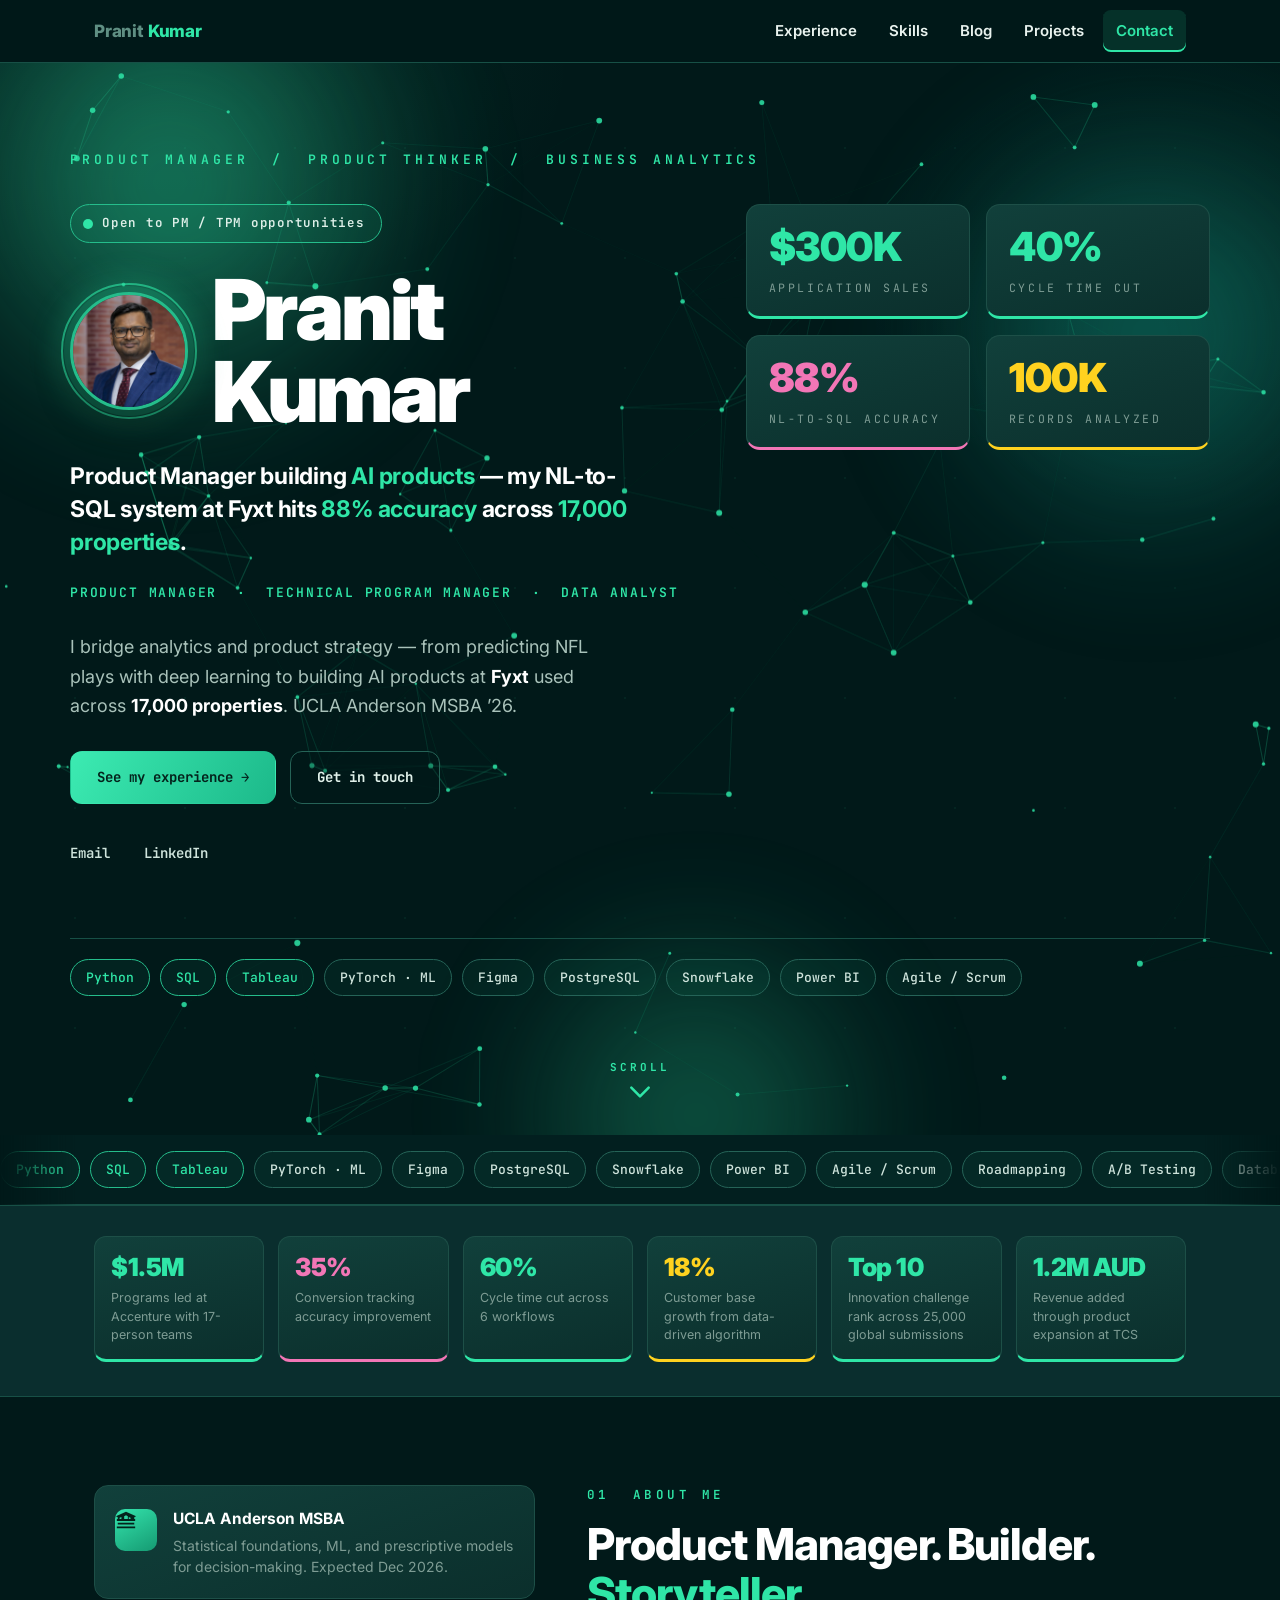
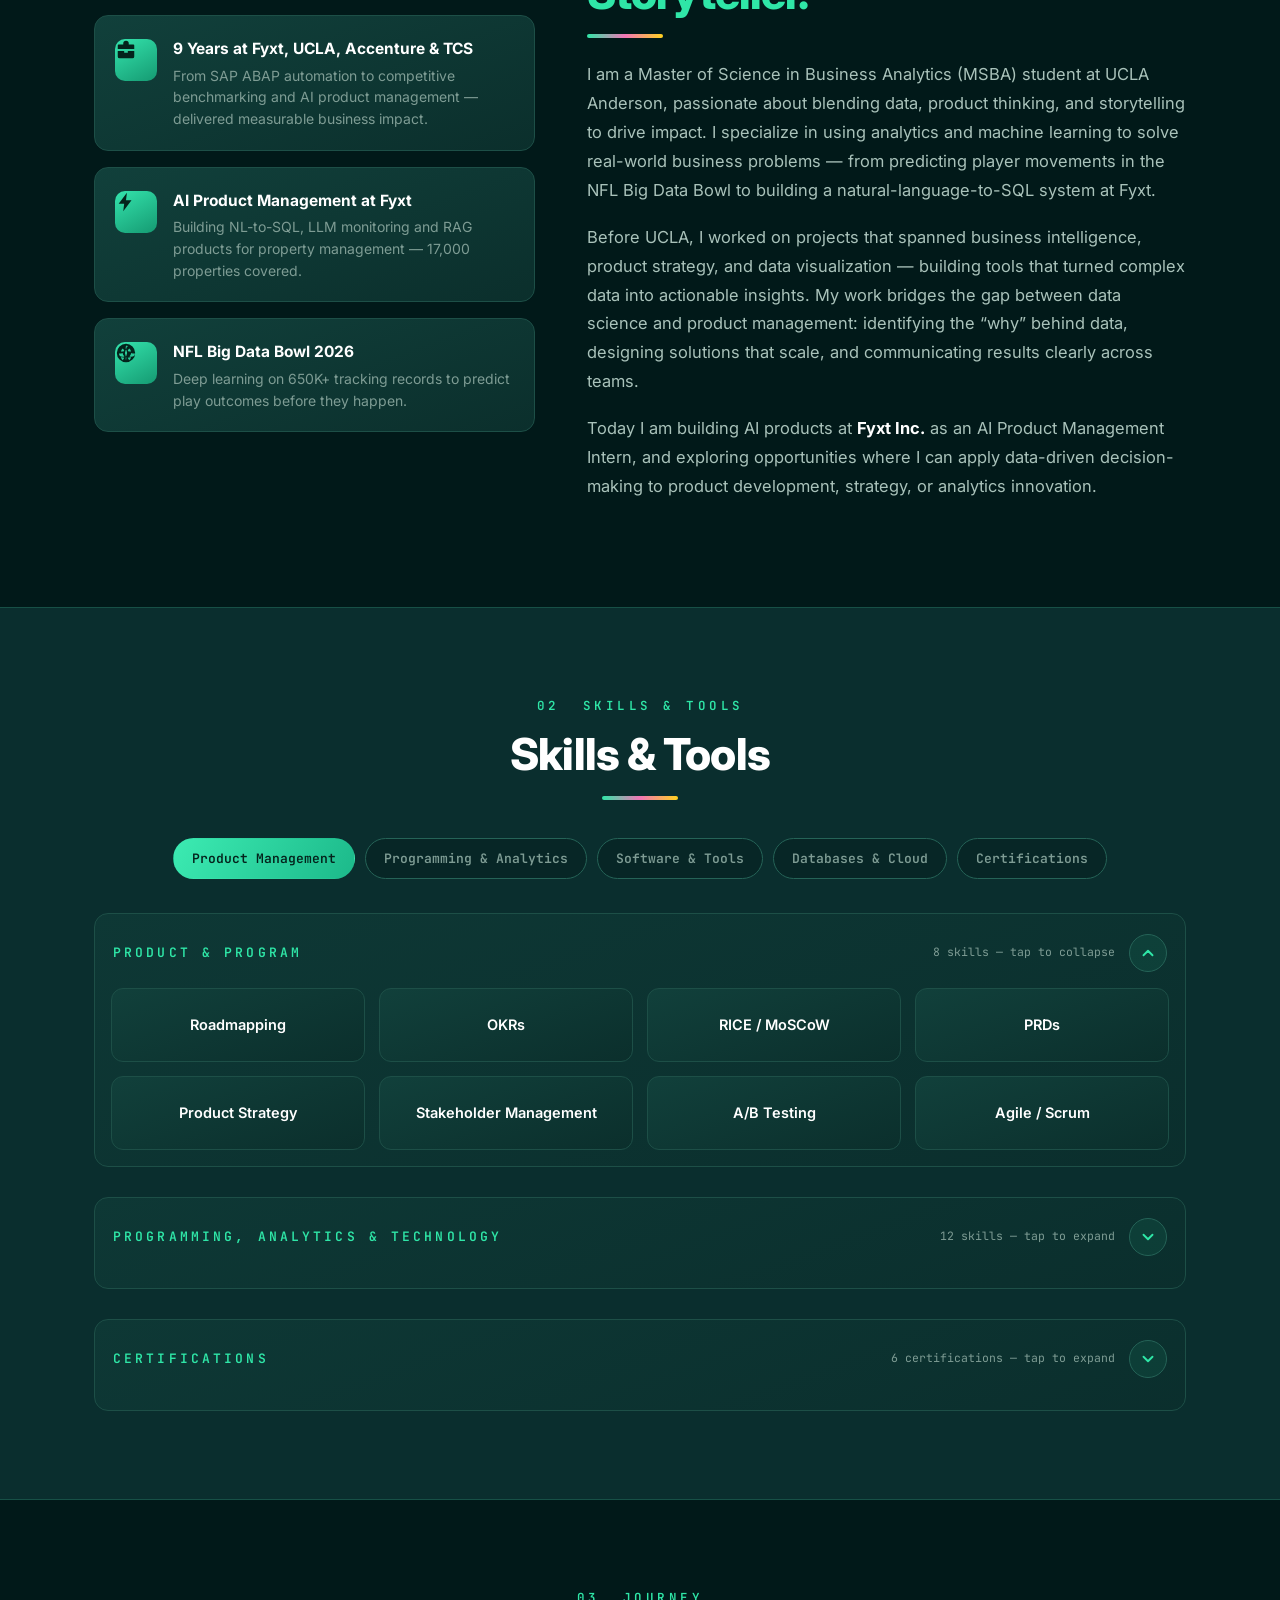
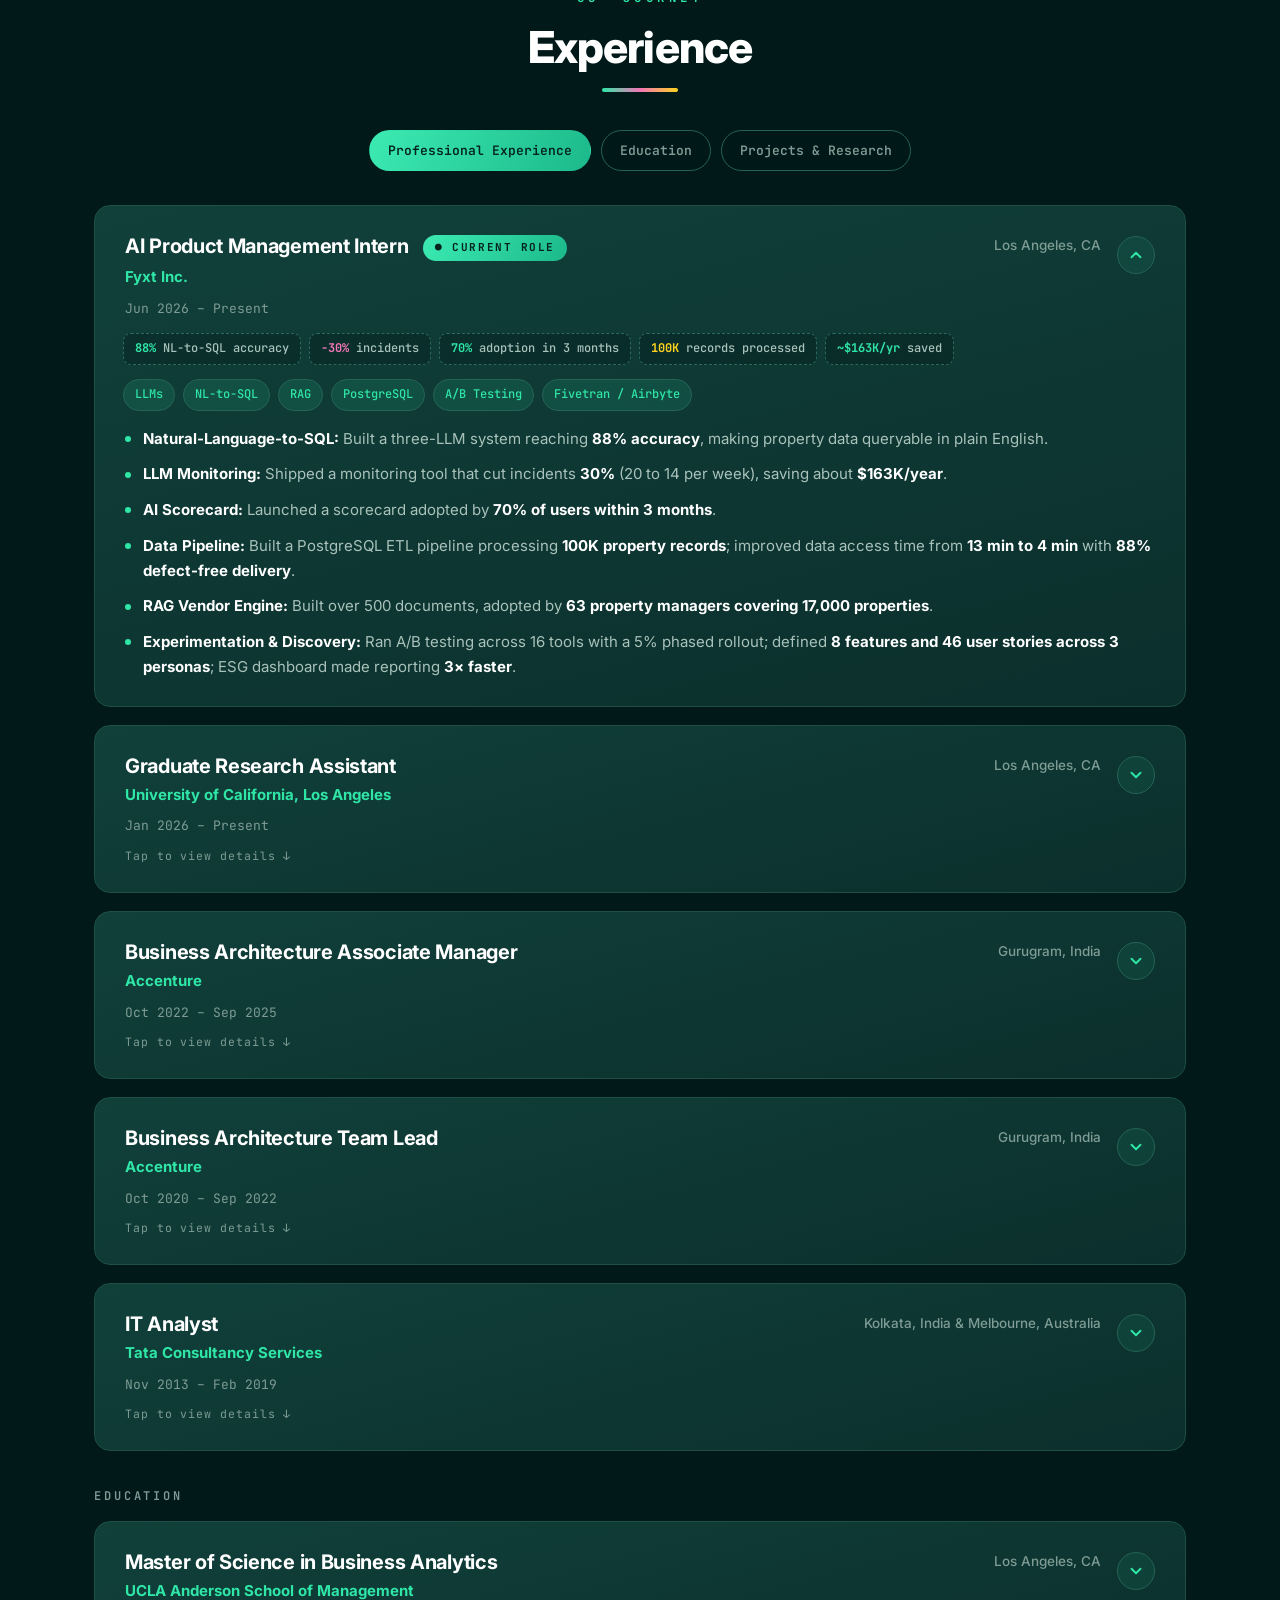
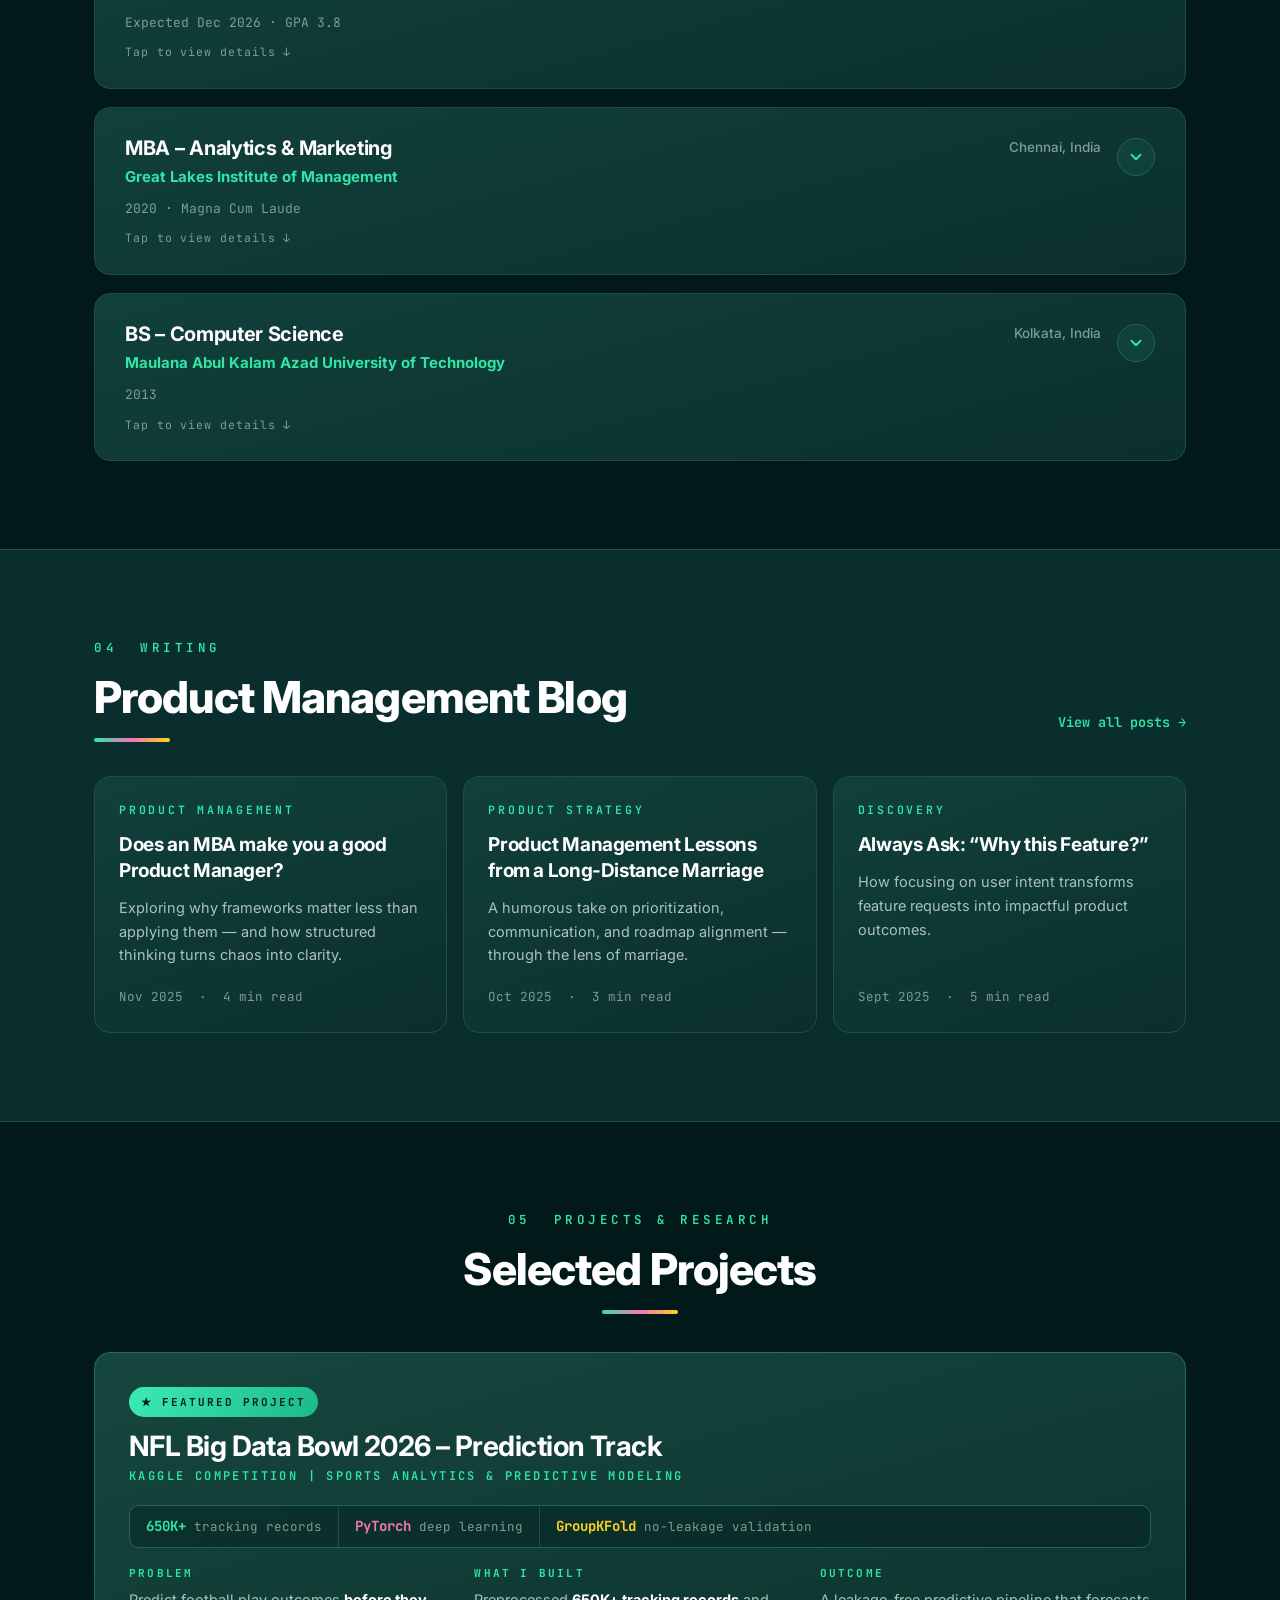
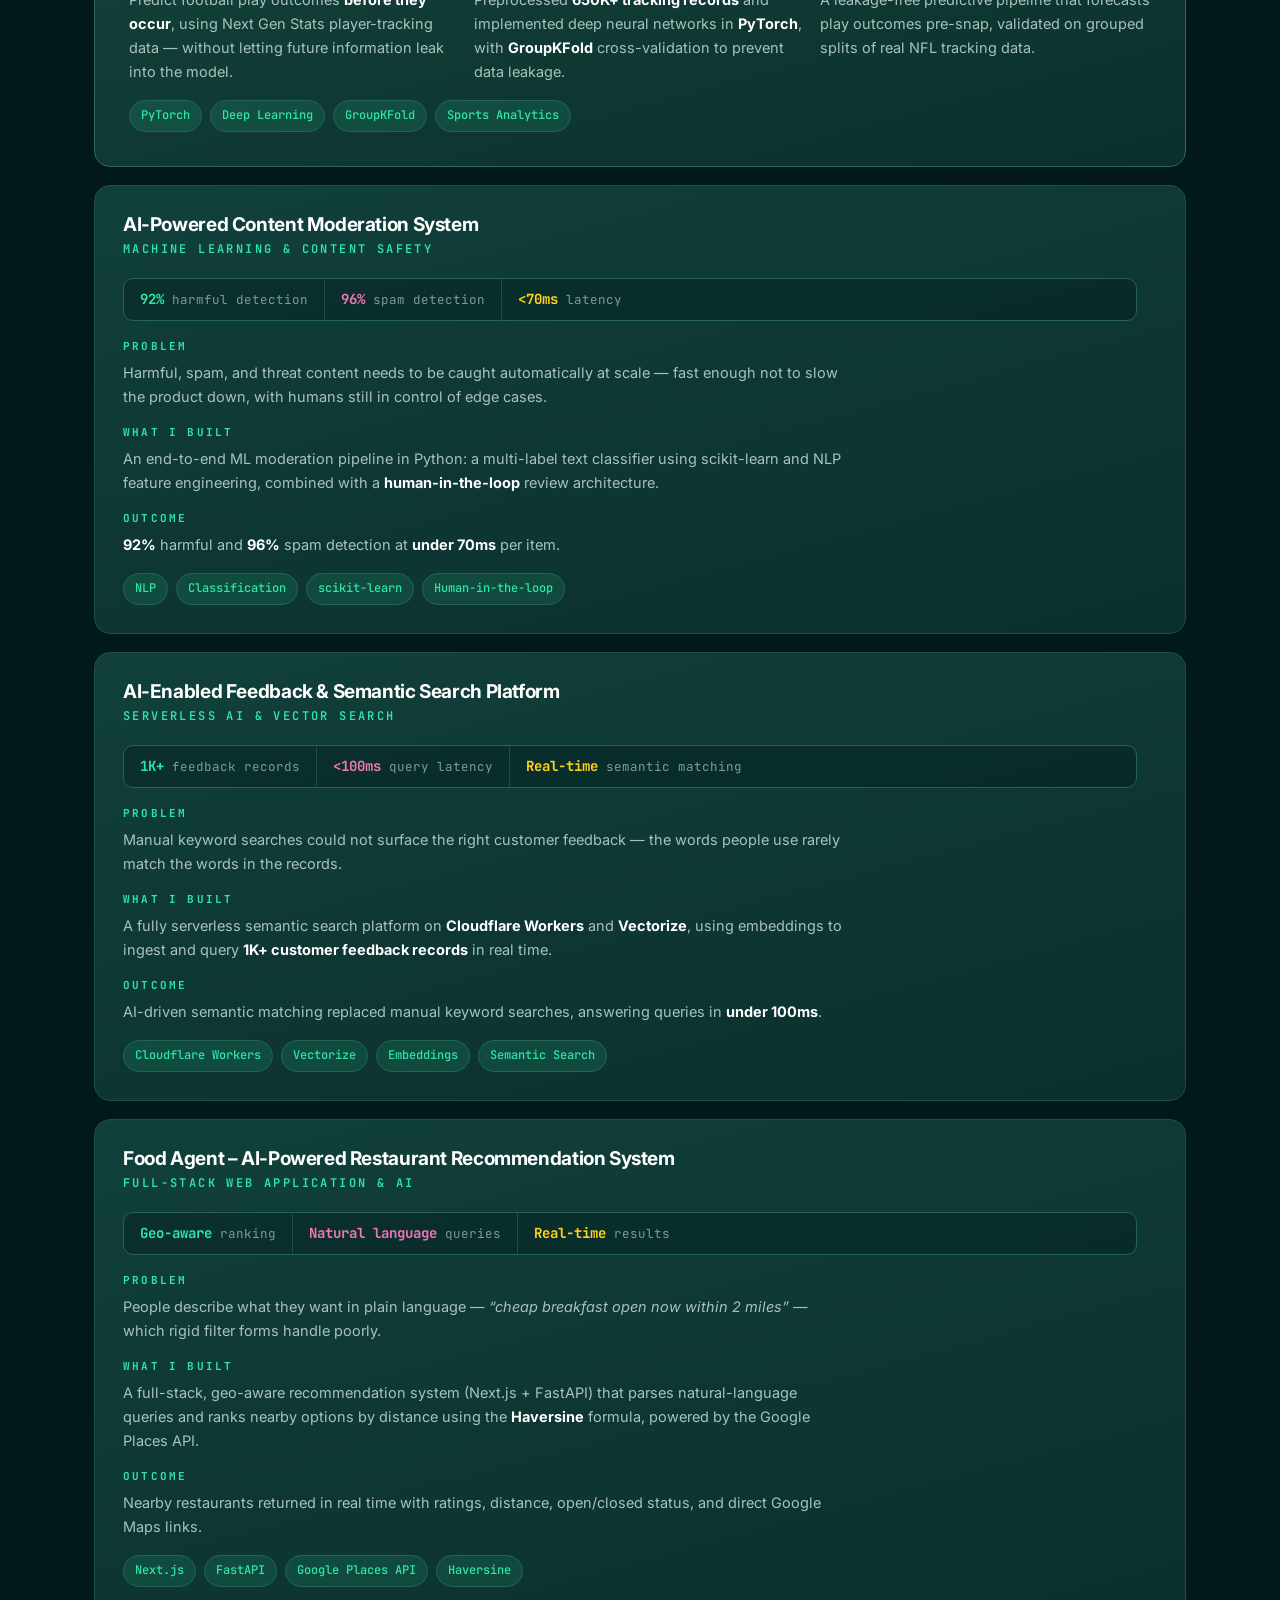
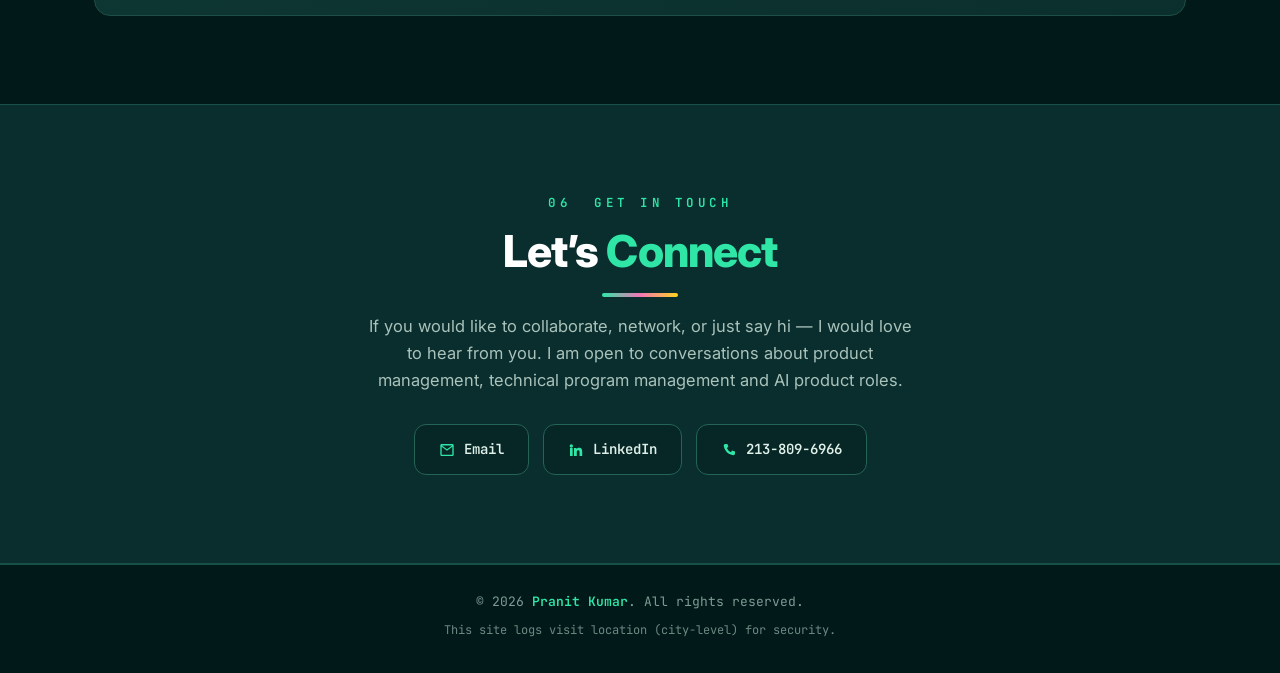
==== index.html @ 43fb2529 "Portfolio site as live on pranitkumar.net (Nov 13, 2026 publish)" ====
<!doctype html>
<html lang="en">
<head>
<meta charset="utf-8" />
<meta name="viewport" content="width=device-width, initial-scale=1, viewport-fit=cover" />
<meta name="color-scheme" content="dark" />
<link rel="icon" href="data:," />
<title>Pranit Kumar | Product Manager · Product Thinker · MSBA</title>
<meta name="description" content="Pranit Kumar is a Product Manager and Technical Program Manager with 9 years of experience across product, program and analytics. UCLA Anderson MSBA candidate, AI Product Management Intern at Fyxt Inc." />
<link rel="preconnect" href="https://fonts.googleapis.com">
<link rel="preconnect" href="https://fonts.gstatic.com" crossorigin>
<link href="https://fonts.googleapis.com/css2?family=Inter:wght@400;500;600;700;800;900&family=JetBrains+Mono:wght@400;500;600;700&display=swap" rel="stylesheet">
<style>
  :root{
    --bg:#011919;
    --bg-alt:#0a2e2e;
    --card-1:#11403b;
    --card-2:#0b2f2c;
    --card-border:#1d4f47;
    --ink:#ffffff;
    --body:#a9c2ba;
    --muted:#7e9c94;
    --teal:#2fe6a7;
    --teal-dim:#25bd8b;
    --teal-soft:rgba(47,230,167,.12);
    --pink:#f276b6;
    --yellow:#ffd21f;
    --mono:"JetBrains Mono", ui-monospace, SFMono-Regular, Menlo, monospace;
    --radius:16px;
  }
  *{box-sizing:border-box}
  html{scroll-behavior:smooth}
  @media (prefers-reduced-motion: reduce){ html{scroll-behavior:auto} *{animation:none!important; transition:none!important} }
  body{margin:0; background:var(--bg); color:var(--body); font-family:"Inter", system-ui, -apple-system, Segoe UI, sans-serif; font-size:16px; line-height:1.65; -webkit-font-smoothing:antialiased}
  a{color:var(--teal); text-decoration:none}
  a:hover{text-decoration:underline}
  img{max-width:100%; display:block}
  button, [role="button"], select, summary, input:not([type="checkbox"],[type="radio"]){min-height:2.25rem}
  .wrap{max-width:1140px; margin:0 auto; padding:0 24px}
  h1,h2,h3{color:var(--ink); line-height:1.12; letter-spacing:-.02em; margin:0; font-weight:800}
  h2{font-size:clamp(30px,4.4vw,44px)}
  h3{font-size:19px; font-weight:700}
  p{margin:0}
  .mono{font-family:var(--mono)}
  .kicker{font-family:var(--mono); font-size:12.5px; font-weight:600; letter-spacing:.28em; text-transform:uppercase; color:var(--teal)}
  .kicker .num{color:var(--teal)}
  .kicker.dim{color:var(--muted)}
  section{scroll-margin-top:84px}

  /* Nav — same as previous site */
  .nav{position:sticky; top:0; z-index:50; background:rgba(1,25,25,.94); backdrop-filter:blur(10px); border-bottom:1px solid #175046}
  .nav-inner{display:flex; align-items:center; justify-content:space-between; gap:16px; min-height:62px}
  .brand{font-weight:800; font-size:17px; letter-spacing:-.01em; color:#5f8f83}
  .brand b{color:var(--teal); font-weight:800}
  .brand:hover{text-decoration:none}
  .nav-links{display:flex; gap:6px; flex-wrap:wrap; justify-content:flex-end}
  .nav-links a{color:#e8f2ee; font-size:15px; font-weight:600; padding:9px 13px; border-radius:8px; min-height:40px; display:inline-flex; align-items:center}
  .nav-links a:hover{color:var(--teal); text-decoration:none}
  .nav-links a.active{color:var(--teal)}
  @media (max-width:760px){ .nav-links a{padding:8px 8px; font-size:13.5px} }

  /* Hero — previous site: dark teal, dotted constellation, circular photo */
  .hero{position:relative; overflow:hidden; background:
    radial-gradient(700px 420px at 12% 0%, rgba(47,230,167,.09), transparent 60%),
    radial-gradient(600px 400px at 95% 20%, rgba(47,230,167,.06), transparent 60%),
    var(--bg)}
  .hero::before{content:""; position:absolute; inset:0; background-image:radial-gradient(rgba(47,230,167,.16) 1.2px, transparent 1.3px); background-size:110px 110px; background-position:20px 30px; opacity:.35; pointer-events:none}
  .hero-inner{position:relative; padding:86px 0 0}
  .hero-tag{text-align:left; font-family:var(--mono); font-size:13px; font-weight:600; letter-spacing:.3em; text-transform:uppercase; color:var(--teal); margin-bottom:34px}
  .hero-grid{display:grid; grid-template-columns:1.15fr .85fr; gap:48px; align-items:start}
  @media (max-width:900px){ .hero-grid{grid-template-columns:1fr} .hero-inner{padding-top:52px} }
  .hero-id{display:flex; align-items:center; gap:24px}
  .hero-photo{width:118px; height:118px; border-radius:50%; object-fit:cover; object-position:center top; border:3px solid var(--teal-dim); box-shadow:0 0 0 6px rgba(47,230,167,.12), 0 14px 34px rgba(0,0,0,.45); flex:none}
  @media (max-width:560px){ .hero-photo{width:88px; height:88px} }
  .hero h1{font-size:clamp(52px,7.5vw,84px); font-weight:900; line-height:.98; letter-spacing:-.035em}
  .hero-lede{margin-top:28px; font-size:18px; line-height:1.65; color:var(--body); max-width:520px}
  .hero-lede strong{color:var(--ink)}
  .hero-links{display:flex; gap:34px; flex-wrap:wrap; margin-top:30px; font-family:var(--mono); font-size:14px; font-weight:600}
  .hero-links a{color:#cfe4dc; display:inline-flex; align-items:center; min-height:40px}
  .hero-links a:hover{color:var(--teal); text-decoration:none}

  .hero-stats{display:grid; grid-template-columns:1fr 1fr; gap:16px}
  .hstat{background:linear-gradient(160deg, var(--card-1), var(--card-2)); border:1px solid var(--card-border); border-bottom:3px solid var(--teal); border-radius:14px; padding:22px 22px 18px}
  .hstat.pink{border-bottom-color:var(--pink)} .hstat.yellow{border-bottom-color:var(--yellow)}
  .hstat-num{font-size:clamp(30px,3.4vw,40px); font-weight:900; letter-spacing:-.02em; color:var(--teal); line-height:1}
  .hstat.pink .hstat-num{color:var(--pink)} .hstat.yellow .hstat-num{color:var(--yellow)}
  .hstat-label{margin-top:12px; font-family:var(--mono); font-size:11.5px; letter-spacing:.22em; text-transform:uppercase; color:var(--muted)}

  .hero-chips{position:relative; margin-top:64px; padding:20px 0 26px; border-top:1px solid #175046; display:flex; flex-wrap:wrap; gap:10px}
  .hchip{font-family:var(--mono); font-size:13px; font-weight:500; color:#cfe4dc; border:1px solid #256357; border-radius:999px; padding:7px 15px; background:rgba(47,230,167,.05)}
  .hchip.hot{color:var(--teal); border-color:var(--teal-dim)}

  /* Highlights strip — previous site band */
  .highlights{background:var(--bg-alt); border-top:1px solid #175046; border-bottom:1px solid #175046; padding:30px 0 34px}
  .hl-grid{display:grid; grid-template-columns:repeat(6,1fr); gap:14px}
  @media (max-width:1000px){ .hl-grid{grid-template-columns:repeat(3,1fr)} }
  @media (max-width:560px){ .hl-grid{grid-template-columns:1fr 1fr} }
  .hl{background:linear-gradient(165deg, var(--card-1), var(--card-2)); border:1px solid var(--card-border); border-bottom:3px solid var(--teal); border-radius:12px; padding:18px 16px 14px}
  .hl.pink{border-bottom-color:var(--pink)} .hl.yellow{border-bottom-color:var(--yellow)}
  .hl-num{font-size:25px; font-weight:900; color:var(--teal); letter-spacing:-.02em; line-height:1}
  .hl.pink .hl-num{color:var(--pink)} .hl.yellow .hl-num{color:var(--yellow)}
  .hl-label{margin-top:9px; font-size:12.5px; line-height:1.5; color:var(--muted)}

  /* Sections */
  .section{padding:88px 0}
  .section.alt{background:var(--bg-alt); border-top:1px solid #175046; border-bottom:1px solid #175046}
  .section-head-center{text-align:center; margin-bottom:38px}
  .section-head-center h2{margin-top:14px}

  /* About — 01 */
  .about-grid{display:grid; grid-template-columns:.92fr 1.25fr; gap:52px; align-items:start}
  @media (max-width:900px){ .about-grid{grid-template-columns:1fr} }
  .about-cards{display:grid; gap:16px}
  .mini-card{display:flex; gap:16px; background:linear-gradient(160deg, var(--card-1), var(--card-2)); border:1px solid var(--card-border); border-radius:14px; padding:20px}
  .mini-icon{width:42px; height:42px; border-radius:10px; background:linear-gradient(150deg, #34e3ac, #159a72); display:grid; place-items:center; flex:none}
  .mini-icon svg{width:22px; height:22px; fill:#04231c}
  .mini-card b{color:var(--ink); font-size:15.5px; display:block}
  .mini-card span{color:var(--muted); font-size:14px; line-height:1.55; display:block; margin-top:3px}
  .about-copy h2{margin:14px 0 22px}
  .about-copy h2 em{font-style:normal; color:var(--teal)}
  .about-copy p{font-size:16.5px; line-height:1.75; margin-bottom:18px}
  .about-copy strong{color:var(--ink)}

  /* Skills — 02 */
  .skill-tabs{display:flex; gap:10px; flex-wrap:wrap; justify-content:center; margin-bottom:34px}
  .stab{font-family:var(--mono); font-size:13px; font-weight:600; color:var(--muted); border:1px solid #256357; background:rgba(1,25,25,.35); padding:9px 18px; border-radius:999px; display:inline-flex; align-items:center; min-height:40px}
  .stab.active{color:#04231c; background:linear-gradient(120deg, #3cebb2, #1cb98a); border-color:transparent}
  .skill-group{margin-bottom:30px}
  .skill-group:last-child{margin-bottom:0}
  .skill-group-title{font-family:var(--mono); font-size:12px; font-weight:600; letter-spacing:.24em; text-transform:uppercase; color:var(--muted); margin-bottom:14px}
  .skill-tiles{display:grid; grid-template-columns:repeat(4,1fr); gap:14px}
  @media (max-width:900px){ .skill-tiles{grid-template-columns:repeat(3,1fr)} }
  @media (max-width:560px){ .skill-tiles{grid-template-columns:1fr 1fr} }
  .stile{background:linear-gradient(160deg, var(--card-1), var(--card-2)); border:1px solid var(--card-border); border-radius:12px; padding:20px 14px; text-align:center; color:var(--ink); font-weight:600; font-size:14.5px; line-height:1.4; display:flex; align-items:center; justify-content:center; min-height:74px}

  /* Experience — 03 */
  .exp-tabs{display:flex; gap:10px; flex-wrap:wrap; justify-content:center; margin-bottom:34px}
  .timeline{display:grid; gap:18px}
  .job{background:linear-gradient(165deg, var(--card-1), var(--card-2)); border:1px solid var(--card-border); border-radius:var(--radius); padding:26px 28px}
  .job-top{display:flex; justify-content:space-between; gap:14px; flex-wrap:wrap; align-items:flex-start}
  .job h3{font-size:20px}
  .job-org{color:var(--teal); font-weight:700; font-size:15px; margin-top:4px}
  .job-loc{color:var(--muted); font-size:13.5px; font-weight:500; white-space:nowrap}
  .job-date{font-family:var(--mono); font-size:13px; color:var(--muted); margin-top:8px}
  .current-pill{display:inline-flex; align-items:center; font-family:var(--mono); font-size:11px; font-weight:700; letter-spacing:.14em; text-transform:uppercase; color:#04231c; background:linear-gradient(120deg, #3cebb2, #1cb98a); padding:6px 12px; border-radius:999px; margin-left:10px; vertical-align:middle}
  .job-tags{display:flex; flex-wrap:wrap; gap:8px; margin-top:14px}
  .jtag{font-family:var(--mono); font-size:12px; font-weight:500; color:var(--teal); border:1px solid #256357; background:var(--teal-soft); padding:5px 11px; border-radius:999px}
  .job ul{margin:16px 0 0; padding:0; list-style:none; display:grid; gap:11px}
  .job li{position:relative; padding-left:20px; font-size:15px; line-height:1.65; color:var(--body)}
  .job li::before{content:""; position:absolute; left:2px; top:.62em; width:6px; height:6px; border-radius:50%; background:var(--teal)}
  .job li b{color:var(--ink)}
  .edu-head{font-family:var(--mono); font-size:12px; font-weight:600; letter-spacing:.24em; text-transform:uppercase; color:var(--muted); margin:36px 0 14px}

  /* Blog — 04 */
  .blog-head{display:flex; align-items:end; justify-content:space-between; gap:20px; margin-bottom:34px; flex-wrap:wrap}
  .blog-head h2{margin-top:14px}
  .view-all{font-family:var(--mono); font-size:13.5px; font-weight:600; display:inline-flex; align-items:center; min-height:40px}
  .blog-grid{display:grid; grid-template-columns:repeat(3,1fr); gap:16px}
  @media (max-width:900px){ .blog-grid{grid-template-columns:1fr} }
  .post{background:linear-gradient(160deg, var(--card-1), var(--card-2)); border:1px solid var(--card-border); border-radius:var(--radius); padding:24px; display:flex; flex-direction:column; gap:12px}
  .post-cat{font-family:var(--mono); font-size:11.5px; font-weight:600; letter-spacing:.24em; text-transform:uppercase; color:var(--teal)}
  .post h3{font-size:19px; line-height:1.35}
  .post p{font-size:14.5px; line-height:1.65; color:var(--body)}
  .post-meta{margin-top:auto; padding-top:8px; font-family:var(--mono); font-size:12.5px; color:var(--muted)}

  /* Projects — 05 */
  .projects{display:grid; gap:18px}
  .project{background:linear-gradient(165deg, var(--card-1), var(--card-2)); border:1px solid var(--card-border); border-radius:var(--radius); padding:28px; display:grid; grid-template-columns:1fr auto; gap:20px}
  @media (max-width:700px){ .project{grid-template-columns:1fr} }
  .project-sub{font-family:var(--mono); font-size:12px; font-weight:600; letter-spacing:.2em; text-transform:uppercase; color:var(--teal); margin-top:5px}
  .project p{margin-top:12px; font-size:15px; line-height:1.65; max-width:720px}
  .project p b{color:var(--ink)}
  .project-tags{display:flex; flex-wrap:wrap; gap:8px; margin-top:16px}
  .project-stat{text-align:right}
  .project-stat .big{font-size:30px; font-weight:900; color:var(--teal); letter-spacing:-.02em; line-height:1.05}
  .project-stat .small{font-family:var(--mono); font-size:11px; letter-spacing:.18em; text-transform:uppercase; color:var(--muted); margin-top:6px}
  @media (max-width:700px){ .project-stat{text-align:left} }

  /* Contact — 06 */
  .contact{text-align:center}
  .contact h2{margin-top:14px}
  .contact h2 em{font-style:normal; color:var(--teal)}
  .contact p{margin:16px auto 0; max-width:560px; font-size:16.5px}
  .contact-btns{display:flex; gap:14px; justify-content:center; flex-wrap:wrap; margin-top:30px}
  .cbtn{font-family:var(--mono); font-size:14px; font-weight:600; color:#dff0e9; border:1px solid #256357; background:rgba(1,25,25,.35); border-radius:12px; padding:13px 24px; display:inline-flex; align-items:center; gap:9px; min-height:48px}
  .cbtn:hover{color:var(--teal); border-color:var(--teal-dim); text-decoration:none}
  .cbtn svg{width:16px; height:16px; fill:var(--teal); flex:none}

  footer{background:var(--bg); border-top:1px solid #175046; padding:26px 0 32px; text-align:center}
  .footer-line{font-family:var(--mono); font-size:13px; color:var(--muted)}
  .footer-line b{color:var(--teal); font-weight:600}
  .footer-privacy{margin-top:8px; font-family:var(--mono); font-size:12px; color:var(--muted); opacity:.85}

  /* ===== Tech animations & portfolio upgrades (same palette) ===== */
  #scroll-progress{position:fixed; top:0; left:0; height:3px; width:100%; background:linear-gradient(90deg, var(--teal), var(--pink), var(--yellow)); transform-origin:0 50%; transform:scaleX(0); z-index:100}
  .hero-canvas{position:absolute; inset:0; width:100%; height:100%; pointer-events:none; opacity:.95; z-index:1}
  .hero-inner{z-index:2}
  .nav-links a{transition:color .25s ease, background .25s ease}
  .nav-links a.active{background:rgba(47,230,167,.12); box-shadow:inset 0 -2px 0 var(--teal)}
  /* Aurora blobs — large, slow, clearly visible hero motion (pure CSS) */
  .aurora{position:absolute; inset:0; overflow:hidden; pointer-events:none; z-index:0}
  .aurora .blob{position:absolute; border-radius:50%; filter:blur(64px); will-change:transform,opacity}
  .aurora .b1{width:560px; height:560px; left:-110px; top:-160px; background:radial-gradient(circle at 50% 50%, rgba(47,230,167,.62) 0%, rgba(47,230,167,.22) 42%, rgba(47,230,167,0) 72%); opacity:.85; animation:pk-aurora1 13s ease-in-out infinite alternate}
  .aurora .b2{width:500px; height:500px; right:-120px; top:2%; background:radial-gradient(circle at 50% 50%, rgba(20,160,140,.66) 0%, rgba(20,160,140,.24) 45%, rgba(20,160,140,0) 72%); opacity:.8; animation:pk-aurora2 17s ease-in-out infinite alternate}
  .aurora .b3{width:420px; height:420px; left:38%; bottom:-190px; background:radial-gradient(circle at 50% 50%, rgba(47,230,167,.48) 0%, rgba(47,230,167,.16) 48%, rgba(47,230,167,0) 72%); opacity:.75; animation:pk-aurora3 19s ease-in-out infinite alternate}
  @keyframes pk-aurora1{from{transform:translate(0,0) scale(1)} to{transform:translate(130px,70px) scale(1.18)}}
  @keyframes pk-aurora2{from{transform:translate(0,0) scale(1.08)} to{transform:translate(-120px,90px) scale(.92)}}
  @keyframes pk-aurora3{from{transform:translate(0,0) scale(.95)} to{transform:translate(-90px,-70px) scale(1.15)}}
  /* Hero photo — floating bob + pulsing glow ring */
  .hero-photo-wrap{position:relative; flex:none; line-height:0; animation:pk-float 5.5s ease-in-out infinite}
  .hero-photo-wrap::before{content:""; position:absolute; inset:-26px; border-radius:50%; background:radial-gradient(circle, rgba(47,230,167,.55) 0%, rgba(47,230,167,.18) 52%, rgba(47,230,167,0) 72%); filter:blur(10px); animation:pk-glowpulse 3.2s ease-in-out infinite; z-index:0}
  .hero-photo-wrap::after{content:""; position:absolute; inset:-9px; border-radius:50%; border:2px solid rgba(47,230,167,.65); animation:pk-ringpulse 2.8s ease-out infinite; z-index:0; pointer-events:none}
  .hero-photo-wrap .hero-photo{position:relative; z-index:1}
  @keyframes pk-float{0%,100%{transform:translateY(0)} 50%{transform:translateY(-11px)}}
  @keyframes pk-glowpulse{0%,100%{opacity:.65; transform:scale(1)} 50%{opacity:1; transform:scale(1.1)}}
  @keyframes pk-ringpulse{0%{transform:scale(1); opacity:.9} 70%{transform:scale(1.16); opacity:0} 100%{transform:scale(1.16); opacity:0}}
  /* Scroll-down indicator */
  .scroll-down{display:flex; flex-direction:column; align-items:center; gap:2px; width:max-content; margin:30px auto 0; padding:6px 12px 30px; font-family:var(--mono); font-size:11px; font-weight:700; letter-spacing:.28em; text-transform:uppercase; color:var(--teal); animation:pk-bounce 1.9s ease-in-out infinite}
  .scroll-down:hover{text-decoration:none; color:#7ff5cd}
  .scroll-down svg{width:26px; height:26px; fill:none; stroke:var(--teal); stroke-width:2.4; stroke-linecap:round; stroke-linejoin:round}
  @keyframes pk-bounce{0%,100%{transform:translateY(0)} 50%{transform:translateY(11px)}}
  .avail-badge{display:inline-flex; align-items:center; gap:9px; font-family:var(--mono); font-size:12.5px; font-weight:600; letter-spacing:.06em; color:#dff0e9; border:1px solid var(--teal-dim); background:rgba(47,230,167,.08); border-radius:999px; padding:8px 16px 8px 12px; margin-bottom:26px}
  .avail-dot{width:10px; height:10px; border-radius:50%; background:var(--teal); flex:none; animation:pk-pulse 1.7s ease-out infinite}
  @keyframes pk-pulse{0%{box-shadow:0 0 0 0 rgba(47,230,167,.75)} 70%{box-shadow:0 0 0 16px rgba(47,230,167,0)} 100%{box-shadow:0 0 0 0 rgba(47,230,167,0)}}
  .hero-position{margin-top:26px; font-size:clamp(19px,2.3vw,23px); font-weight:700; line-height:1.45; color:var(--ink); max-width:560px; letter-spacing:-.01em}
  .hero-position em{font-style:normal; color:var(--teal)}
  .role-line{margin-top:22px; font-family:var(--mono); font-size:13px; font-weight:600; letter-spacing:.14em; text-transform:uppercase; color:var(--teal); line-height:1.7}
  .hero-ctas{display:flex; gap:14px; flex-wrap:wrap; margin-top:30px}
  .btn{position:relative; overflow:hidden; font-family:var(--mono); font-size:14px; font-weight:700; border-radius:12px; padding:14px 26px; display:inline-flex; align-items:center; min-height:50px; transition:transform .25s ease, box-shadow .25s ease, border-color .25s ease}
  .btn:hover{text-decoration:none; transform:translateY(-2px)}
  .btn::after{content:""; position:absolute; top:0; left:-90%; width:65%; height:100%; background:linear-gradient(100deg, transparent, rgba(255,255,255,.55), transparent); transform:skewX(-20deg); transition:left .5s ease}
  .btn:hover::after{left:130%}
  .btn-primary{color:#04231c; background:linear-gradient(120deg, #3cebb2, #1cb98a); border:1px solid transparent}
  .btn-primary:hover{color:#04231c; box-shadow:0 10px 28px rgba(47,230,167,.28)}
  .btn-ghost{color:#dff0e9; border:1px solid #256357; background:rgba(1,25,25,.35)}
  .btn-ghost:hover{color:var(--teal); border-color:var(--teal-dim); box-shadow:0 10px 28px rgba(0,0,0,.35)}

  /* Marquee */
  .marquee{overflow:hidden; background:#021f1f; border-bottom:1px solid #175046; padding:16px 0; -webkit-mask-image:linear-gradient(90deg, transparent, #000 6%, #000 94%, transparent); mask-image:linear-gradient(90deg, transparent, #000 6%, #000 94%, transparent)}
  .marquee-track{display:flex; gap:10px; width:max-content; animation:pk-marquee 36s linear infinite}
  .marquee:hover .marquee-track{animation-play-state:paused}
  @keyframes pk-marquee{from{transform:translateX(0)} to{transform:translateX(-50%)}}

  /* Scroll reveal (JS adds .reveal; content stays visible without JS) */
  .reveal{opacity:0; transform:translateY(44px); transition:opacity .85s ease, transform .85s cubic-bezier(.22,.61,.36,1)}
  .reveal.in{opacity:1; transform:none}
  /* Section heading underline bar — grows in on scroll into view */
  .section-head-center h2::after,.about-copy h2::after,.blog-head h2::after,.contact h2::after{content:""; display:block; width:76px; height:4px; border-radius:2px; background:linear-gradient(90deg, var(--teal), var(--pink), var(--yellow)); margin-top:16px}
  .section-head-center h2::after,.contact h2::after{margin-left:auto; margin-right:auto}
  .reveal h2::after,h2.reveal::after{width:0}
  .reveal.in h2::after,h2.reveal.in::after{width:76px; transition:width .9s cubic-bezier(.22,.61,.36,1) .25s}

  /* Hover micro-interactions */
  .hstat,.hl,.mini-card,.stile,.job,.post{transition:transform .3s ease, border-color .3s ease, box-shadow .3s ease}
  .hstat:hover,.hl:hover,.mini-card:hover,.job:hover,.post:hover{transform:translateY(-7px); border-color:var(--teal); box-shadow:0 18px 40px rgba(0,0,0,.45), 0 0 0 1px rgba(47,230,167,.35), 0 0 34px rgba(47,230,167,.22)}
  .stile:hover{transform:translateY(-5px); border-color:var(--teal); box-shadow:0 12px 28px rgba(0,0,0,.38), 0 0 26px rgba(47,230,167,.20); color:var(--teal)}
  .hchip,.jtag{transition:transform .25s ease, border-color .25s ease, color .25s ease}
  .hchip:hover,.jtag:hover{transform:translateY(-2px); border-color:var(--teal); color:var(--teal)}
  .cbtn{position:relative; overflow:hidden; transition:transform .25s ease, color .25s ease, border-color .25s ease, box-shadow .25s ease}
  .cbtn:hover{transform:translateY(-2px); box-shadow:0 10px 26px rgba(0,0,0,.35)}
  .hero-photo{transition:transform .4s ease, box-shadow .4s ease}
  .hero-photo:hover{transform:scale(1.03); box-shadow:0 0 0 8px rgba(47,230,167,.16), 0 18px 40px rgba(0,0,0,.5)}

  /* Experience metric chips */
  .metric-chips{display:flex; flex-wrap:wrap; gap:8px; margin-top:14px}
  .mchip{font-family:var(--mono); font-size:12px; font-weight:500; color:var(--body); border:1px dashed #2c6a5d; background:rgba(1,25,25,.35); padding:5px 11px; border-radius:8px}
  .mchip b{color:var(--teal); font-weight:700}
  .mchip.pk b{color:var(--pink)} .mchip.yl b{color:var(--yellow)}

  /* Projects — case-study structure */
  .project{position:relative; overflow:hidden; transition:transform .3s ease, border-color .3s ease, box-shadow .3s ease}
  .project::before{content:""; position:absolute; top:0; left:-100%; width:100%; height:3px; background:linear-gradient(90deg, var(--teal), var(--pink), var(--yellow)); transition:left .6s ease}
  .project:hover{transform:translateY(-4px); border-color:var(--teal-dim); box-shadow:0 16px 38px rgba(0,0,0,.42), 0 0 24px rgba(47,230,167,.10)}
  .project:hover::before{left:0}
  .project.featured{grid-template-columns:1fr; border-color:#2c6a5d; background:linear-gradient(165deg, #16473f, var(--card-2)); padding:34px}
  .featured-badge{display:inline-flex; font-family:var(--mono); font-size:11px; font-weight:700; letter-spacing:.18em; text-transform:uppercase; color:#04231c; background:linear-gradient(120deg, #3cebb2, #1cb98a); padding:6px 12px; border-radius:999px; margin-bottom:14px}
  .project.featured h3{font-size:clamp(22px,3vw,28px)}
  .metric-strip{display:flex; flex-wrap:wrap; gap:0; margin:18px 0 4px; border:1px solid #256357; border-radius:10px; background:rgba(1,25,25,.4); overflow:hidden}
  .metric-strip span{font-family:var(--mono); font-size:12.5px; color:var(--muted); padding:9px 16px; border-right:1px solid #1d4f47}
  .metric-strip span:last-child{border-right:0}
  .metric-strip b{color:var(--teal); font-size:14px}
  .metric-strip .pk b{color:var(--pink)} .metric-strip .yl b{color:var(--yellow)}
  .case-grid{display:grid; grid-template-columns:1fr; gap:14px; margin-top:16px}
  .project.featured .case-grid{grid-template-columns:repeat(3,1fr)}
  @media (max-width:800px){ .project.featured .case-grid{grid-template-columns:1fr} }
  .case-label{font-family:var(--mono); font-size:11px; font-weight:700; letter-spacing:.2em; text-transform:uppercase; color:var(--teal); display:block; margin-bottom:6px}
  .case-grid p{margin-top:0; font-size:14.5px}
  @media (prefers-reduced-motion: reduce){
    .reveal{opacity:1!important; transform:none!important}
    .reveal h2::after,h2.reveal::after{width:76px!important; transition:none!important}
    .marquee-track{animation:none!important}
    .avail-dot,.aurora .blob,.hero-photo-wrap,.hero-photo-wrap::before,.hero-photo-wrap::after,.scroll-down{animation:none!important}
  }

  /* ===== Accordions — Skills & Experience (clickable expand / collapse) ===== */
  .accordion-btn{font:inherit; color:inherit; background:none; border:0; padding:0; margin:0; cursor:pointer; width:100%; text-align:left; -webkit-tap-highlight-color:transparent}
  .accordion-btn:focus-visible{outline:2px solid var(--teal); outline-offset:3px; border-radius:10px}
  .accordion-panel{display:grid; grid-template-rows:0fr; transition:grid-template-rows .45s cubic-bezier(.22,.61,.36,1)}
  .accordion-panel.open{grid-template-rows:1fr}
  .accordion-panel-inner{overflow:hidden; min-height:0}
  .chev{flex:none; width:38px; height:38px; border-radius:50%; border:1px solid #256357; background:rgba(47,230,167,.08); display:grid; place-items:center; transition:background .25s ease, border-color .25s ease, transform .25s ease}
  .chev svg{width:18px; height:18px; stroke:var(--teal); fill:none; stroke-width:2.5; stroke-linecap:round; stroke-linejoin:round; transition:transform .35s ease; display:block}
  .accordion-btn[aria-expanded="true"] .chev svg{transform:rotate(180deg)}
  .accordion-btn:hover .chev{border-color:var(--teal); background:rgba(47,230,167,.18)}
  /* Skills accordion header — looks like a clickable tile */
  .skill-group{background:linear-gradient(160deg, rgba(17,64,59,.55), rgba(11,47,44,.55)); border:1px solid var(--card-border); border-radius:14px; padding:6px 6px 2px}
  .skill-group .accordion-panel-inner{padding:2px 10px 14px}
  button.skill-group-header{display:flex; align-items:center; gap:14px; padding:14px 12px; border-radius:10px; transition:background .25s ease}
  button.skill-group-header:hover{background:rgba(47,230,167,.07)}
  button.skill-group-header .skill-group-title{margin-bottom:0; flex:1; color:var(--teal); font-size:13px}
  .skill-group-meta{font-family:var(--mono); font-size:11.5px; color:var(--muted); white-space:nowrap}
  @media (max-width:560px){ .skill-group-meta{display:none} }
  /* Experience accordion header */
  button.job-header{display:flex; align-items:flex-start; gap:16px; border-radius:10px; padding:2px 2px 0}
  button.job-header:hover .job-title{color:var(--teal)}
  .job-header-main{flex:1; min-width:0; display:block}
  .job-title{display:block; color:var(--ink); font-size:20px; font-weight:700; line-height:1.25; letter-spacing:-.015em; transition:color .25s ease}
  .job-header .job-top{display:flex}
  .job-header .chev{margin-top:2px}
  .job .accordion-panel-inner > .metric-chips:first-child,
  .job .accordion-panel-inner > .job-tags:first-child{margin-top:14px}
  .job-collapsed-hint{font-family:var(--mono); font-size:11.5px; color:var(--muted); letter-spacing:.08em; margin-top:10px; display:block}
  .accordion-btn[aria-expanded="true"] + * .job-collapsed-hint,
  button.job-header[aria-expanded="true"] .job-collapsed-hint{display:none}
  @media (prefers-reduced-motion: reduce){
    .accordion-panel{transition:none!important}
    .chev svg,.chev{transition:none!important}
  }
</style>
</head>
<body>
<div id="scroll-progress" aria-hidden="true"></div>

<header class="nav">
  <div class="wrap nav-inner">
    <a class="brand" href="#top" aria-label="Pranit Kumar home">Pranit <b>Kumar</b></a>
    <nav class="nav-links" aria-label="Sections">
      <a href="#experience">Experience</a>
      <a href="#skills">Skills</a>
      <a href="#blog">Blog</a>
      <a href="#projects">Projects</a>
      <a href="#contact">Contact</a>
    </nav>
  </div>
</header>

<main id="top">
  <!-- HERO -->
  <div class="hero">
    <div class="aurora" aria-hidden="true"><span class="blob b1"></span><span class="blob b2"></span><span class="blob b3"></span></div>
    <canvas class="hero-canvas" id="hero-canvas" aria-hidden="true"></canvas>
    <div class="wrap hero-inner">
      <div class="hero-tag">Product Manager&nbsp; / &nbsp;Product Thinker&nbsp; / &nbsp;Business Analytics</div>
      <div class="hero-grid">
        <div>
          <span class="avail-badge"><span class="avail-dot" aria-hidden="true"></span>Open to PM / TPM opportunities</span>
          <div class="hero-id">
            <div class="hero-photo-wrap"><img class="hero-photo" src="[data-uri]" alt="Pranit Kumar" width="960" height="1200" loading="eager" /></div>
            <h1>Pranit<br />Kumar</h1>
          </div>
          <p class="hero-position">Product Manager building <em>AI products</em> — my NL-to-SQL system at Fyxt hits <em>88% accuracy</em> across <em>17,000 properties</em>.</p>
          <div class="role-line">Product Manager &nbsp;·&nbsp; Technical Program Manager &nbsp;·&nbsp; Data Analyst</div>
          <p class="hero-lede">I bridge analytics and product strategy — from predicting NFL plays with deep learning to building AI products at <strong>Fyxt</strong> used across <strong>17,000 properties</strong>. UCLA Anderson MSBA ’26.</p>
          <div class="hero-ctas">
            <a class="btn btn-primary" href="#experience">See my experience →</a>
            <a class="btn btn-ghost" href="#contact">Get in touch</a>
          </div>
          <div class="hero-links">
            <a href="mailto:kumarpranit@g.ucla.edu">Email</a>
            <a href="https://www.linkedin.com/in/kumarpranit/" target="_blank" rel="noopener">LinkedIn</a>
          </div>
        </div>
        <div class="hero-stats" aria-label="Key numbers">
          <div class="hstat"><div class="hstat-num" data-count="300" data-prefix="$" data-suffix="K">$300K</div><div class="hstat-label">Application Sales</div></div>
          <div class="hstat"><div class="hstat-num" data-count="40" data-suffix="%">40%</div><div class="hstat-label">Cycle Time Cut</div></div>
          <div class="hstat pink"><div class="hstat-num" data-count="88" data-suffix="%">88%</div><div class="hstat-label">NL-to-SQL Accuracy</div></div>
          <div class="hstat yellow"><div class="hstat-num" data-count="100" data-suffix="K">100K</div><div class="hstat-label">Records Analyzed</div></div>
        </div>
      </div>
      <div class="hero-chips" aria-label="Core tools">
        <span class="hchip hot">Python</span><span class="hchip hot">SQL</span><span class="hchip hot">Tableau</span><span class="hchip">PyTorch · ML</span><span class="hchip">Figma</span><span class="hchip">PostgreSQL</span><span class="hchip">Snowflake</span><span class="hchip">Power BI</span><span class="hchip">Agile / Scrum</span>
      </div>
      <a class="scroll-down" href="#about" aria-label="Scroll down to About section"><span>Scroll</span><svg viewBox="0 0 24 24" aria-hidden="true"><path d="M4 8l8 8 8-8"/></svg></a>
    </div>
  </div>

  <!-- MARQUEE -->
  <div class="marquee" aria-label="Tools and skills">
    <div class="marquee-track">
      <span class="hchip hot">Python</span><span class="hchip hot">SQL</span><span class="hchip hot">Tableau</span><span class="hchip">PyTorch · ML</span><span class="hchip">Figma</span><span class="hchip">PostgreSQL</span><span class="hchip">Snowflake</span><span class="hchip">Power BI</span><span class="hchip">Agile / Scrum</span><span class="hchip">Roadmapping</span><span class="hchip">A/B Testing</span><span class="hchip">Databricks</span><span class="hchip">REST APIs</span><span class="hchip">JIRA / Confluence</span>
      <span class="hchip hot" aria-hidden="true">Python</span><span class="hchip hot" aria-hidden="true">SQL</span><span class="hchip hot" aria-hidden="true">Tableau</span><span class="hchip" aria-hidden="true">PyTorch · ML</span><span class="hchip" aria-hidden="true">Figma</span><span class="hchip" aria-hidden="true">PostgreSQL</span><span class="hchip" aria-hidden="true">Snowflake</span><span class="hchip" aria-hidden="true">Power BI</span><span class="hchip" aria-hidden="true">Agile / Scrum</span><span class="hchip" aria-hidden="true">Roadmapping</span><span class="hchip" aria-hidden="true">A/B Testing</span><span class="hchip" aria-hidden="true">Databricks</span><span class="hchip" aria-hidden="true">REST APIs</span><span class="hchip" aria-hidden="true">JIRA / Confluence</span>
    </div>
  </div>

  <!-- HIGHLIGHTS -->
  <div class="highlights">
    <div class="wrap hl-grid">
      <div class="hl"><div class="hl-num">$1.5M</div><div class="hl-label">Programs led at Accenture with 17-person teams</div></div>
      <div class="hl pink"><div class="hl-num">35%</div><div class="hl-label">Conversion tracking accuracy improvement</div></div>
      <div class="hl"><div class="hl-num">60%</div><div class="hl-label">Cycle time cut across 6 workflows</div></div>
      <div class="hl yellow"><div class="hl-num">18%</div><div class="hl-label">Customer base growth from data-driven algorithm</div></div>
      <div class="hl"><div class="hl-num">Top 10</div><div class="hl-label">Innovation challenge rank across 25,000 global submissions</div></div>
      <div class="hl"><div class="hl-num">1.2M AUD</div><div class="hl-label">Revenue added through product expansion at TCS</div></div>
    </div>
  </div>

  <!-- 01 ABOUT -->
  <section class="section" id="about">
    <div class="wrap about-grid">
      <div class="about-cards">
        <div class="mini-card">
          <span class="mini-icon"><svg viewBox="0 0 24 24" aria-hidden="true"><path d="M12 3 1 8l2 1v2H2v2h20v-2h-1V9l2-1L12 3zm-7 8V9.6l2-.9V11H5zm5 0V7.8l2-.9 2 .9V11h-4zm7 0h-2V8.7l2 .9V11zM3 15v2h18v-2H3zm-1 4v2h20v-2H2z"/></svg></span>
          <div><b>UCLA Anderson MSBA</b><span>Statistical foundations, ML, and prescriptive models for decision-making. Expected Dec 2026.</span></div>
        </div>
        <div class="mini-card">
          <span class="mini-icon"><svg viewBox="0 0 24 24" aria-hidden="true"><path d="M9 6V5a3 3 0 0 1 3-3 3 3 0 0 1 3 3v1h5a1 1 0 0 1 1 1v4H3V7a1 1 0 0 1 1-1h5zm-6 7h7v2h4v-2h7v6a2 2 0 0 1-2 2H5a2 2 0 0 1-2-2v-6z"/></svg></span>
          <div><b>9 Years at Fyxt, UCLA, Accenture &amp; TCS</b><span>From SAP ABAP automation to competitive benchmarking and AI product management — delivered measurable business impact.</span></div>
        </div>
        <div class="mini-card">
          <span class="mini-icon"><svg viewBox="0 0 24 24" aria-hidden="true"><path d="M13 2 4 14h6l-1 8 9-12h-6l1-8z"/></svg></span>
          <div><b>AI Product Management at Fyxt</b><span>Building NL-to-SQL, LLM monitoring and RAG products for property management — 17,000 properties covered.</span></div>
        </div>
        <div class="mini-card">
          <span class="mini-icon"><svg viewBox="0 0 24 24" aria-hidden="true"><path d="M12 2a10 10 0 1 0 0 20 10 10 0 0 0 0-20zm3.5 5.2c1 .8 1.7 1.9 2 3.2-1.2.2-2.5 0-3.6-.6.4-1 1-1.9 1.6-2.6zM12 4c.7 0 1.4.1 2 .4-.7.8-1.3 1.8-1.7 2.9A9.6 9.6 0 0 1 12 4zM8.5 7.2c.6.7 1.2 1.6 1.6 2.6-1.1.6-2.4.8-3.6.6.3-1.3 1-2.4 2-3.2zM4.2 12.5c1.3.2 2.7 0 4-.6.3 1.4 1 2.7 2 3.8-1.6.6-3.4.4-4.9-.4-.5-.9-.9-1.8-1.1-2.8zm4.3 7.3c-1-.8-1.7-1.9-2-3.2 1.2-.2 2.5 0 3.6.6-.4 1-1 1.9-1.6 2.6zm7 0c-.6-.7-1.2-1.6-1.6-2.6 1.1-.6 2.4-.8 3.6-.6-.3 1.3-1 2.4-2 3.2zM12 20a9.6 9.6 0 0 1-.3-3.2c.5-.3.5-1 0-1.3a7.4 7.4 0 0 1 0-6.9c.5-.3.5-1 0-1.3A9.6 9.6 0 0 1 12 4a9.6 9.6 0 0 1 .3 3.2c-.5.3-.5 1 0 1.3a7.4 7.4 0 0 1 0 6.9c-.5.3-.5 1 0 1.3A9.6 9.6 0 0 1 12 20zm3.8-4.3c1-1.1 1.7-2.4 2-3.8 1.3.6 2.7.8 4 .6-.2 1-.6 1.9-1.1 2.8-1.5.8-3.3 1-4.9.4z"/></svg></span>
          <div><b>NFL Big Data Bowl 2026</b><span>Deep learning on 650K+ tracking records to predict play outcomes before they happen.</span></div>
        </div>
      </div>
      <div class="about-copy">
        <div class="kicker"><span class="num">01</span>&nbsp;&nbsp;About Me</div>
        <h2>Product Manager. Builder.<br /><em>Storyteller.</em></h2>
        <p>I am a Master of Science in Business Analytics (MSBA) student at UCLA Anderson, passionate about blending data, product thinking, and storytelling to drive impact. I specialize in using analytics and machine learning to solve real-world business problems — from predicting player movements in the NFL Big Data Bowl to building a natural-language-to-SQL system at Fyxt.</p>
        <p>Before UCLA, I worked on projects that spanned business intelligence, product strategy, and data visualization — building tools that turned complex data into actionable insights. My work bridges the gap between data science and product management: identifying the “why” behind data, designing solutions that scale, and communicating results clearly across teams.</p>
        <p>Today I am building AI products at <strong>Fyxt Inc.</strong> as an AI Product Management Intern, and exploring opportunities where I can apply data-driven decision-making to product development, strategy, or analytics innovation.</p>
      </div>
    </div>
  </section>

  <!-- 02 SKILLS -->
  <section class="section alt" id="skills">
    <div class="wrap">
      <div class="section-head-center">
        <div class="kicker"><span class="num">02</span>&nbsp;&nbsp;Skills &amp; Tools</div>
        <h2>Skills &amp; Tools</h2>
      </div>
      <div class="skill-tabs" aria-hidden="true">
        <span class="stab active">Product Management</span><span class="stab">Programming &amp; Analytics</span><span class="stab">Software &amp; Tools</span><span class="stab">Databases &amp; Cloud</span><span class="stab">Certifications</span>
      </div>
      <div class="skill-group">
        <button type="button" class="skill-group-header accordion-btn" aria-expanded="true" aria-controls="skill-panel-product" id="skill-btn-product">
          <span class="skill-group-title">Product &amp; Program</span>
          <span class="skill-group-meta">8 skills — tap to collapse</span>
          <span class="chev" aria-hidden="true"><svg viewBox="0 0 24 24"><path d="M6 9l6 6 6-6"/></svg></span>
        </button>
        <div class="accordion-panel open" id="skill-panel-product" role="region" aria-labelledby="skill-btn-product">
          <div class="accordion-panel-inner">
            <div class="skill-tiles">
              <div class="stile">Roadmapping</div><div class="stile">OKRs</div><div class="stile">RICE / MoSCoW</div><div class="stile">PRDs</div>
              <div class="stile">Product Strategy</div><div class="stile">Stakeholder Management</div><div class="stile">A/B Testing</div><div class="stile">Agile / Scrum</div>
            </div>
          </div>
        </div>
      </div>
      <div class="skill-group">
        <button type="button" class="skill-group-header accordion-btn" aria-expanded="false" aria-controls="skill-panel-data" id="skill-btn-data">
          <span class="skill-group-title">Programming, Analytics &amp; Technology</span>
          <span class="skill-group-meta">12 skills — tap to expand</span>
          <span class="chev" aria-hidden="true"><svg viewBox="0 0 24 24"><path d="M6 9l6 6 6-6"/></svg></span>
        </button>
        <div class="accordion-panel" id="skill-panel-data" role="region" aria-labelledby="skill-btn-data">
          <div class="accordion-panel-inner">
            <div class="skill-tiles">
              <div class="stile">Python</div><div class="stile">SQL</div><div class="stile">PostgreSQL</div><div class="stile">Tableau</div>
              <div class="stile">Power BI</div><div class="stile">PyTorch</div><div class="stile">scikit-learn</div><div class="stile">Snowflake</div>
              <div class="stile">Databricks</div><div class="stile">REST APIs</div><div class="stile">Figma</div><div class="stile">JIRA / Confluence</div>
            </div>
          </div>
        </div>
      </div>
      <div class="skill-group">
        <button type="button" class="skill-group-header accordion-btn" aria-expanded="false" aria-controls="skill-panel-certs" id="skill-btn-certs">
          <span class="skill-group-title">Certifications</span>
          <span class="skill-group-meta">6 certifications — tap to expand</span>
          <span class="chev" aria-hidden="true"><svg viewBox="0 0 24 24"><path d="M6 9l6 6 6-6"/></svg></span>
        </button>
        <div class="accordion-panel" id="skill-panel-certs" role="region" aria-labelledby="skill-btn-certs">
          <div class="accordion-panel-inner">
            <div class="skill-tiles">
              <div class="stile">SAFe Product Owner / PM 5.1</div><div class="stile">Microsoft AI-900</div><div class="stile">IIBA Business Data Analyst / ECBA</div><div class="stile">CSPO</div>
              <div class="stile">SAS AI Foundations</div><div class="stile">INFORMS Business Problem Framing</div>
            </div>
          </div>
        </div>
      </div>
    </div>
  </section>

  <!-- 03 EXPERIENCE -->
  <section class="section" id="experience">
    <div class="wrap">
      <div class="section-head-center">
        <div class="kicker"><span class="num">03</span>&nbsp;&nbsp;Journey</div>
        <h2>Experience</h2>
      </div>
      <div class="exp-tabs" aria-hidden="true">
        <span class="stab active">Professional Experience</span><span class="stab">Education</span><span class="stab">Projects &amp; Research</span>
      </div>

      <div class="timeline">
        <article class="job">
          <button type="button" class="job-header accordion-btn" aria-expanded="true" aria-controls="exp-panel-fyxt" id="exp-btn-fyxt">
            <span class="job-header-main">
              <span class="job-top"><span><span class="job-title">AI Product Management Intern <span class="current-pill">● Current Role</span></span><span class="job-org" style="display:block">Fyxt Inc.</span></span><span class="job-loc">Los Angeles, CA</span></span>
              <span class="job-date" style="display:block">Jun 2026 – Present</span>
            </span>
            <span class="chev" aria-hidden="true"><svg viewBox="0 0 24 24"><path d="M6 9l6 6 6-6"/></svg></span>
          </button>
          <div class="accordion-panel open" id="exp-panel-fyxt" role="region" aria-labelledby="exp-btn-fyxt">
            <div class="accordion-panel-inner">
              <div class="metric-chips" aria-label="Key results"><span class="mchip"><b>88%</b> NL-to-SQL accuracy</span><span class="mchip pk"><b>−30%</b> incidents</span><span class="mchip"><b>70%</b> adoption in 3 months</span><span class="mchip yl"><b>100K</b> records processed</span><span class="mchip"><b>~$163K/yr</b> saved</span></div>
              <div class="job-tags"><span class="jtag">LLMs</span><span class="jtag">NL-to-SQL</span><span class="jtag">RAG</span><span class="jtag">PostgreSQL</span><span class="jtag">A/B Testing</span><span class="jtag">Fivetran / Airbyte</span></div>
              <ul>
                <li><b>Natural-Language-to-SQL:</b> Built a three-LLM system reaching <b>88% accuracy</b>, making property data queryable in plain English.</li>
                <li><b>LLM Monitoring:</b> Shipped a monitoring tool that cut incidents <b>30%</b> (20 to 14 per week), saving about <b>$163K/year</b>.</li>
                <li><b>AI Scorecard:</b> Launched a scorecard adopted by <b>70% of users within 3 months</b>.</li>
                <li><b>Data Pipeline:</b> Built a PostgreSQL ETL pipeline processing <b>100K property records</b>; improved data access time from <b>13 min to 4 min</b> with <b>88% defect-free delivery</b>.</li>
                <li><b>RAG Vendor Engine:</b> Built over 500 documents, adopted by <b>63 property managers covering 17,000 properties</b>.</li>
                <li><b>Experimentation &amp; Discovery:</b> Ran A/B testing across 16 tools with a 5% phased rollout; defined <b>8 features and 46 user stories across 3 personas</b>; ESG dashboard made reporting <b>3× faster</b>.</li>
              </ul>
            </div>
          </div>
        </article>

        <article class="job">
          <button type="button" class="job-header accordion-btn" aria-expanded="false" aria-controls="exp-panel-ucla-ra" id="exp-btn-ucla-ra">
            <span class="job-header-main">
              <span class="job-top"><span><span class="job-title">Graduate Research Assistant</span><span class="job-org" style="display:block">University of California, Los Angeles</span></span><span class="job-loc">Los Angeles, CA</span></span>
              <span class="job-date" style="display:block">Jan 2026 – Present</span>
              <span class="job-collapsed-hint">Tap to view details ↓</span>
            </span>
            <span class="chev" aria-hidden="true"><svg viewBox="0 0 24 24"><path d="M6 9l6 6 6-6"/></svg></span>
          </button>
          <div class="accordion-panel" id="exp-panel-ucla-ra" role="region" aria-labelledby="exp-btn-ucla-ra">
            <div class="accordion-panel-inner">
              <div class="job-tags"><span class="jtag">NLP</span><span class="jtag">AI</span><span class="jtag">Research</span><span class="jtag">Data Analysis</span></div>
              <ul>
                <li><b>AI-Driven Customer Perception Research:</b> Applied NLP, entropy scoring, and AI likelihood scoring to large-scale review datasets. Quantified AI-driven shifts in language authenticity and consumer perception, producing structured research reports delivered to faculty and academic stakeholders.</li>
              </ul>
            </div>
          </div>
        </article>

        <article class="job">
          <button type="button" class="job-header accordion-btn" aria-expanded="false" aria-controls="exp-panel-accenture-mgr" id="exp-btn-accenture-mgr">
            <span class="job-header-main">
              <span class="job-top"><span><span class="job-title">Business Architecture Associate Manager</span><span class="job-org" style="display:block">Accenture</span></span><span class="job-loc">Gurugram, India</span></span>
              <span class="job-date" style="display:block">Oct 2022 – Sep 2025</span>
              <span class="job-collapsed-hint">Tap to view details ↓</span>
            </span>
            <span class="chev" aria-hidden="true"><svg viewBox="0 0 24 24"><path d="M6 9l6 6 6-6"/></svg></span>
          </button>
          <div class="accordion-panel" id="exp-panel-accenture-mgr" role="region" aria-labelledby="exp-btn-accenture-mgr">
            <div class="accordion-panel-inner">
              <div class="metric-chips" aria-label="Key results"><span class="mchip"><b>$1.5M</b> programs led</span><span class="mchip"><b>$300K</b> first-year sales</span><span class="mchip pk"><b>40%</b> cycle time cut</span><span class="mchip yl"><b>+35%</b> tracking accuracy</span></div>
              <div class="job-tags"><span class="jtag">Python</span><span class="jtag">Tableau</span><span class="jtag">SQL</span><span class="jtag">Power BI</span><span class="jtag">Stakeholder Management</span></div>
              <ul>
                <li><b>Programs &amp; Go-To-Market:</b> Led <b>$1.5M programs with 17-person teams</b>; competitive benchmarking across 10+ data sources (Python, Tableau) generated <b>$300K in first-year sales</b>.</li>
                <li><b>Executive Reporting:</b> Power BI KPI dashboards <b>cut approval cycle time by 40%</b>; conversion tracking accuracy improved <b>35%</b>.</li>
              </ul>
            </div>
          </div>
        </article>

        <article class="job">
          <button type="button" class="job-header accordion-btn" aria-expanded="false" aria-controls="exp-panel-accenture-lead" id="exp-btn-accenture-lead">
            <span class="job-header-main">
              <span class="job-top"><span><span class="job-title">Business Architecture Team Lead</span><span class="job-org" style="display:block">Accenture</span></span><span class="job-loc">Gurugram, India</span></span>
              <span class="job-date" style="display:block">Oct 2020 – Sep 2022</span>
              <span class="job-collapsed-hint">Tap to view details ↓</span>
            </span>
            <span class="chev" aria-hidden="true"><svg viewBox="0 0 24 24"><path d="M6 9l6 6 6-6"/></svg></span>
          </button>
          <div class="accordion-panel" id="exp-panel-accenture-lead" role="region" aria-labelledby="exp-btn-accenture-lead">
            <div class="accordion-panel-inner">
              <div class="metric-chips" aria-label="Key results"><span class="mchip"><b>60%</b> cycle time cut · 6 workflows</span><span class="mchip yl"><b>Top 10</b> of 25,000 submissions</span></div>
              <div class="job-tags"><span class="jtag">Process Improvement</span><span class="jtag">JIRA</span><span class="jtag">Confluence</span><span class="jtag">BRD / FRD</span></div>
              <ul>
                <li><b>Process Improvement:</b> Process improvement across <b>6 workflows reduced cycle time by 60%</b>.</li>
                <li><b>Innovation Challenge:</b> Intelligent Driver System reached <b>Top 10 of 25,000</b> global submissions.</li>
              </ul>
            </div>
          </div>
        </article>

        <article class="job">
          <button type="button" class="job-header accordion-btn" aria-expanded="false" aria-controls="exp-panel-tcs" id="exp-btn-tcs">
            <span class="job-header-main">
              <span class="job-top"><span><span class="job-title">IT Analyst</span><span class="job-org" style="display:block">Tata Consultancy Services</span></span><span class="job-loc">Kolkata, India &amp; Melbourne, Australia</span></span>
              <span class="job-date" style="display:block">Nov 2013 – Feb 2019</span>
              <span class="job-collapsed-hint">Tap to view details ↓</span>
            </span>
            <span class="chev" aria-hidden="true"><svg viewBox="0 0 24 24"><path d="M6 9l6 6 6-6"/></svg></span>
          </button>
          <div class="accordion-panel" id="exp-panel-tcs" role="region" aria-labelledby="exp-btn-tcs">
            <div class="accordion-panel-inner">
              <div class="metric-chips" aria-label="Key results"><span class="mchip"><b>+18%</b> customer base</span><span class="mchip"><b>1.2M AUD</b> revenue added</span><span class="mchip yl"><b>68K AUD</b> new engagements</span></div>
              <div class="job-tags"><span class="jtag">SAP ABAP</span><span class="jtag">SQL</span><span class="jtag">Python</span><span class="jtag">Automation</span></div>
              <ul>
                <li><b>Data-Driven Product Expansion:</b> Grew the customer base <b>18%</b> and added <b>~1.2M AUD</b> in revenue.</li>
                <li><b>Workflow Automation:</b> SAP ABAP automation workflows secured <b>68,000 AUD</b> in new client engagements.</li>
              </ul>
            </div>
          </div>
        </article>
      </div>

      <div class="edu-head">Education</div>
      <div class="timeline">
        <article class="job">
          <button type="button" class="job-header accordion-btn" aria-expanded="false" aria-controls="exp-panel-edu-ucla" id="exp-btn-edu-ucla">
            <span class="job-header-main">
              <span class="job-top"><span><span class="job-title">Master of Science in Business Analytics</span><span class="job-org" style="display:block">UCLA Anderson School of Management</span></span><span class="job-loc">Los Angeles, CA</span></span>
              <span class="job-date" style="display:block">Expected Dec 2026 · GPA 3.8</span>
              <span class="job-collapsed-hint">Tap to view details ↓</span>
            </span>
            <span class="chev" aria-hidden="true"><svg viewBox="0 0 24 24"><path d="M6 9l6 6 6-6"/></svg></span>
          </button>
          <div class="accordion-panel" id="exp-panel-edu-ucla" role="region" aria-labelledby="exp-btn-edu-ucla">
            <div class="accordion-panel-inner"><ul><li>Focused on statistical foundations, data management, and prescriptive models for decision-making.</li></ul></div>
          </div>
        </article>
        <article class="job">
          <button type="button" class="job-header accordion-btn" aria-expanded="false" aria-controls="exp-panel-edu-gl" id="exp-btn-edu-gl">
            <span class="job-header-main">
              <span class="job-top"><span><span class="job-title">MBA – Analytics &amp; Marketing</span><span class="job-org" style="display:block">Great Lakes Institute of Management</span></span><span class="job-loc">Chennai, India</span></span>
              <span class="job-date" style="display:block">2020 · Magna Cum Laude</span>
              <span class="job-collapsed-hint">Tap to view details ↓</span>
            </span>
            <span class="chev" aria-hidden="true"><svg viewBox="0 0 24 24"><path d="M6 9l6 6 6-6"/></svg></span>
          </button>
          <div class="accordion-panel" id="exp-panel-edu-gl" role="region" aria-labelledby="exp-btn-edu-gl">
            <div class="accordion-panel-inner"><ul><li>Graduated <b>Magna Cum Laude</b>, specializing in data-driven business analytics and marketing strategy.</li></ul></div>
          </div>
        </article>
        <article class="job">
          <button type="button" class="job-header accordion-btn" aria-expanded="false" aria-controls="exp-panel-edu-bs" id="exp-btn-edu-bs">
            <span class="job-header-main">
              <span class="job-top"><span><span class="job-title">BS – Computer Science</span><span class="job-org" style="display:block">Maulana Abul Kalam Azad University of Technology</span></span><span class="job-loc">Kolkata, India</span></span>
              <span class="job-date" style="display:block">2013</span>
              <span class="job-collapsed-hint">Tap to view details ↓</span>
            </span>
            <span class="chev" aria-hidden="true"><svg viewBox="0 0 24 24"><path d="M6 9l6 6 6-6"/></svg></span>
          </button>
          <div class="accordion-panel" id="exp-panel-edu-bs" role="region" aria-labelledby="exp-btn-edu-bs">
            <div class="accordion-panel-inner"><ul><li>Specialized in building algorithms and distributed systems.</li></ul></div>
          </div>
        </article>
      </div>
    </div>
  </section>

  <!-- 04 BLOG -->
  <section class="section alt" id="blog">
    <div class="wrap">
      <div class="blog-head">
        <div>
          <div class="kicker"><span class="num">04</span>&nbsp;&nbsp;Writing</div>
          <h2>Product Management Blog</h2>
        </div>
        <a class="view-all" href="#blog">View all posts →</a>
      </div>
      <div class="blog-grid">
        <article class="post">
          <div class="post-cat">Product Management</div>
          <h3>Does an MBA make you a good Product Manager?</h3>
          <p>Exploring why frameworks matter less than applying them — and how structured thinking turns chaos into clarity.</p>
          <div class="post-meta">Nov 2025&nbsp; · &nbsp;4 min read</div>
        </article>
        <article class="post">
          <div class="post-cat">Product Strategy</div>
          <h3>Product Management Lessons from a Long-Distance Marriage</h3>
          <p>A humorous take on prioritization, communication, and roadmap alignment — through the lens of marriage.</p>
          <div class="post-meta">Oct 2025&nbsp; · &nbsp;3 min read</div>
        </article>
        <article class="post">
          <div class="post-cat">Discovery</div>
          <h3>Always Ask: “Why this Feature?”</h3>
          <p>How focusing on user intent transforms feature requests into impactful product outcomes.</p>
          <div class="post-meta">Sept 2025&nbsp; · &nbsp;5 min read</div>
        </article>
      </div>
    </div>
  </section>

  <!-- 05 PROJECTS -->
  <section class="section" id="projects">
    <div class="wrap">
      <div class="section-head-center">
        <div class="kicker"><span class="num">05</span>&nbsp;&nbsp;Projects &amp; Research</div>
        <h2>Selected Projects</h2>
      </div>
      <div class="projects">
        <article class="project featured">
          <div>
            <span class="featured-badge">★ Featured Project</span>
            <h3>NFL Big Data Bowl 2026 – Prediction Track</h3>
            <div class="project-sub">Kaggle Competition | Sports Analytics &amp; Predictive Modeling</div>
            <div class="metric-strip" aria-label="Key metrics"><span><b>650K+</b> tracking records</span><span class="pk"><b>PyTorch</b> deep learning</span><span class="yl"><b>GroupKFold</b> no-leakage validation</span></div>
            <div class="case-grid">
              <div><span class="case-label">Problem</span><p>Predict football play outcomes <b>before they occur</b>, using Next Gen Stats player-tracking data — without letting future information leak into the model.</p></div>
              <div><span class="case-label">What I Built</span><p>Preprocessed <b>650K+ tracking records</b> and implemented deep neural networks in <b>PyTorch</b>, with <b>GroupKFold</b> cross-validation to prevent data leakage.</p></div>
              <div><span class="case-label">Outcome</span><p>A leakage-free predictive pipeline that forecasts play outcomes pre-snap, validated on grouped splits of real NFL tracking data.</p></div>
            </div>
            <div class="project-tags"><span class="jtag">PyTorch</span><span class="jtag">Deep Learning</span><span class="jtag">GroupKFold</span><span class="jtag">Sports Analytics</span></div>
          </div>
        </article>
        <article class="project">
          <div>
            <h3>AI-Powered Content Moderation System</h3>
            <div class="project-sub">Machine Learning &amp; Content Safety</div>
            <div class="metric-strip" aria-label="Key metrics"><span><b>92%</b> harmful detection</span><span class="pk"><b>96%</b> spam detection</span><span class="yl"><b>&lt;70ms</b> latency</span></div>
            <div class="case-grid">
              <div><span class="case-label">Problem</span><p>Harmful, spam, and threat content needs to be caught automatically at scale — fast enough not to slow the product down, with humans still in control of edge cases.</p></div>
              <div><span class="case-label">What I Built</span><p>An end-to-end ML moderation pipeline in Python: a multi-label text classifier using scikit-learn and NLP feature engineering, combined with a <b>human-in-the-loop</b> review architecture.</p></div>
              <div><span class="case-label">Outcome</span><p><b>92%</b> harmful and <b>96%</b> spam detection at <b>under 70ms</b> per item.</p></div>
            </div>
            <div class="project-tags"><span class="jtag">NLP</span><span class="jtag">Classification</span><span class="jtag">scikit-learn</span><span class="jtag">Human-in-the-loop</span></div>
          </div>
        </article>
        <article class="project">
          <div>
            <h3>AI-Enabled Feedback &amp; Semantic Search Platform</h3>
            <div class="project-sub">Serverless AI &amp; Vector Search</div>
            <div class="metric-strip" aria-label="Key metrics"><span><b>1K+</b> feedback records</span><span class="pk"><b>&lt;100ms</b> query latency</span><span class="yl"><b>Real-time</b> semantic matching</span></div>
            <div class="case-grid">
              <div><span class="case-label">Problem</span><p>Manual keyword searches could not surface the right customer feedback — the words people use rarely match the words in the records.</p></div>
              <div><span class="case-label">What I Built</span><p>A fully serverless semantic search platform on <b>Cloudflare Workers</b> and <b>Vectorize</b>, using embeddings to ingest and query <b>1K+ customer feedback records</b> in real time.</p></div>
              <div><span class="case-label">Outcome</span><p>AI-driven semantic matching replaced manual keyword searches, answering queries in <b>under 100ms</b>.</p></div>
            </div>
            <div class="project-tags"><span class="jtag">Cloudflare Workers</span><span class="jtag">Vectorize</span><span class="jtag">Embeddings</span><span class="jtag">Semantic Search</span></div>
          </div>
        </article>
        <article class="project">
          <div>
            <h3>Food Agent – AI-Powered Restaurant Recommendation System</h3>
            <div class="project-sub">Full-Stack Web Application &amp; AI</div>
            <div class="metric-strip" aria-label="Key metrics"><span><b>Geo-aware</b> ranking</span><span class="pk"><b>Natural language</b> queries</span><span class="yl"><b>Real-time</b> results</span></div>
            <div class="case-grid">
              <div><span class="case-label">Problem</span><p>People describe what they want in plain language — <i>“cheap breakfast open now within 2 miles”</i> — which rigid filter forms handle poorly.</p></div>
              <div><span class="case-label">What I Built</span><p>A full-stack, geo-aware recommendation system (Next.js + FastAPI) that parses natural-language queries and ranks nearby options by distance using the <b>Haversine</b> formula, powered by the Google Places API.</p></div>
              <div><span class="case-label">Outcome</span><p>Nearby restaurants returned in real time with ratings, distance, open/closed status, and direct Google Maps links.</p></div>
            </div>
            <div class="project-tags"><span class="jtag">Next.js</span><span class="jtag">FastAPI</span><span class="jtag">Google Places API</span><span class="jtag">Haversine</span></div>
          </div>
        </article>
      </div>
    </div>
  </section>

  <!-- 06 CONTACT -->
  <section class="section alt contact" id="contact">
    <div class="wrap">
      <div class="kicker"><span class="num">06</span>&nbsp;&nbsp;Get in Touch</div>
      <h2>Let’s <em>Connect</em></h2>
      <p>If you would like to collaborate, network, or just say hi — I would love to hear from you. I am open to conversations about product management, technical program management and AI product roles.</p>
      <div class="contact-btns">
        <a class="cbtn" href="mailto:kumarpranit@g.ucla.edu"><svg viewBox="0 0 24 24" aria-hidden="true"><path d="M2 5a2 2 0 0 1 2-2h16a2 2 0 0 1 2 2v14a2 2 0 0 1-2 2H4a2 2 0 0 1-2-2V5zm2.3.3L12 11l7.7-5.7H4.3zM20 7.2l-8 5.9-8-5.9V19h16V7.2z"/></svg>Email</a>
        <a class="cbtn" href="https://www.linkedin.com/in/kumarpranit/" target="_blank" rel="noopener"><svg viewBox="0 0 24 24" aria-hidden="true"><path d="M4.98 3.5a2.5 2.5 0 1 1 0 5 2.5 2.5 0 0 1 0-5zM3 9h4v12H3zM9 9h3.8v1.7h.1c.5-1 1.8-2 3.7-2 4 0 4.7 2.6 4.7 6V21h-4v-5.5c0-1.3 0-3-1.9-3s-2.2 1.4-2.2 2.9V21H9z"/></svg>LinkedIn</a>
        <a class="cbtn" href="tel:+12138096966"><svg viewBox="0 0 24 24" aria-hidden="true"><path d="M6.6 3h3l1.5 4.5L8.6 9a13 13 0 0 0 6.4 6.4l1.5-2.5L21 14.4v3A2.6 2.6 0 0 1 18.2 20 16.5 16.5 0 0 1 4 5.8 2.6 2.6 0 0 1 6.6 3z"/></svg>213-809-6966</a>
      </div>
    </div>
  </section>
</main>

<footer>
  <div class="wrap">
    <div class="footer-line">© 2026 <b>Pranit Kumar</b>. All rights reserved.</div>
    <p class="footer-privacy">This site logs visit location (city-level) for security.</p>
  </div>
</footer>

<script>
  /* Visitor notification beacon — silent, IP-based location only.
     No browser Geolocation API, no permission prompt.
     Posts once per browser session to VISIT_NOTIFY_ENDPOINT.
     In this preview the endpoint does not exist, so it no-ops silently.
     It activates when deployed to Netlify with the visit-notify function. */
  var VISIT_NOTIFY_ENDPOINT = "/.netlify/functions/visit-notify";
  (function(){
    try {
      if (sessionStorage.getItem('pk_visit_notified')) return;
      sessionStorage.setItem('pk_visit_notified', '1');
      fetch('https://ipapi.co/json/')
        .then(function(r){ return r.ok ? r.json() : {}; })
        .catch(function(){ return {}; })
        .then(function(geo){
          geo = geo || {};
          var payload = {
            timestamp: new Date().toISOString(),
            pageUrl: window.location.href,
            referrer: document.referrer || '',
            userAgent: navigator.userAgent || '',
            ip: geo.ip || '',
            country: geo.country_name || geo.country || '',
            region: geo.region || '',
            city: geo.city || ''
          };
          return fetch(VISIT_NOTIFY_ENDPOINT, {
            method: 'POST',
            headers: { 'Content-Type': 'application/json' },
            body: JSON.stringify(payload),
            keepalive: true
          });
        })
        .catch(function(){ /* silent — never affects the page */ });
    } catch (e) { /* silent */ }
  })();
</script>
<script>
  (function(){
    var links = Array.prototype.slice.call(document.querySelectorAll('.nav-links a'));
    var map = {};
    links.forEach(function(a){ var id = a.getAttribute('href'); if(id && id.charAt(0)==='#') map[id.slice(1)] = a; });
    var sections = Object.keys(map).map(function(id){ return document.getElementById(id); }).filter(Boolean);
    if(!('IntersectionObserver' in window) || !sections.length) return;
    var obs = new IntersectionObserver(function(entries){
      entries.forEach(function(e){
        if(e.isIntersecting){
          links.forEach(function(a){ a.classList.remove('active'); });
          var link = map[e.target.id];
          if(link) link.classList.add('active');
        }
      });
    }, { rootMargin: '-40% 0px -55% 0px' });
    sections.forEach(function(s){ obs.observe(s); });
  })();
</script>
<script>
  (function(){
    var reduced = window.matchMedia && window.matchMedia('(prefers-reduced-motion: reduce)').matches;

    /* Scroll progress bar */
    var bar = document.getElementById('scroll-progress');
    if (bar) {
      var ticking = false;
      var updateBar = function(){
        var h = document.documentElement;
        var max = h.scrollHeight - h.clientHeight;
        var p = max > 0 ? (h.scrollTop || document.body.scrollTop) / max : 0;
        bar.style.transform = 'scaleX(' + p + ')';
        ticking = false;
      };
      window.addEventListener('scroll', function(){ if(!ticking){ ticking = true; window.requestAnimationFrame(updateBar); } }, { passive:true });
      updateBar();
    }

    /* Scroll reveal — fade + slide-up, staggered within each group */
    var revealEls = Array.prototype.slice.call(document.querySelectorAll(
      '.section-head-center, .blog-head, .about-copy, .mini-card, .skill-group, .stile, .hl, .hstat, .job, .post, .project, .contact .kicker, .contact h2, .contact p, .contact-btns'
    ));
    if (reduced || !('IntersectionObserver' in window)) {
      /* leave everything visible */
    } else {
      revealEls.forEach(function(el){
        el.classList.add('reveal');
        var sibs = Array.prototype.slice.call(el.parentNode.children).filter(function(c){ return c.classList && c.classList.contains('reveal'); });
        el.style.transitionDelay = Math.min(sibs.length - 1, 4) * 80 + 'ms';
      });
      var ro = new IntersectionObserver(function(entries){
        entries.forEach(function(e){ if (e.isIntersecting) { e.target.classList.add('in'); ro.unobserve(e.target); } });
      }, { threshold: 0.1, rootMargin: '0px 0px -30px 0px' });
      revealEls.forEach(function(el){ ro.observe(el); });
    }

    /* Animated count-up for hero stats */
    var nums = Array.prototype.slice.call(document.querySelectorAll('.hstat-num[data-count]'));
    if (!reduced && nums.length && 'IntersectionObserver' in window) {
      var animateNum = function(el){
        var target = parseFloat(el.getAttribute('data-count'));
        var prefix = el.getAttribute('data-prefix') || '';
        var suffix = el.getAttribute('data-suffix') || '';
        var start = null, dur = 1500;
        var step = function(ts){
          if (!start) start = ts;
          var t = Math.min((ts - start) / dur, 1);
          var eased = 1 - Math.pow(1 - t, 3);
          el.textContent = prefix + Math.round(target * eased) + suffix;
          if (t < 1) window.requestAnimationFrame(step);
        };
        window.requestAnimationFrame(step);
      };
      var co = new IntersectionObserver(function(entries){
        entries.forEach(function(e){ if (e.isIntersecting) { animateNum(e.target); co.unobserve(e.target); } });
      }, { threshold: 0.4 });
      nums.forEach(function(n){ co.observe(n); });
    }

    /* Hero particle network — mint/teal, clearly visible, pauses off-screen */
    var canvas = document.getElementById('hero-canvas');
    var hero = document.querySelector('.hero');
    if (canvas && hero && !reduced && canvas.getContext) {
      var ctx = canvas.getContext('2d');
      var W = 0, H = 0, parts = [], running = true, rafId = null;
      var resize = function(){
        var r = hero.getBoundingClientRect();
        W = canvas.width = Math.floor(r.width);
        H = canvas.height = Math.floor(r.height);
        var n = Math.max(48, Math.min(110, Math.floor(W * H / 13000)));
        parts = [];
        for (var i = 0; i < n; i++) {
          parts.push({ x: Math.random()*W, y: Math.random()*H, vx: (Math.random()-.5)*.5, vy: (Math.random()-.5)*.5, r: Math.random()*2+1.1 });
        }
      };
      var frame = function(){
        if (!running) { rafId = null; return; }
        ctx.clearRect(0, 0, W, H);
        var i, j, p, q, dx, dy, d;
        for (i = 0; i < parts.length; i++) {
          p = parts[i];
          p.x += p.vx; p.y += p.vy;
          if (p.x < 0 || p.x > W) p.vx *= -1;
          if (p.y < 0 || p.y > H) p.vy *= -1;
          ctx.beginPath(); ctx.arc(p.x, p.y, p.r, 0, 6.2832);
          ctx.fillStyle = 'rgba(47,230,167,.9)'; ctx.fill();
        }
        for (i = 0; i < parts.length; i++) for (j = i+1; j < parts.length; j++) {
          p = parts[i]; q = parts[j]; dx = p.x-q.x; dy = p.y-q.y; d = Math.sqrt(dx*dx+dy*dy);
          if (d < 140) {
            ctx.beginPath(); ctx.moveTo(p.x, p.y); ctx.lineTo(q.x, q.y);
            ctx.strokeStyle = 'rgba(47,230,167,' + (0.32 * (1 - d/140)).toFixed(3) + ')';
            ctx.lineWidth = 1.1; ctx.stroke();
          }
        }
        rafId = window.requestAnimationFrame(frame);
      };
      var start = function(){ if (!rafId && running) rafId = window.requestAnimationFrame(frame); };
      resize(); start();
      window.addEventListener('resize', resize);
      if ('IntersectionObserver' in window) {
        new IntersectionObserver(function(entries){
          entries.forEach(function(e){
            running = e.isIntersecting && !document.hidden;
            if (running) start();
          });
        }, { threshold: 0 }).observe(hero);
      }
      document.addEventListener('visibilitychange', function(){
        running = !document.hidden;
        if (running) start();
      });
    }
  })();
</script>
<script>
  /* Accordions — Skills & Tools groups and Experience cards */
  (function(){
    var btns = Array.prototype.slice.call(document.querySelectorAll('.accordion-btn'));
    if (!btns.length) return;
    btns.forEach(function(btn){
      btn.addEventListener('click', function(){
        var isOpen = btn.getAttribute('aria-expanded') === 'true';
        var next = !isOpen;
        btn.setAttribute('aria-expanded', next ? 'true' : 'false');
        var panelId = btn.getAttribute('aria-controls');
        var panel = panelId ? document.getElementById(panelId) : null;
        if (panel) panel.classList.toggle('open', next);
        var meta = btn.querySelector('.skill-group-meta');
        if (meta) {
          var base = meta.textContent.split(' — ')[0];
          meta.textContent = base + (next ? ' — tap to collapse' : ' — tap to expand');
        }
      });
    });
  })();
</script>
</body>
</html>
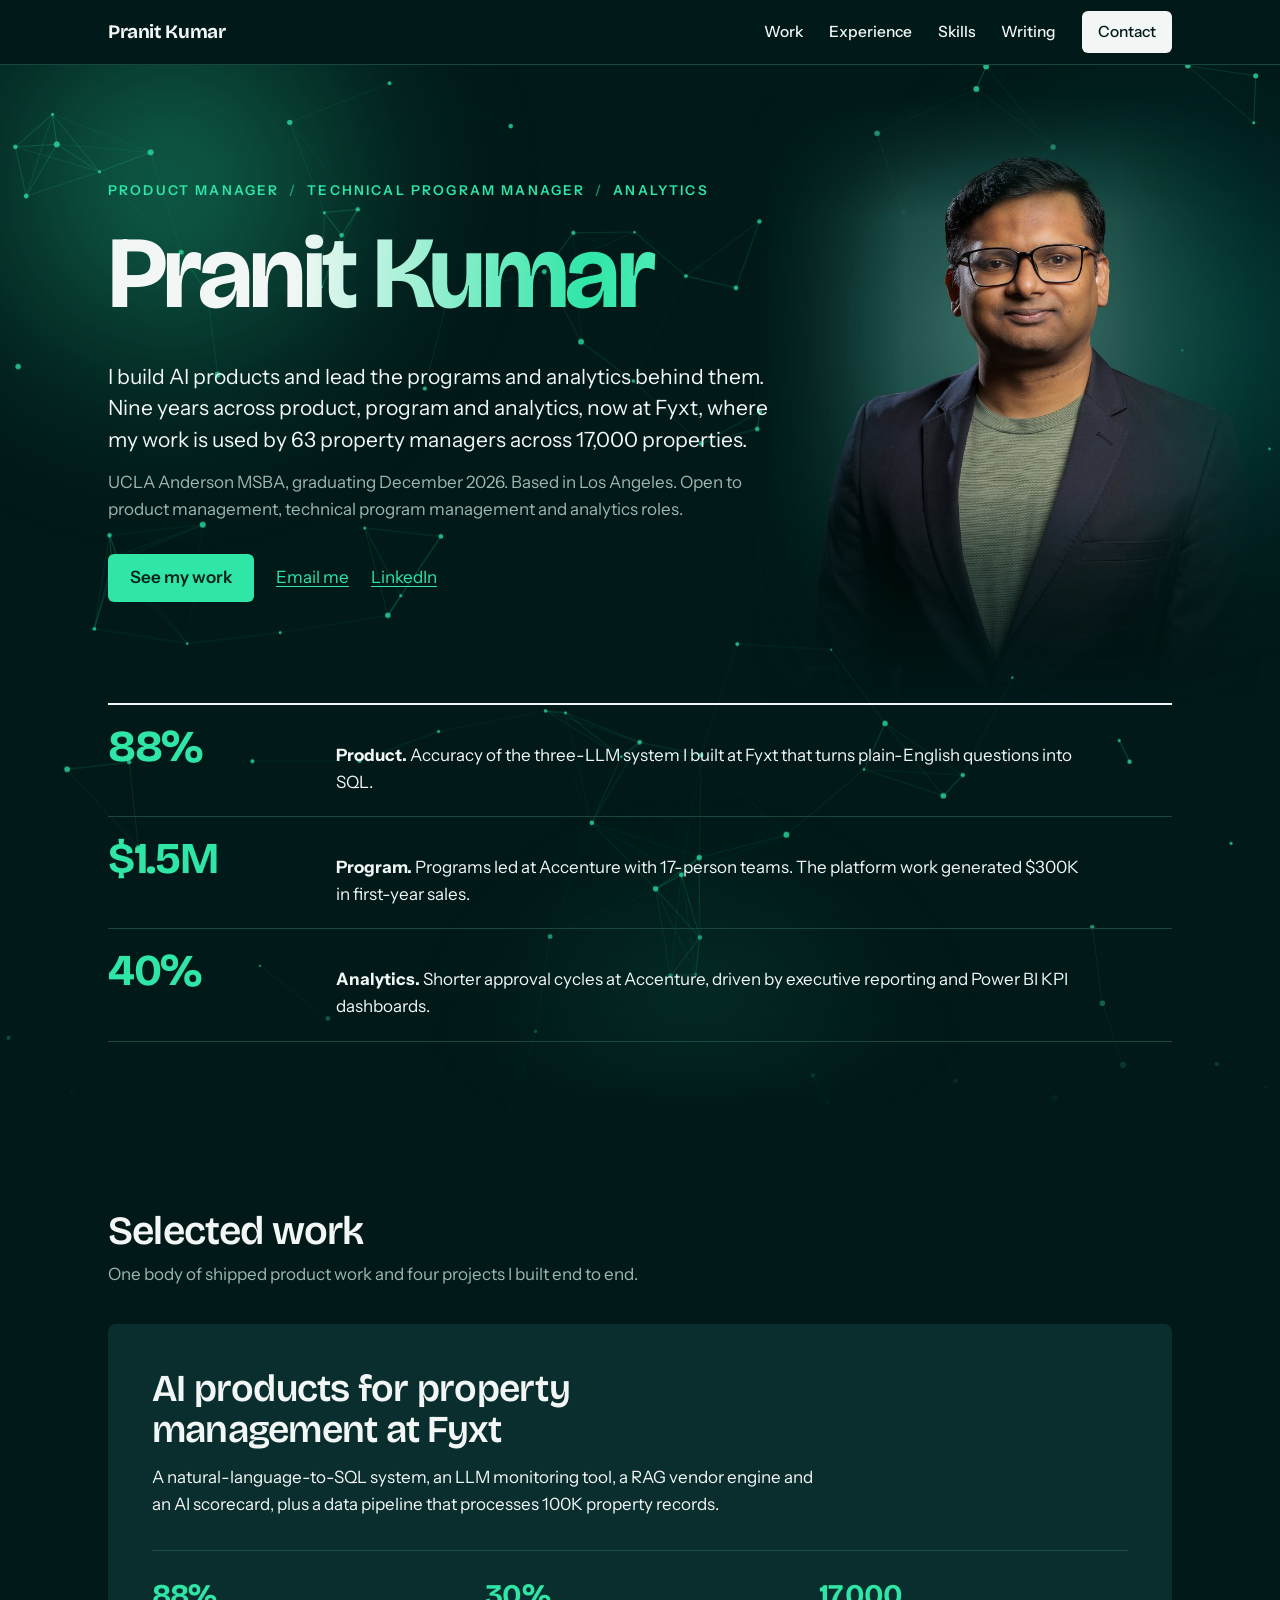
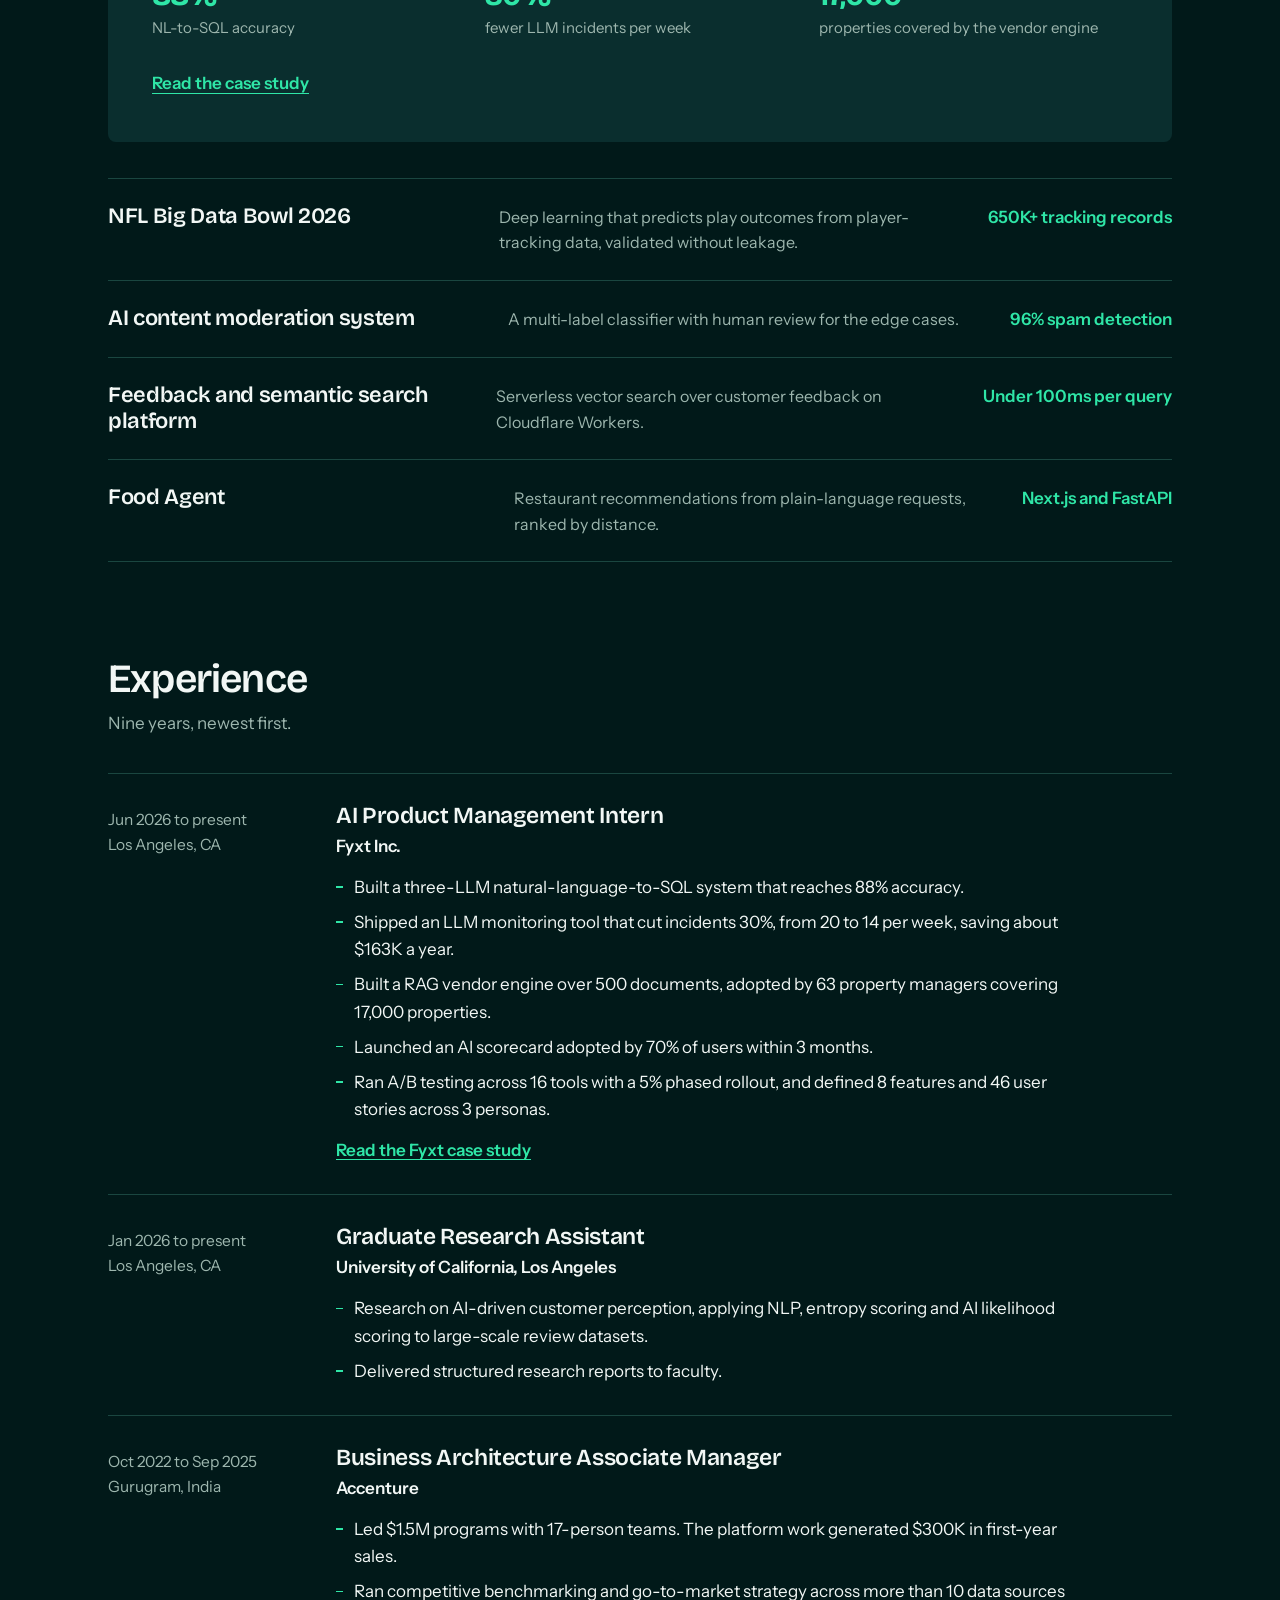
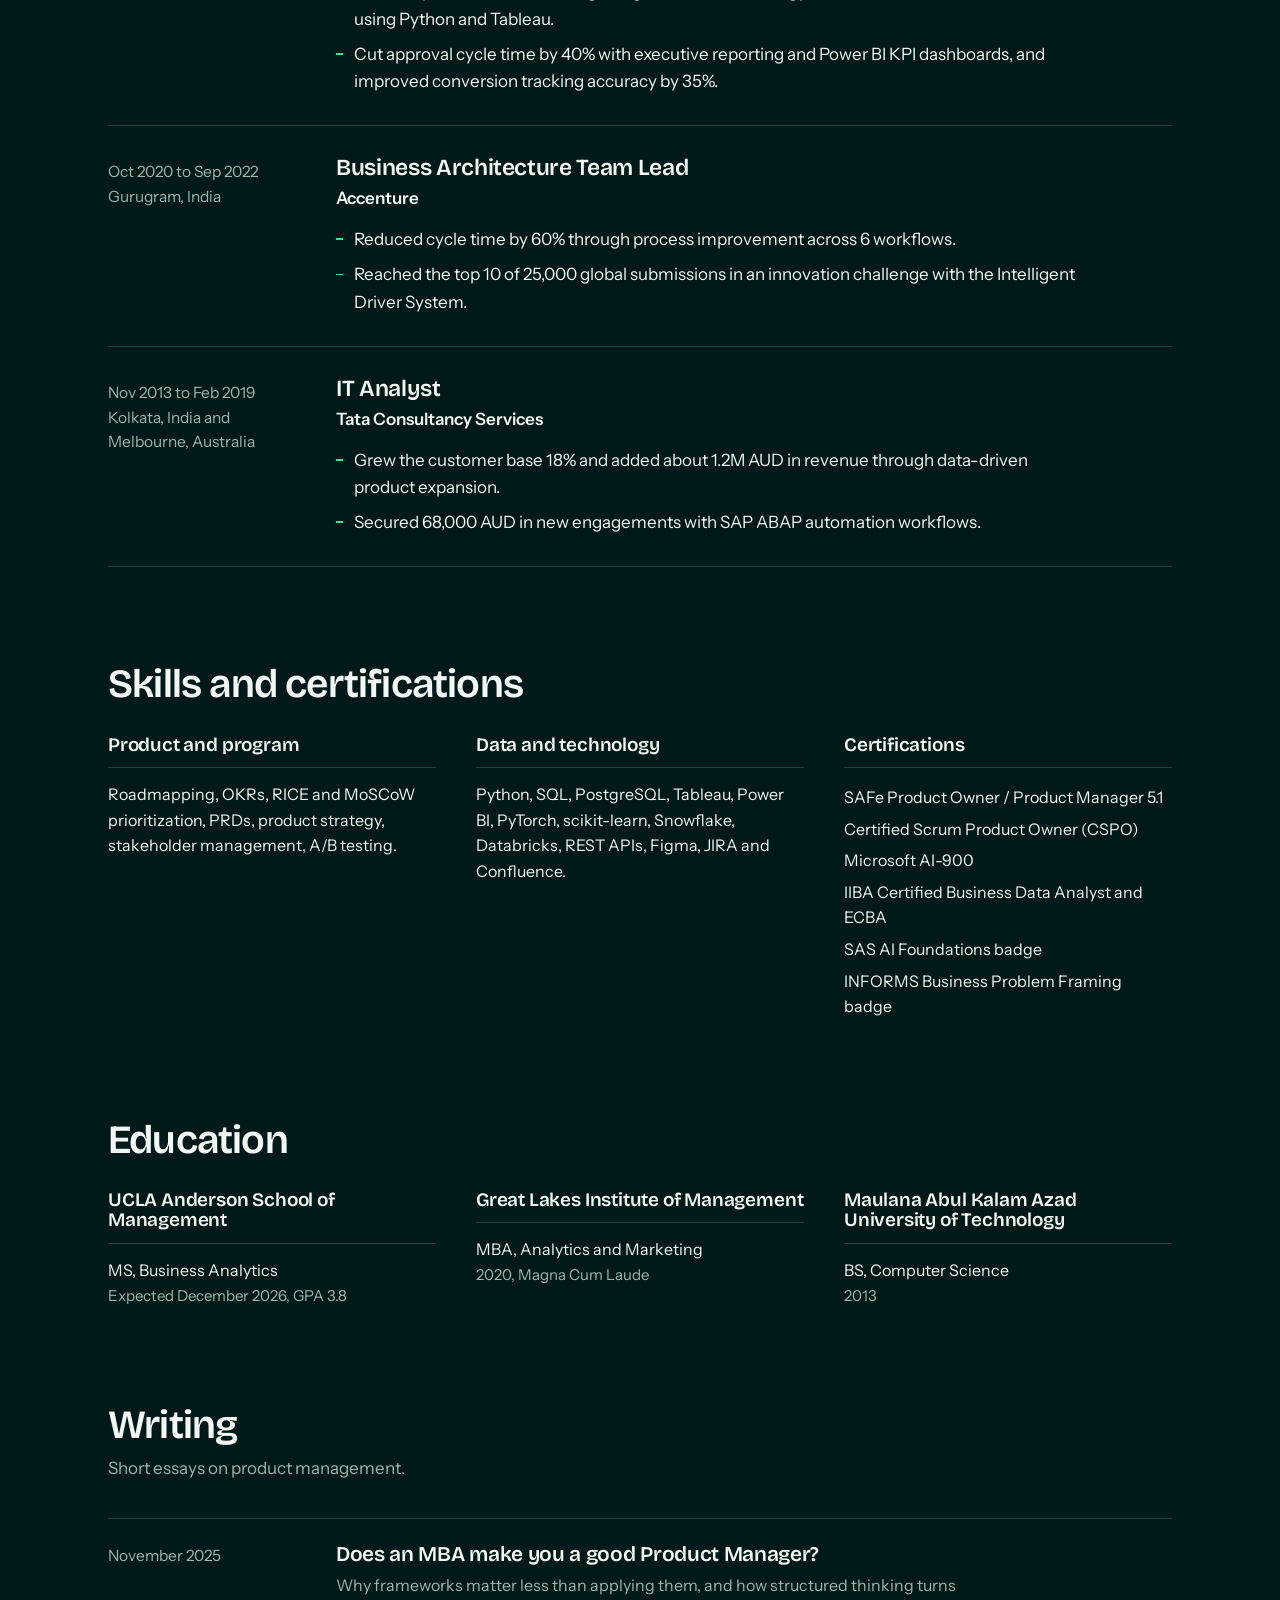
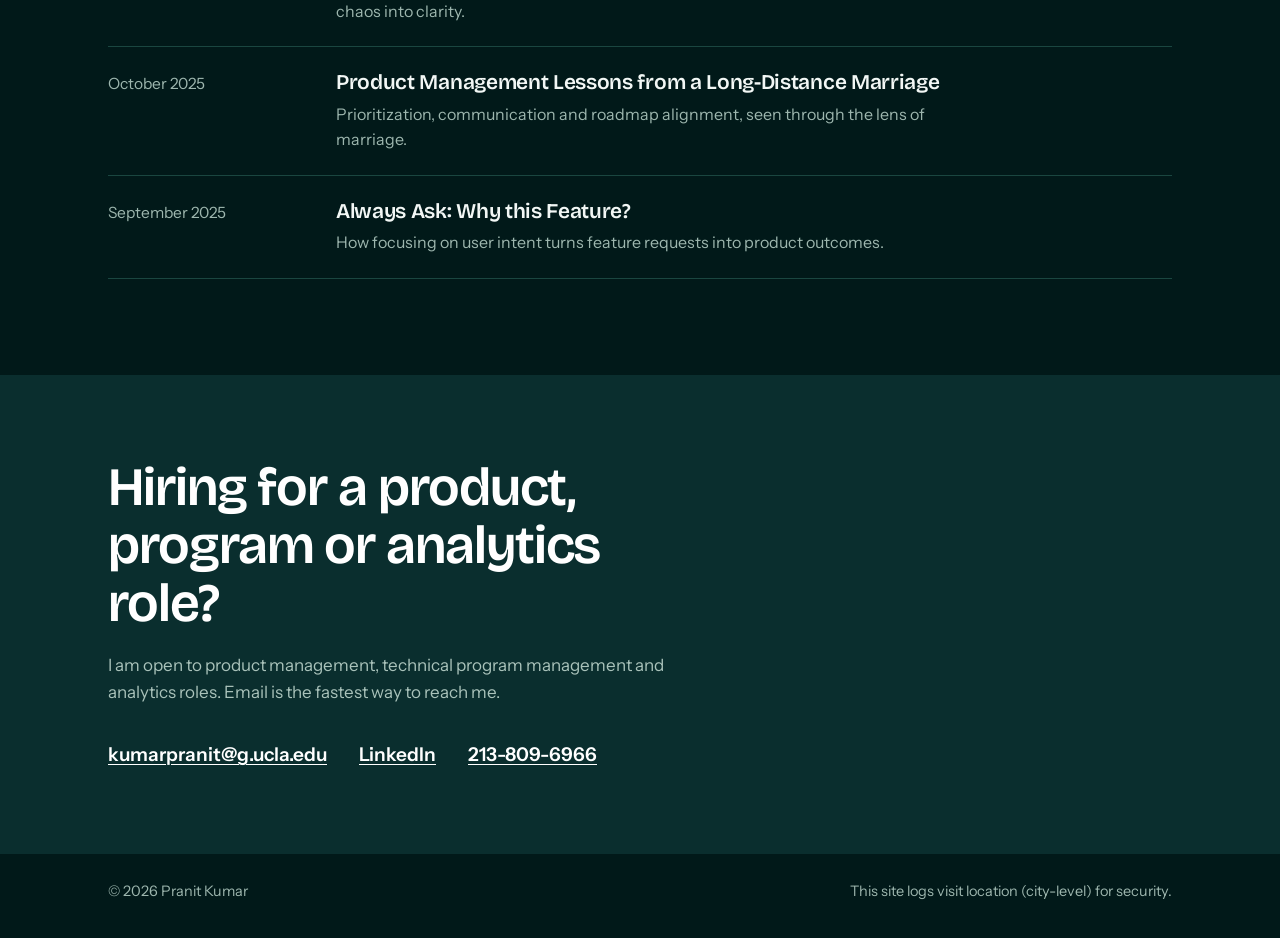
==== commit 9eef8925: "Revamp portfolio: dark teal multi-page site with case studies - New home page: name-led hero with ro" ====
--- a/index.html
+++ b/index.html
@@ -1,976 +1,234 @@
 <!doctype html>
 <html lang="en">
 <head>
-<meta charset="utf-8" />
-<meta name="viewport" content="width=device-width, initial-scale=1, viewport-fit=cover" />
-<meta name="color-scheme" content="dark" />
-<link rel="icon" href="data:," />
-<title>Pranit Kumar | Product Manager · Product Thinker · MSBA</title>
-<meta name="description" content="Pranit Kumar is a Product Manager and Technical Program Manager with 9 years of experience across product, program and analytics. UCLA Anderson MSBA candidate, AI Product Management Intern at Fyxt Inc." />
+<meta charset="utf-8">
+<meta name="viewport" content="width=device-width, initial-scale=1">
+<meta name="color-scheme" content="dark">
+<title>Pranit Kumar | Product Manager, Technical Program Manager, Analytics</title>
+<meta name="description" content="Pranit Kumar is a Product Manager and Technical Program Manager with 9 years of experience across product, program and analytics. UCLA Anderson MSBA candidate, AI Product Management Intern at Fyxt Inc.">
+<link rel="canonical" href="https://www.pranitkumar.net/">
+<meta property="og:type" content="website">
+<meta property="og:title" content="Pranit Kumar | Product Manager, Technical Program Manager, Analytics">
+<meta property="og:description" content="Pranit Kumar is a Product Manager and Technical Program Manager with 9 years of experience across product, program and analytics. UCLA Anderson MSBA candidate, AI Product Management Intern at Fyxt Inc.">
+<meta property="og:url" content="https://www.pranitkumar.net/">
+<meta property="og:image" content="https://www.pranitkumar.net/assets/pranit.jpg">
+<meta name="twitter:card" content="summary">
+<link rel="icon" href="data:image/svg+xml,%3Csvg xmlns='http://www.w3.org/2000/svg' viewBox='0 0 64 64'%3E%3Crect width='64' height='64' rx='12' fill='%230c5b4c'/%3E%3Ctext x='32' y='43' font-family='Arial,sans-serif' font-size='30' font-weight='700' fill='white' text-anchor='middle'%3EPK%3C/text%3E%3C/svg%3E">
 <link rel="preconnect" href="https://fonts.googleapis.com">
 <link rel="preconnect" href="https://fonts.gstatic.com" crossorigin>
-<link href="https://fonts.googleapis.com/css2?family=Inter:wght@400;500;600;700;800;900&family=JetBrains+Mono:wght@400;500;600;700&display=swap" rel="stylesheet">
-<style>
-  :root{
-    --bg:#011919;
-    --bg-alt:#0a2e2e;
-    --card-1:#11403b;
-    --card-2:#0b2f2c;
-    --card-border:#1d4f47;
-    --ink:#ffffff;
-    --body:#a9c2ba;
-    --muted:#7e9c94;
-    --teal:#2fe6a7;
-    --teal-dim:#25bd8b;
-    --teal-soft:rgba(47,230,167,.12);
-    --pink:#f276b6;
-    --yellow:#ffd21f;
-    --mono:"JetBrains Mono", ui-monospace, SFMono-Regular, Menlo, monospace;
-    --radius:16px;
-  }
-  *{box-sizing:border-box}
-  html{scroll-behavior:smooth}
-  @media (prefers-reduced-motion: reduce){ html{scroll-behavior:auto} *{animation:none!important; transition:none!important} }
-  body{margin:0; background:var(--bg); color:var(--body); font-family:"Inter", system-ui, -apple-system, Segoe UI, sans-serif; font-size:16px; line-height:1.65; -webkit-font-smoothing:antialiased}
-  a{color:var(--teal); text-decoration:none}
-  a:hover{text-decoration:underline}
-  img{max-width:100%; display:block}
-  button, [role="button"], select, summary, input:not([type="checkbox"],[type="radio"]){min-height:2.25rem}
-  .wrap{max-width:1140px; margin:0 auto; padding:0 24px}
-  h1,h2,h3{color:var(--ink); line-height:1.12; letter-spacing:-.02em; margin:0; font-weight:800}
-  h2{font-size:clamp(30px,4.4vw,44px)}
-  h3{font-size:19px; font-weight:700}
-  p{margin:0}
-  .mono{font-family:var(--mono)}
-  .kicker{font-family:var(--mono); font-size:12.5px; font-weight:600; letter-spacing:.28em; text-transform:uppercase; color:var(--teal)}
-  .kicker .num{color:var(--teal)}
-  .kicker.dim{color:var(--muted)}
-  section{scroll-margin-top:84px}
-
-  /* Nav — same as previous site */
-  .nav{position:sticky; top:0; z-index:50; background:rgba(1,25,25,.94); backdrop-filter:blur(10px); border-bottom:1px solid #175046}
-  .nav-inner{display:flex; align-items:center; justify-content:space-between; gap:16px; min-height:62px}
-  .brand{font-weight:800; font-size:17px; letter-spacing:-.01em; color:#5f8f83}
-  .brand b{color:var(--teal); font-weight:800}
-  .brand:hover{text-decoration:none}
-  .nav-links{display:flex; gap:6px; flex-wrap:wrap; justify-content:flex-end}
-  .nav-links a{color:#e8f2ee; font-size:15px; font-weight:600; padding:9px 13px; border-radius:8px; min-height:40px; display:inline-flex; align-items:center}
-  .nav-links a:hover{color:var(--teal); text-decoration:none}
-  .nav-links a.active{color:var(--teal)}
-  @media (max-width:760px){ .nav-links a{padding:8px 8px; font-size:13.5px} }
-
-  /* Hero — previous site: dark teal, dotted constellation, circular photo */
-  .hero{position:relative; overflow:hidden; background:
-    radial-gradient(700px 420px at 12% 0%, rgba(47,230,167,.09), transparent 60%),
-    radial-gradient(600px 400px at 95% 20%, rgba(47,230,167,.06), transparent 60%),
-    var(--bg)}
-  .hero::before{content:""; position:absolute; inset:0; background-image:radial-gradient(rgba(47,230,167,.16) 1.2px, transparent 1.3px); background-size:110px 110px; background-position:20px 30px; opacity:.35; pointer-events:none}
-  .hero-inner{position:relative; padding:86px 0 0}
-  .hero-tag{text-align:left; font-family:var(--mono); font-size:13px; font-weight:600; letter-spacing:.3em; text-transform:uppercase; color:var(--teal); margin-bottom:34px}
-  .hero-grid{display:grid; grid-template-columns:1.15fr .85fr; gap:48px; align-items:start}
-  @media (max-width:900px){ .hero-grid{grid-template-columns:1fr} .hero-inner{padding-top:52px} }
-  .hero-id{display:flex; align-items:center; gap:24px}
-  .hero-photo{width:118px; height:118px; border-radius:50%; object-fit:cover; object-position:center top; border:3px solid var(--teal-dim); box-shadow:0 0 0 6px rgba(47,230,167,.12), 0 14px 34px rgba(0,0,0,.45); flex:none}
-  @media (max-width:560px){ .hero-photo{width:88px; height:88px} }
-  .hero h1{font-size:clamp(52px,7.5vw,84px); font-weight:900; line-height:.98; letter-spacing:-.035em}
-  .hero-lede{margin-top:28px; font-size:18px; line-height:1.65; color:var(--body); max-width:520px}
-  .hero-lede strong{color:var(--ink)}
-  .hero-links{display:flex; gap:34px; flex-wrap:wrap; margin-top:30px; font-family:var(--mono); font-size:14px; font-weight:600}
-  .hero-links a{color:#cfe4dc; display:inline-flex; align-items:center; min-height:40px}
-  .hero-links a:hover{color:var(--teal); text-decoration:none}
-
-  .hero-stats{display:grid; grid-template-columns:1fr 1fr; gap:16px}
-  .hstat{background:linear-gradient(160deg, var(--card-1), var(--card-2)); border:1px solid var(--card-border); border-bottom:3px solid var(--teal); border-radius:14px; padding:22px 22px 18px}
-  .hstat.pink{border-bottom-color:var(--pink)} .hstat.yellow{border-bottom-color:var(--yellow)}
-  .hstat-num{font-size:clamp(30px,3.4vw,40px); font-weight:900; letter-spacing:-.02em; color:var(--teal); line-height:1}
-  .hstat.pink .hstat-num{color:var(--pink)} .hstat.yellow .hstat-num{color:var(--yellow)}
-  .hstat-label{margin-top:12px; font-family:var(--mono); font-size:11.5px; letter-spacing:.22em; text-transform:uppercase; color:var(--muted)}
-
-  .hero-chips{position:relative; margin-top:64px; padding:20px 0 26px; border-top:1px solid #175046; display:flex; flex-wrap:wrap; gap:10px}
-  .hchip{font-family:var(--mono); font-size:13px; font-weight:500; color:#cfe4dc; border:1px solid #256357; border-radius:999px; padding:7px 15px; background:rgba(47,230,167,.05)}
-  .hchip.hot{color:var(--teal); border-color:var(--teal-dim)}
-
-  /* Highlights strip — previous site band */
-  .highlights{background:var(--bg-alt); border-top:1px solid #175046; border-bottom:1px solid #175046; padding:30px 0 34px}
-  .hl-grid{display:grid; grid-template-columns:repeat(6,1fr); gap:14px}
-  @media (max-width:1000px){ .hl-grid{grid-template-columns:repeat(3,1fr)} }
-  @media (max-width:560px){ .hl-grid{grid-template-columns:1fr 1fr} }
-  .hl{background:linear-gradient(165deg, var(--card-1), var(--card-2)); border:1px solid var(--card-border); border-bottom:3px solid var(--teal); border-radius:12px; padding:18px 16px 14px}
-  .hl.pink{border-bottom-color:var(--pink)} .hl.yellow{border-bottom-color:var(--yellow)}
-  .hl-num{font-size:25px; font-weight:900; color:var(--teal); letter-spacing:-.02em; line-height:1}
-  .hl.pink .hl-num{color:var(--pink)} .hl.yellow .hl-num{color:var(--yellow)}
-  .hl-label{margin-top:9px; font-size:12.5px; line-height:1.5; color:var(--muted)}
-
-  /* Sections */
-  .section{padding:88px 0}
-  .section.alt{background:var(--bg-alt); border-top:1px solid #175046; border-bottom:1px solid #175046}
-  .section-head-center{text-align:center; margin-bottom:38px}
-  .section-head-center h2{margin-top:14px}
-
-  /* About — 01 */
-  .about-grid{display:grid; grid-template-columns:.92fr 1.25fr; gap:52px; align-items:start}
-  @media (max-width:900px){ .about-grid{grid-template-columns:1fr} }
-  .about-cards{display:grid; gap:16px}
-  .mini-card{display:flex; gap:16px; background:linear-gradient(160deg, var(--card-1), var(--card-2)); border:1px solid var(--card-border); border-radius:14px; padding:20px}
-  .mini-icon{width:42px; height:42px; border-radius:10px; background:linear-gradient(150deg, #34e3ac, #159a72); display:grid; place-items:center; flex:none}
-  .mini-icon svg{width:22px; height:22px; fill:#04231c}
-  .mini-card b{color:var(--ink); font-size:15.5px; display:block}
-  .mini-card span{color:var(--muted); font-size:14px; line-height:1.55; display:block; margin-top:3px}
-  .about-copy h2{margin:14px 0 22px}
-  .about-copy h2 em{font-style:normal; color:var(--teal)}
-  .about-copy p{font-size:16.5px; line-height:1.75; margin-bottom:18px}
-  .about-copy strong{color:var(--ink)}
-
-  /* Skills — 02 */
-  .skill-tabs{display:flex; gap:10px; flex-wrap:wrap; justify-content:center; margin-bottom:34px}
-  .stab{font-family:var(--mono); font-size:13px; font-weight:600; color:var(--muted); border:1px solid #256357; background:rgba(1,25,25,.35); padding:9px 18px; border-radius:999px; display:inline-flex; align-items:center; min-height:40px}
-  .stab.active{color:#04231c; background:linear-gradient(120deg, #3cebb2, #1cb98a); border-color:transparent}
-  .skill-group{margin-bottom:30px}
-  .skill-group:last-child{margin-bottom:0}
-  .skill-group-title{font-family:var(--mono); font-size:12px; font-weight:600; letter-spacing:.24em; text-transform:uppercase; color:var(--muted); margin-bottom:14px}
-  .skill-tiles{display:grid; grid-template-columns:repeat(4,1fr); gap:14px}
-  @media (max-width:900px){ .skill-tiles{grid-template-columns:repeat(3,1fr)} }
-  @media (max-width:560px){ .skill-tiles{grid-template-columns:1fr 1fr} }
-  .stile{background:linear-gradient(160deg, var(--card-1), var(--card-2)); border:1px solid var(--card-border); border-radius:12px; padding:20px 14px; text-align:center; color:var(--ink); font-weight:600; font-size:14.5px; line-height:1.4; display:flex; align-items:center; justify-content:center; min-height:74px}
-
-  /* Experience — 03 */
-  .exp-tabs{display:flex; gap:10px; flex-wrap:wrap; justify-content:center; margin-bottom:34px}
-  .timeline{display:grid; gap:18px}
-  .job{background:linear-gradient(165deg, var(--card-1), var(--card-2)); border:1px solid var(--card-border); border-radius:var(--radius); padding:26px 28px}
-  .job-top{display:flex; justify-content:space-between; gap:14px; flex-wrap:wrap; align-items:flex-start}
-  .job h3{font-size:20px}
-  .job-org{color:var(--teal); font-weight:700; font-size:15px; margin-top:4px}
-  .job-loc{color:var(--muted); font-size:13.5px; font-weight:500; white-space:nowrap}
-  .job-date{font-family:var(--mono); font-size:13px; color:var(--muted); margin-top:8px}
-  .current-pill{display:inline-flex; align-items:center; font-family:var(--mono); font-size:11px; font-weight:700; letter-spacing:.14em; text-transform:uppercase; color:#04231c; background:linear-gradient(120deg, #3cebb2, #1cb98a); padding:6px 12px; border-radius:999px; margin-left:10px; vertical-align:middle}
-  .job-tags{display:flex; flex-wrap:wrap; gap:8px; margin-top:14px}
-  .jtag{font-family:var(--mono); font-size:12px; font-weight:500; color:var(--teal); border:1px solid #256357; background:var(--teal-soft); padding:5px 11px; border-radius:999px}
-  .job ul{margin:16px 0 0; padding:0; list-style:none; display:grid; gap:11px}
-  .job li{position:relative; padding-left:20px; font-size:15px; line-height:1.65; color:var(--body)}
-  .job li::before{content:""; position:absolute; left:2px; top:.62em; width:6px; height:6px; border-radius:50%; background:var(--teal)}
-  .job li b{color:var(--ink)}
-  .edu-head{font-family:var(--mono); font-size:12px; font-weight:600; letter-spacing:.24em; text-transform:uppercase; color:var(--muted); margin:36px 0 14px}
-
-  /* Blog — 04 */
-  .blog-head{display:flex; align-items:end; justify-content:space-between; gap:20px; margin-bottom:34px; flex-wrap:wrap}
-  .blog-head h2{margin-top:14px}
-  .view-all{font-family:var(--mono); font-size:13.5px; font-weight:600; display:inline-flex; align-items:center; min-height:40px}
-  .blog-grid{display:grid; grid-template-columns:repeat(3,1fr); gap:16px}
-  @media (max-width:900px){ .blog-grid{grid-template-columns:1fr} }
-  .post{background:linear-gradient(160deg, var(--card-1), var(--card-2)); border:1px solid var(--card-border); border-radius:var(--radius); padding:24px; display:flex; flex-direction:column; gap:12px}
-  .post-cat{font-family:var(--mono); font-size:11.5px; font-weight:600; letter-spacing:.24em; text-transform:uppercase; color:var(--teal)}
-  .post h3{font-size:19px; line-height:1.35}
-  .post p{font-size:14.5px; line-height:1.65; color:var(--body)}
-  .post-meta{margin-top:auto; padding-top:8px; font-family:var(--mono); font-size:12.5px; color:var(--muted)}
-
-  /* Projects — 05 */
-  .projects{display:grid; gap:18px}
-  .project{background:linear-gradient(165deg, var(--card-1), var(--card-2)); border:1px solid var(--card-border); border-radius:var(--radius); padding:28px; display:grid; grid-template-columns:1fr auto; gap:20px}
-  @media (max-width:700px){ .project{grid-template-columns:1fr} }
-  .project-sub{font-family:var(--mono); font-size:12px; font-weight:600; letter-spacing:.2em; text-transform:uppercase; color:var(--teal); margin-top:5px}
-  .project p{margin-top:12px; font-size:15px; line-height:1.65; max-width:720px}
-  .project p b{color:var(--ink)}
-  .project-tags{display:flex; flex-wrap:wrap; gap:8px; margin-top:16px}
-  .project-stat{text-align:right}
-  .project-stat .big{font-size:30px; font-weight:900; color:var(--teal); letter-spacing:-.02em; line-height:1.05}
-  .project-stat .small{font-family:var(--mono); font-size:11px; letter-spacing:.18em; text-transform:uppercase; color:var(--muted); margin-top:6px}
-  @media (max-width:700px){ .project-stat{text-align:left} }
-
-  /* Contact — 06 */
-  .contact{text-align:center}
-  .contact h2{margin-top:14px}
-  .contact h2 em{font-style:normal; color:var(--teal)}
-  .contact p{margin:16px auto 0; max-width:560px; font-size:16.5px}
-  .contact-btns{display:flex; gap:14px; justify-content:center; flex-wrap:wrap; margin-top:30px}
-  .cbtn{font-family:var(--mono); font-size:14px; font-weight:600; color:#dff0e9; border:1px solid #256357; background:rgba(1,25,25,.35); border-radius:12px; padding:13px 24px; display:inline-flex; align-items:center; gap:9px; min-height:48px}
-  .cbtn:hover{color:var(--teal); border-color:var(--teal-dim); text-decoration:none}
-  .cbtn svg{width:16px; height:16px; fill:var(--teal); flex:none}
-
-  footer{background:var(--bg); border-top:1px solid #175046; padding:26px 0 32px; text-align:center}
-  .footer-line{font-family:var(--mono); font-size:13px; color:var(--muted)}
-  .footer-line b{color:var(--teal); font-weight:600}
-  .footer-privacy{margin-top:8px; font-family:var(--mono); font-size:12px; color:var(--muted); opacity:.85}
-
-  /* ===== Tech animations & portfolio upgrades (same palette) ===== */
-  #scroll-progress{position:fixed; top:0; left:0; height:3px; width:100%; background:linear-gradient(90deg, var(--teal), var(--pink), var(--yellow)); transform-origin:0 50%; transform:scaleX(0); z-index:100}
-  .hero-canvas{position:absolute; inset:0; width:100%; height:100%; pointer-events:none; opacity:.95; z-index:1}
-  .hero-inner{z-index:2}
-  .nav-links a{transition:color .25s ease, background .25s ease}
-  .nav-links a.active{background:rgba(47,230,167,.12); box-shadow:inset 0 -2px 0 var(--teal)}
-  /* Aurora blobs — large, slow, clearly visible hero motion (pure CSS) */
-  .aurora{position:absolute; inset:0; overflow:hidden; pointer-events:none; z-index:0}
-  .aurora .blob{position:absolute; border-radius:50%; filter:blur(64px); will-change:transform,opacity}
-  .aurora .b1{width:560px; height:560px; left:-110px; top:-160px; background:radial-gradient(circle at 50% 50%, rgba(47,230,167,.62) 0%, rgba(47,230,167,.22) 42%, rgba(47,230,167,0) 72%); opacity:.85; animation:pk-aurora1 13s ease-in-out infinite alternate}
-  .aurora .b2{width:500px; height:500px; right:-120px; top:2%; background:radial-gradient(circle at 50% 50%, rgba(20,160,140,.66) 0%, rgba(20,160,140,.24) 45%, rgba(20,160,140,0) 72%); opacity:.8; animation:pk-aurora2 17s ease-in-out infinite alternate}
-  .aurora .b3{width:420px; height:420px; left:38%; bottom:-190px; background:radial-gradient(circle at 50% 50%, rgba(47,230,167,.48) 0%, rgba(47,230,167,.16) 48%, rgba(47,230,167,0) 72%); opacity:.75; animation:pk-aurora3 19s ease-in-out infinite alternate}
-  @keyframes pk-aurora1{from{transform:translate(0,0) scale(1)} to{transform:translate(130px,70px) scale(1.18)}}
-  @keyframes pk-aurora2{from{transform:translate(0,0) scale(1.08)} to{transform:translate(-120px,90px) scale(.92)}}
-  @keyframes pk-aurora3{from{transform:translate(0,0) scale(.95)} to{transform:translate(-90px,-70px) scale(1.15)}}
-  /* Hero photo — floating bob + pulsing glow ring */
-  .hero-photo-wrap{position:relative; flex:none; line-height:0; animation:pk-float 5.5s ease-in-out infinite}
-  .hero-photo-wrap::before{content:""; position:absolute; inset:-26px; border-radius:50%; background:radial-gradient(circle, rgba(47,230,167,.55) 0%, rgba(47,230,167,.18) 52%, rgba(47,230,167,0) 72%); filter:blur(10px); animation:pk-glowpulse 3.2s ease-in-out infinite; z-index:0}
-  .hero-photo-wrap::after{content:""; position:absolute; inset:-9px; border-radius:50%; border:2px solid rgba(47,230,167,.65); animation:pk-ringpulse 2.8s ease-out infinite; z-index:0; pointer-events:none}
-  .hero-photo-wrap .hero-photo{position:relative; z-index:1}
-  @keyframes pk-float{0%,100%{transform:translateY(0)} 50%{transform:translateY(-11px)}}
-  @keyframes pk-glowpulse{0%,100%{opacity:.65; transform:scale(1)} 50%{opacity:1; transform:scale(1.1)}}
-  @keyframes pk-ringpulse{0%{transform:scale(1); opacity:.9} 70%{transform:scale(1.16); opacity:0} 100%{transform:scale(1.16); opacity:0}}
-  /* Scroll-down indicator */
-  .scroll-down{display:flex; flex-direction:column; align-items:center; gap:2px; width:max-content; margin:30px auto 0; padding:6px 12px 30px; font-family:var(--mono); font-size:11px; font-weight:700; letter-spacing:.28em; text-transform:uppercase; color:var(--teal); animation:pk-bounce 1.9s ease-in-out infinite}
-  .scroll-down:hover{text-decoration:none; color:#7ff5cd}
-  .scroll-down svg{width:26px; height:26px; fill:none; stroke:var(--teal); stroke-width:2.4; stroke-linecap:round; stroke-linejoin:round}
-  @keyframes pk-bounce{0%,100%{transform:translateY(0)} 50%{transform:translateY(11px)}}
-  .avail-badge{display:inline-flex; align-items:center; gap:9px; font-family:var(--mono); font-size:12.5px; font-weight:600; letter-spacing:.06em; color:#dff0e9; border:1px solid var(--teal-dim); background:rgba(47,230,167,.08); border-radius:999px; padding:8px 16px 8px 12px; margin-bottom:26px}
-  .avail-dot{width:10px; height:10px; border-radius:50%; background:var(--teal); flex:none; animation:pk-pulse 1.7s ease-out infinite}
-  @keyframes pk-pulse{0%{box-shadow:0 0 0 0 rgba(47,230,167,.75)} 70%{box-shadow:0 0 0 16px rgba(47,230,167,0)} 100%{box-shadow:0 0 0 0 rgba(47,230,167,0)}}
-  .hero-position{margin-top:26px; font-size:clamp(19px,2.3vw,23px); font-weight:700; line-height:1.45; color:var(--ink); max-width:560px; letter-spacing:-.01em}
-  .hero-position em{font-style:normal; color:var(--teal)}
-  .role-line{margin-top:22px; font-family:var(--mono); font-size:13px; font-weight:600; letter-spacing:.14em; text-transform:uppercase; color:var(--teal); line-height:1.7}
-  .hero-ctas{display:flex; gap:14px; flex-wrap:wrap; margin-top:30px}
-  .btn{position:relative; overflow:hidden; font-family:var(--mono); font-size:14px; font-weight:700; border-radius:12px; padding:14px 26px; display:inline-flex; align-items:center; min-height:50px; transition:transform .25s ease, box-shadow .25s ease, border-color .25s ease}
-  .btn:hover{text-decoration:none; transform:translateY(-2px)}
-  .btn::after{content:""; position:absolute; top:0; left:-90%; width:65%; height:100%; background:linear-gradient(100deg, transparent, rgba(255,255,255,.55), transparent); transform:skewX(-20deg); transition:left .5s ease}
-  .btn:hover::after{left:130%}
-  .btn-primary{color:#04231c; background:linear-gradient(120deg, #3cebb2, #1cb98a); border:1px solid transparent}
-  .btn-primary:hover{color:#04231c; box-shadow:0 10px 28px rgba(47,230,167,.28)}
-  .btn-ghost{color:#dff0e9; border:1px solid #256357; background:rgba(1,25,25,.35)}
-  .btn-ghost:hover{color:var(--teal); border-color:var(--teal-dim); box-shadow:0 10px 28px rgba(0,0,0,.35)}
-
-  /* Marquee */
-  .marquee{overflow:hidden; background:#021f1f; border-bottom:1px solid #175046; padding:16px 0; -webkit-mask-image:linear-gradient(90deg, transparent, #000 6%, #000 94%, transparent); mask-image:linear-gradient(90deg, transparent, #000 6%, #000 94%, transparent)}
-  .marquee-track{display:flex; gap:10px; width:max-content; animation:pk-marquee 36s linear infinite}
-  .marquee:hover .marquee-track{animation-play-state:paused}
-  @keyframes pk-marquee{from{transform:translateX(0)} to{transform:translateX(-50%)}}
-
-  /* Scroll reveal (JS adds .reveal; content stays visible without JS) */
-  .reveal{opacity:0; transform:translateY(44px); transition:opacity .85s ease, transform .85s cubic-bezier(.22,.61,.36,1)}
-  .reveal.in{opacity:1; transform:none}
-  /* Section heading underline bar — grows in on scroll into view */
-  .section-head-center h2::after,.about-copy h2::after,.blog-head h2::after,.contact h2::after{content:""; display:block; width:76px; height:4px; border-radius:2px; background:linear-gradient(90deg, var(--teal), var(--pink), var(--yellow)); margin-top:16px}
-  .section-head-center h2::after,.contact h2::after{margin-left:auto; margin-right:auto}
-  .reveal h2::after,h2.reveal::after{width:0}
-  .reveal.in h2::after,h2.reveal.in::after{width:76px; transition:width .9s cubic-bezier(.22,.61,.36,1) .25s}
-
-  /* Hover micro-interactions */
-  .hstat,.hl,.mini-card,.stile,.job,.post{transition:transform .3s ease, border-color .3s ease, box-shadow .3s ease}
-  .hstat:hover,.hl:hover,.mini-card:hover,.job:hover,.post:hover{transform:translateY(-7px); border-color:var(--teal); box-shadow:0 18px 40px rgba(0,0,0,.45), 0 0 0 1px rgba(47,230,167,.35), 0 0 34px rgba(47,230,167,.22)}
-  .stile:hover{transform:translateY(-5px); border-color:var(--teal); box-shadow:0 12px 28px rgba(0,0,0,.38), 0 0 26px rgba(47,230,167,.20); color:var(--teal)}
-  .hchip,.jtag{transition:transform .25s ease, border-color .25s ease, color .25s ease}
-  .hchip:hover,.jtag:hover{transform:translateY(-2px); border-color:var(--teal); color:var(--teal)}
-  .cbtn{position:relative; overflow:hidden; transition:transform .25s ease, color .25s ease, border-color .25s ease, box-shadow .25s ease}
-  .cbtn:hover{transform:translateY(-2px); box-shadow:0 10px 26px rgba(0,0,0,.35)}
-  .hero-photo{transition:transform .4s ease, box-shadow .4s ease}
-  .hero-photo:hover{transform:scale(1.03); box-shadow:0 0 0 8px rgba(47,230,167,.16), 0 18px 40px rgba(0,0,0,.5)}
-
-  /* Experience metric chips */
-  .metric-chips{display:flex; flex-wrap:wrap; gap:8px; margin-top:14px}
-  .mchip{font-family:var(--mono); font-size:12px; font-weight:500; color:var(--body); border:1px dashed #2c6a5d; background:rgba(1,25,25,.35); padding:5px 11px; border-radius:8px}
-  .mchip b{color:var(--teal); font-weight:700}
-  .mchip.pk b{color:var(--pink)} .mchip.yl b{color:var(--yellow)}
-
-  /* Projects — case-study structure */
-  .project{position:relative; overflow:hidden; transition:transform .3s ease, border-color .3s ease, box-shadow .3s ease}
-  .project::before{content:""; position:absolute; top:0; left:-100%; width:100%; height:3px; background:linear-gradient(90deg, var(--teal), var(--pink), var(--yellow)); transition:left .6s ease}
-  .project:hover{transform:translateY(-4px); border-color:var(--teal-dim); box-shadow:0 16px 38px rgba(0,0,0,.42), 0 0 24px rgba(47,230,167,.10)}
-  .project:hover::before{left:0}
-  .project.featured{grid-template-columns:1fr; border-color:#2c6a5d; background:linear-gradient(165deg, #16473f, var(--card-2)); padding:34px}
-  .featured-badge{display:inline-flex; font-family:var(--mono); font-size:11px; font-weight:700; letter-spacing:.18em; text-transform:uppercase; color:#04231c; background:linear-gradient(120deg, #3cebb2, #1cb98a); padding:6px 12px; border-radius:999px; margin-bottom:14px}
-  .project.featured h3{font-size:clamp(22px,3vw,28px)}
-  .metric-strip{display:flex; flex-wrap:wrap; gap:0; margin:18px 0 4px; border:1px solid #256357; border-radius:10px; background:rgba(1,25,25,.4); overflow:hidden}
-  .metric-strip span{font-family:var(--mono); font-size:12.5px; color:var(--muted); padding:9px 16px; border-right:1px solid #1d4f47}
-  .metric-strip span:last-child{border-right:0}
-  .metric-strip b{color:var(--teal); font-size:14px}
-  .metric-strip .pk b{color:var(--pink)} .metric-strip .yl b{color:var(--yellow)}
-  .case-grid{display:grid; grid-template-columns:1fr; gap:14px; margin-top:16px}
-  .project.featured .case-grid{grid-template-columns:repeat(3,1fr)}
-  @media (max-width:800px){ .project.featured .case-grid{grid-template-columns:1fr} }
-  .case-label{font-family:var(--mono); font-size:11px; font-weight:700; letter-spacing:.2em; text-transform:uppercase; color:var(--teal); display:block; margin-bottom:6px}
-  .case-grid p{margin-top:0; font-size:14.5px}
-  @media (prefers-reduced-motion: reduce){
-    .reveal{opacity:1!important; transform:none!important}
-    .reveal h2::after,h2.reveal::after{width:76px!important; transition:none!important}
-    .marquee-track{animation:none!important}
-    .avail-dot,.aurora .blob,.hero-photo-wrap,.hero-photo-wrap::before,.hero-photo-wrap::after,.scroll-down{animation:none!important}
-  }
-
-  /* ===== Accordions — Skills & Experience (clickable expand / collapse) ===== */
-  .accordion-btn{font:inherit; color:inherit; background:none; border:0; padding:0; margin:0; cursor:pointer; width:100%; text-align:left; -webkit-tap-highlight-color:transparent}
-  .accordion-btn:focus-visible{outline:2px solid var(--teal); outline-offset:3px; border-radius:10px}
-  .accordion-panel{display:grid; grid-template-rows:0fr; transition:grid-template-rows .45s cubic-bezier(.22,.61,.36,1)}
-  .accordion-panel.open{grid-template-rows:1fr}
-  .accordion-panel-inner{overflow:hidden; min-height:0}
-  .chev{flex:none; width:38px; height:38px; border-radius:50%; border:1px solid #256357; background:rgba(47,230,167,.08); display:grid; place-items:center; transition:background .25s ease, border-color .25s ease, transform .25s ease}
-  .chev svg{width:18px; height:18px; stroke:var(--teal); fill:none; stroke-width:2.5; stroke-linecap:round; stroke-linejoin:round; transition:transform .35s ease; display:block}
-  .accordion-btn[aria-expanded="true"] .chev svg{transform:rotate(180deg)}
-  .accordion-btn:hover .chev{border-color:var(--teal); background:rgba(47,230,167,.18)}
-  /* Skills accordion header — looks like a clickable tile */
-  .skill-group{background:linear-gradient(160deg, rgba(17,64,59,.55), rgba(11,47,44,.55)); border:1px solid var(--card-border); border-radius:14px; padding:6px 6px 2px}
-  .skill-group .accordion-panel-inner{padding:2px 10px 14px}
-  button.skill-group-header{display:flex; align-items:center; gap:14px; padding:14px 12px; border-radius:10px; transition:background .25s ease}
-  button.skill-group-header:hover{background:rgba(47,230,167,.07)}
-  button.skill-group-header .skill-group-title{margin-bottom:0; flex:1; color:var(--teal); font-size:13px}
-  .skill-group-meta{font-family:var(--mono); font-size:11.5px; color:var(--muted); white-space:nowrap}
-  @media (max-width:560px){ .skill-group-meta{display:none} }
-  /* Experience accordion header */
-  button.job-header{display:flex; align-items:flex-start; gap:16px; border-radius:10px; padding:2px 2px 0}
-  button.job-header:hover .job-title{color:var(--teal)}
-  .job-header-main{flex:1; min-width:0; display:block}
-  .job-title{display:block; color:var(--ink); font-size:20px; font-weight:700; line-height:1.25; letter-spacing:-.015em; transition:color .25s ease}
-  .job-header .job-top{display:flex}
-  .job-header .chev{margin-top:2px}
-  .job .accordion-panel-inner > .metric-chips:first-child,
-  .job .accordion-panel-inner > .job-tags:first-child{margin-top:14px}
-  .job-collapsed-hint{font-family:var(--mono); font-size:11.5px; color:var(--muted); letter-spacing:.08em; margin-top:10px; display:block}
-  .accordion-btn[aria-expanded="true"] + * .job-collapsed-hint,
-  button.job-header[aria-expanded="true"] .job-collapsed-hint{display:none}
-  @media (prefers-reduced-motion: reduce){
-    .accordion-panel{transition:none!important}
-    .chev svg,.chev{transition:none!important}
-  }
-</style>
+<link href="https://fonts.googleapis.com/css2?family=Bricolage+Grotesque:opsz,wght@12..96,500..700&family=Instrument+Sans:wght@400;500;600&display=swap" rel="stylesheet">
+<link rel="stylesheet" href="css/site.css">
 </head>
 <body>
-<div id="scroll-progress" aria-hidden="true"></div>
-
-<header class="nav">
-  <div class="wrap nav-inner">
-    <a class="brand" href="#top" aria-label="Pranit Kumar home">Pranit <b>Kumar</b></a>
-    <nav class="nav-links" aria-label="Sections">
-      <a href="#experience">Experience</a>
-      <a href="#skills">Skills</a>
-      <a href="#blog">Blog</a>
-      <a href="#projects">Projects</a>
-      <a href="#contact">Contact</a>
+<a class="skip" href="#main">Skip to content</a>
+<header class="site-head">
+  <div class="wrap">
+    <a class="site-name" href="index.html">Pranit Kumar</a>
+    <nav class="site-nav" aria-label="Main">
+      <a href="index.html#work">Work</a>
+      <a href="index.html#experience">Experience</a>
+      <a class="optional" href="index.html#skills">Skills</a>
+      <a class="optional" href="index.html#writing">Writing</a>
+      <a class="cta" href="index.html#contact">Contact</a>
     </nav>
   </div>
 </header>
-
-<main id="top">
-  <!-- HERO -->
-  <div class="hero">
-    <div class="aurora" aria-hidden="true"><span class="blob b1"></span><span class="blob b2"></span><span class="blob b3"></span></div>
-    <canvas class="hero-canvas" id="hero-canvas" aria-hidden="true"></canvas>
-    <div class="wrap hero-inner">
-      <div class="hero-tag">Product Manager&nbsp; / &nbsp;Product Thinker&nbsp; / &nbsp;Business Analytics</div>
-      <div class="hero-grid">
-        <div>
-          <span class="avail-badge"><span class="avail-dot" aria-hidden="true"></span>Open to PM / TPM opportunities</span>
-          <div class="hero-id">
-            <div class="hero-photo-wrap"><img class="hero-photo" src="[data-uri]" alt="Pranit Kumar" width="960" height="1200" loading="eager" /></div>
-            <h1>Pranit<br />Kumar</h1>
-          </div>
-          <p class="hero-position">Product Manager building <em>AI products</em> — my NL-to-SQL system at Fyxt hits <em>88% accuracy</em> across <em>17,000 properties</em>.</p>
-          <div class="role-line">Product Manager &nbsp;·&nbsp; Technical Program Manager &nbsp;·&nbsp; Data Analyst</div>
-          <p class="hero-lede">I bridge analytics and product strategy — from predicting NFL plays with deep learning to building AI products at <strong>Fyxt</strong> used across <strong>17,000 properties</strong>. UCLA Anderson MSBA ’26.</p>
-          <div class="hero-ctas">
-            <a class="btn btn-primary" href="#experience">See my experience →</a>
-            <a class="btn btn-ghost" href="#contact">Get in touch</a>
-          </div>
-          <div class="hero-links">
-            <a href="mailto:kumarpranit@g.ucla.edu">Email</a>
-            <a href="https://www.linkedin.com/in/kumarpranit/" target="_blank" rel="noopener">LinkedIn</a>
-          </div>
-        </div>
-        <div class="hero-stats" aria-label="Key numbers">
-          <div class="hstat"><div class="hstat-num" data-count="300" data-prefix="$" data-suffix="K">$300K</div><div class="hstat-label">Application Sales</div></div>
-          <div class="hstat"><div class="hstat-num" data-count="40" data-suffix="%">40%</div><div class="hstat-label">Cycle Time Cut</div></div>
-          <div class="hstat pink"><div class="hstat-num" data-count="88" data-suffix="%">88%</div><div class="hstat-label">NL-to-SQL Accuracy</div></div>
-          <div class="hstat yellow"><div class="hstat-num" data-count="100" data-suffix="K">100K</div><div class="hstat-label">Records Analyzed</div></div>
-        </div>
-      </div>
-      <div class="hero-chips" aria-label="Core tools">
-        <span class="hchip hot">Python</span><span class="hchip hot">SQL</span><span class="hchip hot">Tableau</span><span class="hchip">PyTorch · ML</span><span class="hchip">Figma</span><span class="hchip">PostgreSQL</span><span class="hchip">Snowflake</span><span class="hchip">Power BI</span><span class="hchip">Agile / Scrum</span>
-      </div>
-      <a class="scroll-down" href="#about" aria-label="Scroll down to About section"><span>Scroll</span><svg viewBox="0 0 24 24" aria-hidden="true"><path d="M4 8l8 8 8-8"/></svg></a>
-    </div>
-  </div>
-
-  <!-- MARQUEE -->
-  <div class="marquee" aria-label="Tools and skills">
-    <div class="marquee-track">
-      <span class="hchip hot">Python</span><span class="hchip hot">SQL</span><span class="hchip hot">Tableau</span><span class="hchip">PyTorch · ML</span><span class="hchip">Figma</span><span class="hchip">PostgreSQL</span><span class="hchip">Snowflake</span><span class="hchip">Power BI</span><span class="hchip">Agile / Scrum</span><span class="hchip">Roadmapping</span><span class="hchip">A/B Testing</span><span class="hchip">Databricks</span><span class="hchip">REST APIs</span><span class="hchip">JIRA / Confluence</span>
-      <span class="hchip hot" aria-hidden="true">Python</span><span class="hchip hot" aria-hidden="true">SQL</span><span class="hchip hot" aria-hidden="true">Tableau</span><span class="hchip" aria-hidden="true">PyTorch · ML</span><span class="hchip" aria-hidden="true">Figma</span><span class="hchip" aria-hidden="true">PostgreSQL</span><span class="hchip" aria-hidden="true">Snowflake</span><span class="hchip" aria-hidden="true">Power BI</span><span class="hchip" aria-hidden="true">Agile / Scrum</span><span class="hchip" aria-hidden="true">Roadmapping</span><span class="hchip" aria-hidden="true">A/B Testing</span><span class="hchip" aria-hidden="true">Databricks</span><span class="hchip" aria-hidden="true">REST APIs</span><span class="hchip" aria-hidden="true">JIRA / Confluence</span>
-    </div>
-  </div>
-
-  <!-- HIGHLIGHTS -->
-  <div class="highlights">
-    <div class="wrap hl-grid">
-      <div class="hl"><div class="hl-num">$1.5M</div><div class="hl-label">Programs led at Accenture with 17-person teams</div></div>
-      <div class="hl pink"><div class="hl-num">35%</div><div class="hl-label">Conversion tracking accuracy improvement</div></div>
-      <div class="hl"><div class="hl-num">60%</div><div class="hl-label">Cycle time cut across 6 workflows</div></div>
-      <div class="hl yellow"><div class="hl-num">18%</div><div class="hl-label">Customer base growth from data-driven algorithm</div></div>
-      <div class="hl"><div class="hl-num">Top 10</div><div class="hl-label">Innovation challenge rank across 25,000 global submissions</div></div>
-      <div class="hl"><div class="hl-num">1.2M AUD</div><div class="hl-label">Revenue added through product expansion at TCS</div></div>
-    </div>
-  </div>
-
-  <!-- 01 ABOUT -->
-  <section class="section" id="about">
-    <div class="wrap about-grid">
-      <div class="about-cards">
-        <div class="mini-card">
-          <span class="mini-icon"><svg viewBox="0 0 24 24" aria-hidden="true"><path d="M12 3 1 8l2 1v2H2v2h20v-2h-1V9l2-1L12 3zm-7 8V9.6l2-.9V11H5zm5 0V7.8l2-.9 2 .9V11h-4zm7 0h-2V8.7l2 .9V11zM3 15v2h18v-2H3zm-1 4v2h20v-2H2z"/></svg></span>
-          <div><b>UCLA Anderson MSBA</b><span>Statistical foundations, ML, and prescriptive models for decision-making. Expected Dec 2026.</span></div>
-        </div>
-        <div class="mini-card">
-          <span class="mini-icon"><svg viewBox="0 0 24 24" aria-hidden="true"><path d="M9 6V5a3 3 0 0 1 3-3 3 3 0 0 1 3 3v1h5a1 1 0 0 1 1 1v4H3V7a1 1 0 0 1 1-1h5zm-6 7h7v2h4v-2h7v6a2 2 0 0 1-2 2H5a2 2 0 0 1-2-2v-6z"/></svg></span>
-          <div><b>9 Years at Fyxt, UCLA, Accenture &amp; TCS</b><span>From SAP ABAP automation to competitive benchmarking and AI product management — delivered measurable business impact.</span></div>
-        </div>
-        <div class="mini-card">
-          <span class="mini-icon"><svg viewBox="0 0 24 24" aria-hidden="true"><path d="M13 2 4 14h6l-1 8 9-12h-6l1-8z"/></svg></span>
-          <div><b>AI Product Management at Fyxt</b><span>Building NL-to-SQL, LLM monitoring and RAG products for property management — 17,000 properties covered.</span></div>
-        </div>
-        <div class="mini-card">
-          <span class="mini-icon"><svg viewBox="0 0 24 24" aria-hidden="true"><path d="M12 2a10 10 0 1 0 0 20 10 10 0 0 0 0-20zm3.5 5.2c1 .8 1.7 1.9 2 3.2-1.2.2-2.5 0-3.6-.6.4-1 1-1.9 1.6-2.6zM12 4c.7 0 1.4.1 2 .4-.7.8-1.3 1.8-1.7 2.9A9.6 9.6 0 0 1 12 4zM8.5 7.2c.6.7 1.2 1.6 1.6 2.6-1.1.6-2.4.8-3.6.6.3-1.3 1-2.4 2-3.2zM4.2 12.5c1.3.2 2.7 0 4-.6.3 1.4 1 2.7 2 3.8-1.6.6-3.4.4-4.9-.4-.5-.9-.9-1.8-1.1-2.8zm4.3 7.3c-1-.8-1.7-1.9-2-3.2 1.2-.2 2.5 0 3.6.6-.4 1-1 1.9-1.6 2.6zm7 0c-.6-.7-1.2-1.6-1.6-2.6 1.1-.6 2.4-.8 3.6-.6-.3 1.3-1 2.4-2 3.2zM12 20a9.6 9.6 0 0 1-.3-3.2c.5-.3.5-1 0-1.3a7.4 7.4 0 0 1 0-6.9c.5-.3.5-1 0-1.3A9.6 9.6 0 0 1 12 4a9.6 9.6 0 0 1 .3 3.2c-.5.3-.5 1 0 1.3a7.4 7.4 0 0 1 0 6.9c-.5.3-.5 1 0 1.3A9.6 9.6 0 0 1 12 20zm3.8-4.3c1-1.1 1.7-2.4 2-3.8 1.3.6 2.7.8 4 .6-.2 1-.6 1.9-1.1 2.8-1.5.8-3.3 1-4.9.4z"/></svg></span>
-          <div><b>NFL Big Data Bowl 2026</b><span>Deep learning on 650K+ tracking records to predict play outcomes before they happen.</span></div>
-        </div>
-      </div>
-      <div class="about-copy">
-        <div class="kicker"><span class="num">01</span>&nbsp;&nbsp;About Me</div>
-        <h2>Product Manager. Builder.<br /><em>Storyteller.</em></h2>
-        <p>I am a Master of Science in Business Analytics (MSBA) student at UCLA Anderson, passionate about blending data, product thinking, and storytelling to drive impact. I specialize in using analytics and machine learning to solve real-world business problems — from predicting player movements in the NFL Big Data Bowl to building a natural-language-to-SQL system at Fyxt.</p>
-        <p>Before UCLA, I worked on projects that spanned business intelligence, product strategy, and data visualization — building tools that turned complex data into actionable insights. My work bridges the gap between data science and product management: identifying the “why” behind data, designing solutions that scale, and communicating results clearly across teams.</p>
-        <p>Today I am building AI products at <strong>Fyxt Inc.</strong> as an AI Product Management Intern, and exploring opportunities where I can apply data-driven decision-making to product development, strategy, or analytics innovation.</p>
-      </div>
-    </div>
-  </section>
-
-  <!-- 02 SKILLS -->
-  <section class="section alt" id="skills">
-    <div class="wrap">
-      <div class="section-head-center">
-        <div class="kicker"><span class="num">02</span>&nbsp;&nbsp;Skills &amp; Tools</div>
-        <h2>Skills &amp; Tools</h2>
-      </div>
-      <div class="skill-tabs" aria-hidden="true">
-        <span class="stab active">Product Management</span><span class="stab">Programming &amp; Analytics</span><span class="stab">Software &amp; Tools</span><span class="stab">Databases &amp; Cloud</span><span class="stab">Certifications</span>
-      </div>
-      <div class="skill-group">
-        <button type="button" class="skill-group-header accordion-btn" aria-expanded="true" aria-controls="skill-panel-product" id="skill-btn-product">
-          <span class="skill-group-title">Product &amp; Program</span>
-          <span class="skill-group-meta">8 skills — tap to collapse</span>
-          <span class="chev" aria-hidden="true"><svg viewBox="0 0 24 24"><path d="M6 9l6 6 6-6"/></svg></span>
-        </button>
-        <div class="accordion-panel open" id="skill-panel-product" role="region" aria-labelledby="skill-btn-product">
-          <div class="accordion-panel-inner">
-            <div class="skill-tiles">
-              <div class="stile">Roadmapping</div><div class="stile">OKRs</div><div class="stile">RICE / MoSCoW</div><div class="stile">PRDs</div>
-              <div class="stile">Product Strategy</div><div class="stile">Stakeholder Management</div><div class="stile">A/B Testing</div><div class="stile">Agile / Scrum</div>
-            </div>
-          </div>
-        </div>
-      </div>
-      <div class="skill-group">
-        <button type="button" class="skill-group-header accordion-btn" aria-expanded="false" aria-controls="skill-panel-data" id="skill-btn-data">
-          <span class="skill-group-title">Programming, Analytics &amp; Technology</span>
-          <span class="skill-group-meta">12 skills — tap to expand</span>
-          <span class="chev" aria-hidden="true"><svg viewBox="0 0 24 24"><path d="M6 9l6 6 6-6"/></svg></span>
-        </button>
-        <div class="accordion-panel" id="skill-panel-data" role="region" aria-labelledby="skill-btn-data">
-          <div class="accordion-panel-inner">
-            <div class="skill-tiles">
-              <div class="stile">Python</div><div class="stile">SQL</div><div class="stile">PostgreSQL</div><div class="stile">Tableau</div>
-              <div class="stile">Power BI</div><div class="stile">PyTorch</div><div class="stile">scikit-learn</div><div class="stile">Snowflake</div>
-              <div class="stile">Databricks</div><div class="stile">REST APIs</div><div class="stile">Figma</div><div class="stile">JIRA / Confluence</div>
-            </div>
-          </div>
-        </div>
-      </div>
-      <div class="skill-group">
-        <button type="button" class="skill-group-header accordion-btn" aria-expanded="false" aria-controls="skill-panel-certs" id="skill-btn-certs">
-          <span class="skill-group-title">Certifications</span>
-          <span class="skill-group-meta">6 certifications — tap to expand</span>
-          <span class="chev" aria-hidden="true"><svg viewBox="0 0 24 24"><path d="M6 9l6 6 6-6"/></svg></span>
-        </button>
-        <div class="accordion-panel" id="skill-panel-certs" role="region" aria-labelledby="skill-btn-certs">
-          <div class="accordion-panel-inner">
-            <div class="skill-tiles">
-              <div class="stile">SAFe Product Owner / PM 5.1</div><div class="stile">Microsoft AI-900</div><div class="stile">IIBA Business Data Analyst / ECBA</div><div class="stile">CSPO</div>
-              <div class="stile">SAS AI Foundations</div><div class="stile">INFORMS Business Problem Framing</div>
-            </div>
-          </div>
-        </div>
-      </div>
-    </div>
-  </section>
-
-  <!-- 03 EXPERIENCE -->
-  <section class="section" id="experience">
-    <div class="wrap">
-      <div class="section-head-center">
-        <div class="kicker"><span class="num">03</span>&nbsp;&nbsp;Journey</div>
-        <h2>Experience</h2>
-      </div>
-      <div class="exp-tabs" aria-hidden="true">
-        <span class="stab active">Professional Experience</span><span class="stab">Education</span><span class="stab">Projects &amp; Research</span>
-      </div>
-
-      <div class="timeline">
-        <article class="job">
-          <button type="button" class="job-header accordion-btn" aria-expanded="true" aria-controls="exp-panel-fyxt" id="exp-btn-fyxt">
-            <span class="job-header-main">
-              <span class="job-top"><span><span class="job-title">AI Product Management Intern <span class="current-pill">● Current Role</span></span><span class="job-org" style="display:block">Fyxt Inc.</span></span><span class="job-loc">Los Angeles, CA</span></span>
-              <span class="job-date" style="display:block">Jun 2026 – Present</span>
-            </span>
-            <span class="chev" aria-hidden="true"><svg viewBox="0 0 24 24"><path d="M6 9l6 6 6-6"/></svg></span>
-          </button>
-          <div class="accordion-panel open" id="exp-panel-fyxt" role="region" aria-labelledby="exp-btn-fyxt">
-            <div class="accordion-panel-inner">
-              <div class="metric-chips" aria-label="Key results"><span class="mchip"><b>88%</b> NL-to-SQL accuracy</span><span class="mchip pk"><b>−30%</b> incidents</span><span class="mchip"><b>70%</b> adoption in 3 months</span><span class="mchip yl"><b>100K</b> records processed</span><span class="mchip"><b>~$163K/yr</b> saved</span></div>
-              <div class="job-tags"><span class="jtag">LLMs</span><span class="jtag">NL-to-SQL</span><span class="jtag">RAG</span><span class="jtag">PostgreSQL</span><span class="jtag">A/B Testing</span><span class="jtag">Fivetran / Airbyte</span></div>
-              <ul>
-                <li><b>Natural-Language-to-SQL:</b> Built a three-LLM system reaching <b>88% accuracy</b>, making property data queryable in plain English.</li>
-                <li><b>LLM Monitoring:</b> Shipped a monitoring tool that cut incidents <b>30%</b> (20 to 14 per week), saving about <b>$163K/year</b>.</li>
-                <li><b>AI Scorecard:</b> Launched a scorecard adopted by <b>70% of users within 3 months</b>.</li>
-                <li><b>Data Pipeline:</b> Built a PostgreSQL ETL pipeline processing <b>100K property records</b>; improved data access time from <b>13 min to 4 min</b> with <b>88% defect-free delivery</b>.</li>
-                <li><b>RAG Vendor Engine:</b> Built over 500 documents, adopted by <b>63 property managers covering 17,000 properties</b>.</li>
-                <li><b>Experimentation &amp; Discovery:</b> Ran A/B testing across 16 tools with a 5% phased rollout; defined <b>8 features and 46 user stories across 3 personas</b>; ESG dashboard made reporting <b>3× faster</b>.</li>
-              </ul>
-            </div>
-          </div>
-        </article>
-
-        <article class="job">
-          <button type="button" class="job-header accordion-btn" aria-expanded="false" aria-controls="exp-panel-ucla-ra" id="exp-btn-ucla-ra">
-            <span class="job-header-main">
-              <span class="job-top"><span><span class="job-title">Graduate Research Assistant</span><span class="job-org" style="display:block">University of California, Los Angeles</span></span><span class="job-loc">Los Angeles, CA</span></span>
-              <span class="job-date" style="display:block">Jan 2026 – Present</span>
-              <span class="job-collapsed-hint">Tap to view details ↓</span>
-            </span>
-            <span class="chev" aria-hidden="true"><svg viewBox="0 0 24 24"><path d="M6 9l6 6 6-6"/></svg></span>
-          </button>
-          <div class="accordion-panel" id="exp-panel-ucla-ra" role="region" aria-labelledby="exp-btn-ucla-ra">
-            <div class="accordion-panel-inner">
-              <div class="job-tags"><span class="jtag">NLP</span><span class="jtag">AI</span><span class="jtag">Research</span><span class="jtag">Data Analysis</span></div>
-              <ul>
-                <li><b>AI-Driven Customer Perception Research:</b> Applied NLP, entropy scoring, and AI likelihood scoring to large-scale review datasets. Quantified AI-driven shifts in language authenticity and consumer perception, producing structured research reports delivered to faculty and academic stakeholders.</li>
-              </ul>
-            </div>
-          </div>
-        </article>
-
-        <article class="job">
-          <button type="button" class="job-header accordion-btn" aria-expanded="false" aria-controls="exp-panel-accenture-mgr" id="exp-btn-accenture-mgr">
-            <span class="job-header-main">
-              <span class="job-top"><span><span class="job-title">Business Architecture Associate Manager</span><span class="job-org" style="display:block">Accenture</span></span><span class="job-loc">Gurugram, India</span></span>
-              <span class="job-date" style="display:block">Oct 2022 – Sep 2025</span>
-              <span class="job-collapsed-hint">Tap to view details ↓</span>
-            </span>
-            <span class="chev" aria-hidden="true"><svg viewBox="0 0 24 24"><path d="M6 9l6 6 6-6"/></svg></span>
-          </button>
-          <div class="accordion-panel" id="exp-panel-accenture-mgr" role="region" aria-labelledby="exp-btn-accenture-mgr">
-            <div class="accordion-panel-inner">
-              <div class="metric-chips" aria-label="Key results"><span class="mchip"><b>$1.5M</b> programs led</span><span class="mchip"><b>$300K</b> first-year sales</span><span class="mchip pk"><b>40%</b> cycle time cut</span><span class="mchip yl"><b>+35%</b> tracking accuracy</span></div>
-              <div class="job-tags"><span class="jtag">Python</span><span class="jtag">Tableau</span><span class="jtag">SQL</span><span class="jtag">Power BI</span><span class="jtag">Stakeholder Management</span></div>
-              <ul>
-                <li><b>Programs &amp; Go-To-Market:</b> Led <b>$1.5M programs with 17-person teams</b>; competitive benchmarking across 10+ data sources (Python, Tableau) generated <b>$300K in first-year sales</b>.</li>
-                <li><b>Executive Reporting:</b> Power BI KPI dashboards <b>cut approval cycle time by 40%</b>; conversion tracking accuracy improved <b>35%</b>.</li>
-              </ul>
-            </div>
-          </div>
-        </article>
-
-        <article class="job">
-          <button type="button" class="job-header accordion-btn" aria-expanded="false" aria-controls="exp-panel-accenture-lead" id="exp-btn-accenture-lead">
-            <span class="job-header-main">
-              <span class="job-top"><span><span class="job-title">Business Architecture Team Lead</span><span class="job-org" style="display:block">Accenture</span></span><span class="job-loc">Gurugram, India</span></span>
-              <span class="job-date" style="display:block">Oct 2020 – Sep 2022</span>
-              <span class="job-collapsed-hint">Tap to view details ↓</span>
-            </span>
-            <span class="chev" aria-hidden="true"><svg viewBox="0 0 24 24"><path d="M6 9l6 6 6-6"/></svg></span>
-          </button>
-          <div class="accordion-panel" id="exp-panel-accenture-lead" role="region" aria-labelledby="exp-btn-accenture-lead">
-            <div class="accordion-panel-inner">
-              <div class="metric-chips" aria-label="Key results"><span class="mchip"><b>60%</b> cycle time cut · 6 workflows</span><span class="mchip yl"><b>Top 10</b> of 25,000 submissions</span></div>
-              <div class="job-tags"><span class="jtag">Process Improvement</span><span class="jtag">JIRA</span><span class="jtag">Confluence</span><span class="jtag">BRD / FRD</span></div>
-              <ul>
-                <li><b>Process Improvement:</b> Process improvement across <b>6 workflows reduced cycle time by 60%</b>.</li>
-                <li><b>Innovation Challenge:</b> Intelligent Driver System reached <b>Top 10 of 25,000</b> global submissions.</li>
-              </ul>
-            </div>
-          </div>
-        </article>
-
-        <article class="job">
-          <button type="button" class="job-header accordion-btn" aria-expanded="false" aria-controls="exp-panel-tcs" id="exp-btn-tcs">
-            <span class="job-header-main">
-              <span class="job-top"><span><span class="job-title">IT Analyst</span><span class="job-org" style="display:block">Tata Consultancy Services</span></span><span class="job-loc">Kolkata, India &amp; Melbourne, Australia</span></span>
-              <span class="job-date" style="display:block">Nov 2013 – Feb 2019</span>
-              <span class="job-collapsed-hint">Tap to view details ↓</span>
-            </span>
-            <span class="chev" aria-hidden="true"><svg viewBox="0 0 24 24"><path d="M6 9l6 6 6-6"/></svg></span>
-          </button>
-          <div class="accordion-panel" id="exp-panel-tcs" role="region" aria-labelledby="exp-btn-tcs">
-            <div class="accordion-panel-inner">
-              <div class="metric-chips" aria-label="Key results"><span class="mchip"><b>+18%</b> customer base</span><span class="mchip"><b>1.2M AUD</b> revenue added</span><span class="mchip yl"><b>68K AUD</b> new engagements</span></div>
-              <div class="job-tags"><span class="jtag">SAP ABAP</span><span class="jtag">SQL</span><span class="jtag">Python</span><span class="jtag">Automation</span></div>
-              <ul>
-                <li><b>Data-Driven Product Expansion:</b> Grew the customer base <b>18%</b> and added <b>~1.2M AUD</b> in revenue.</li>
-                <li><b>Workflow Automation:</b> SAP ABAP automation workflows secured <b>68,000 AUD</b> in new client engagements.</li>
-              </ul>
-            </div>
-          </div>
-        </article>
-      </div>
-
-      <div class="edu-head">Education</div>
-      <div class="timeline">
-        <article class="job">
-          <button type="button" class="job-header accordion-btn" aria-expanded="false" aria-controls="exp-panel-edu-ucla" id="exp-btn-edu-ucla">
-            <span class="job-header-main">
-              <span class="job-top"><span><span class="job-title">Master of Science in Business Analytics</span><span class="job-org" style="display:block">UCLA Anderson School of Management</span></span><span class="job-loc">Los Angeles, CA</span></span>
-              <span class="job-date" style="display:block">Expected Dec 2026 · GPA 3.8</span>
-              <span class="job-collapsed-hint">Tap to view details ↓</span>
-            </span>
-            <span class="chev" aria-hidden="true"><svg viewBox="0 0 24 24"><path d="M6 9l6 6 6-6"/></svg></span>
-          </button>
-          <div class="accordion-panel" id="exp-panel-edu-ucla" role="region" aria-labelledby="exp-btn-edu-ucla">
-            <div class="accordion-panel-inner"><ul><li>Focused on statistical foundations, data management, and prescriptive models for decision-making.</li></ul></div>
-          </div>
-        </article>
-        <article class="job">
-          <button type="button" class="job-header accordion-btn" aria-expanded="false" aria-controls="exp-panel-edu-gl" id="exp-btn-edu-gl">
-            <span class="job-header-main">
-              <span class="job-top"><span><span class="job-title">MBA – Analytics &amp; Marketing</span><span class="job-org" style="display:block">Great Lakes Institute of Management</span></span><span class="job-loc">Chennai, India</span></span>
-              <span class="job-date" style="display:block">2020 · Magna Cum Laude</span>
-              <span class="job-collapsed-hint">Tap to view details ↓</span>
-            </span>
-            <span class="chev" aria-hidden="true"><svg viewBox="0 0 24 24"><path d="M6 9l6 6 6-6"/></svg></span>
-          </button>
-          <div class="accordion-panel" id="exp-panel-edu-gl" role="region" aria-labelledby="exp-btn-edu-gl">
-            <div class="accordion-panel-inner"><ul><li>Graduated <b>Magna Cum Laude</b>, specializing in data-driven business analytics and marketing strategy.</li></ul></div>
-          </div>
-        </article>
-        <article class="job">
-          <button type="button" class="job-header accordion-btn" aria-expanded="false" aria-controls="exp-panel-edu-bs" id="exp-btn-edu-bs">
-            <span class="job-header-main">
-              <span class="job-top"><span><span class="job-title">BS – Computer Science</span><span class="job-org" style="display:block">Maulana Abul Kalam Azad University of Technology</span></span><span class="job-loc">Kolkata, India</span></span>
-              <span class="job-date" style="display:block">2013</span>
-              <span class="job-collapsed-hint">Tap to view details ↓</span>
-            </span>
-            <span class="chev" aria-hidden="true"><svg viewBox="0 0 24 24"><path d="M6 9l6 6 6-6"/></svg></span>
-          </button>
-          <div class="accordion-panel" id="exp-panel-edu-bs" role="region" aria-labelledby="exp-btn-edu-bs">
-            <div class="accordion-panel-inner"><ul><li>Specialized in building algorithms and distributed systems.</li></ul></div>
-          </div>
-        </article>
-      </div>
-    </div>
-  </section>
-
-  <!-- 04 BLOG -->
-  <section class="section alt" id="blog">
-    <div class="wrap">
-      <div class="blog-head">
-        <div>
-          <div class="kicker"><span class="num">04</span>&nbsp;&nbsp;Writing</div>
-          <h2>Product Management Blog</h2>
-        </div>
-        <a class="view-all" href="#blog">View all posts →</a>
-      </div>
-      <div class="blog-grid">
-        <article class="post">
-          <div class="post-cat">Product Management</div>
-          <h3>Does an MBA make you a good Product Manager?</h3>
-          <p>Exploring why frameworks matter less than applying them — and how structured thinking turns chaos into clarity.</p>
-          <div class="post-meta">Nov 2025&nbsp; · &nbsp;4 min read</div>
-        </article>
-        <article class="post">
-          <div class="post-cat">Product Strategy</div>
-          <h3>Product Management Lessons from a Long-Distance Marriage</h3>
-          <p>A humorous take on prioritization, communication, and roadmap alignment — through the lens of marriage.</p>
-          <div class="post-meta">Oct 2025&nbsp; · &nbsp;3 min read</div>
-        </article>
-        <article class="post">
-          <div class="post-cat">Discovery</div>
-          <h3>Always Ask: “Why this Feature?”</h3>
-          <p>How focusing on user intent transforms feature requests into impactful product outcomes.</p>
-          <div class="post-meta">Sept 2025&nbsp; · &nbsp;5 min read</div>
-        </article>
-      </div>
-    </div>
-  </section>
-
-  <!-- 05 PROJECTS -->
-  <section class="section" id="projects">
-    <div class="wrap">
-      <div class="section-head-center">
-        <div class="kicker"><span class="num">05</span>&nbsp;&nbsp;Projects &amp; Research</div>
-        <h2>Selected Projects</h2>
-      </div>
-      <div class="projects">
-        <article class="project featured">
-          <div>
-            <span class="featured-badge">★ Featured Project</span>
-            <h3>NFL Big Data Bowl 2026 – Prediction Track</h3>
-            <div class="project-sub">Kaggle Competition | Sports Analytics &amp; Predictive Modeling</div>
-            <div class="metric-strip" aria-label="Key metrics"><span><b>650K+</b> tracking records</span><span class="pk"><b>PyTorch</b> deep learning</span><span class="yl"><b>GroupKFold</b> no-leakage validation</span></div>
-            <div class="case-grid">
-              <div><span class="case-label">Problem</span><p>Predict football play outcomes <b>before they occur</b>, using Next Gen Stats player-tracking data — without letting future information leak into the model.</p></div>
-              <div><span class="case-label">What I Built</span><p>Preprocessed <b>650K+ tracking records</b> and implemented deep neural networks in <b>PyTorch</b>, with <b>GroupKFold</b> cross-validation to prevent data leakage.</p></div>
-              <div><span class="case-label">Outcome</span><p>A leakage-free predictive pipeline that forecasts play outcomes pre-snap, validated on grouped splits of real NFL tracking data.</p></div>
-            </div>
-            <div class="project-tags"><span class="jtag">PyTorch</span><span class="jtag">Deep Learning</span><span class="jtag">GroupKFold</span><span class="jtag">Sports Analytics</span></div>
-          </div>
-        </article>
-        <article class="project">
-          <div>
-            <h3>AI-Powered Content Moderation System</h3>
-            <div class="project-sub">Machine Learning &amp; Content Safety</div>
-            <div class="metric-strip" aria-label="Key metrics"><span><b>92%</b> harmful detection</span><span class="pk"><b>96%</b> spam detection</span><span class="yl"><b>&lt;70ms</b> latency</span></div>
-            <div class="case-grid">
-              <div><span class="case-label">Problem</span><p>Harmful, spam, and threat content needs to be caught automatically at scale — fast enough not to slow the product down, with humans still in control of edge cases.</p></div>
-              <div><span class="case-label">What I Built</span><p>An end-to-end ML moderation pipeline in Python: a multi-label text classifier using scikit-learn and NLP feature engineering, combined with a <b>human-in-the-loop</b> review architecture.</p></div>
-              <div><span class="case-label">Outcome</span><p><b>92%</b> harmful and <b>96%</b> spam detection at <b>under 70ms</b> per item.</p></div>
-            </div>
-            <div class="project-tags"><span class="jtag">NLP</span><span class="jtag">Classification</span><span class="jtag">scikit-learn</span><span class="jtag">Human-in-the-loop</span></div>
-          </div>
-        </article>
-        <article class="project">
-          <div>
-            <h3>AI-Enabled Feedback &amp; Semantic Search Platform</h3>
-            <div class="project-sub">Serverless AI &amp; Vector Search</div>
-            <div class="metric-strip" aria-label="Key metrics"><span><b>1K+</b> feedback records</span><span class="pk"><b>&lt;100ms</b> query latency</span><span class="yl"><b>Real-time</b> semantic matching</span></div>
-            <div class="case-grid">
-              <div><span class="case-label">Problem</span><p>Manual keyword searches could not surface the right customer feedback — the words people use rarely match the words in the records.</p></div>
-              <div><span class="case-label">What I Built</span><p>A fully serverless semantic search platform on <b>Cloudflare Workers</b> and <b>Vectorize</b>, using embeddings to ingest and query <b>1K+ customer feedback records</b> in real time.</p></div>
-              <div><span class="case-label">Outcome</span><p>AI-driven semantic matching replaced manual keyword searches, answering queries in <b>under 100ms</b>.</p></div>
-            </div>
-            <div class="project-tags"><span class="jtag">Cloudflare Workers</span><span class="jtag">Vectorize</span><span class="jtag">Embeddings</span><span class="jtag">Semantic Search</span></div>
-          </div>
-        </article>
-        <article class="project">
-          <div>
-            <h3>Food Agent – AI-Powered Restaurant Recommendation System</h3>
-            <div class="project-sub">Full-Stack Web Application &amp; AI</div>
-            <div class="metric-strip" aria-label="Key metrics"><span><b>Geo-aware</b> ranking</span><span class="pk"><b>Natural language</b> queries</span><span class="yl"><b>Real-time</b> results</span></div>
-            <div class="case-grid">
-              <div><span class="case-label">Problem</span><p>People describe what they want in plain language — <i>“cheap breakfast open now within 2 miles”</i> — which rigid filter forms handle poorly.</p></div>
-              <div><span class="case-label">What I Built</span><p>A full-stack, geo-aware recommendation system (Next.js + FastAPI) that parses natural-language queries and ranks nearby options by distance using the <b>Haversine</b> formula, powered by the Google Places API.</p></div>
-              <div><span class="case-label">Outcome</span><p>Nearby restaurants returned in real time with ratings, distance, open/closed status, and direct Google Maps links.</p></div>
-            </div>
-            <div class="project-tags"><span class="jtag">Next.js</span><span class="jtag">FastAPI</span><span class="jtag">Google Places API</span><span class="jtag">Haversine</span></div>
-          </div>
-        </article>
-      </div>
-    </div>
-  </section>
-
-  <!-- 06 CONTACT -->
-  <section class="section alt contact" id="contact">
-    <div class="wrap">
-      <div class="kicker"><span class="num">06</span>&nbsp;&nbsp;Get in Touch</div>
-      <h2>Let’s <em>Connect</em></h2>
-      <p>If you would like to collaborate, network, or just say hi — I would love to hear from you. I am open to conversations about product management, technical program management and AI product roles.</p>
-      <div class="contact-btns">
-        <a class="cbtn" href="mailto:kumarpranit@g.ucla.edu"><svg viewBox="0 0 24 24" aria-hidden="true"><path d="M2 5a2 2 0 0 1 2-2h16a2 2 0 0 1 2 2v14a2 2 0 0 1-2 2H4a2 2 0 0 1-2-2V5zm2.3.3L12 11l7.7-5.7H4.3zM20 7.2l-8 5.9-8-5.9V19h16V7.2z"/></svg>Email</a>
-        <a class="cbtn" href="https://www.linkedin.com/in/kumarpranit/" target="_blank" rel="noopener"><svg viewBox="0 0 24 24" aria-hidden="true"><path d="M4.98 3.5a2.5 2.5 0 1 1 0 5 2.5 2.5 0 0 1 0-5zM3 9h4v12H3zM9 9h3.8v1.7h.1c.5-1 1.8-2 3.7-2 4 0 4.7 2.6 4.7 6V21h-4v-5.5c0-1.3 0-3-1.9-3s-2.2 1.4-2.2 2.9V21H9z"/></svg>LinkedIn</a>
-        <a class="cbtn" href="tel:+12138096966"><svg viewBox="0 0 24 24" aria-hidden="true"><path d="M6.6 3h3l1.5 4.5L8.6 9a13 13 0 0 0 6.4 6.4l1.5-2.5L21 14.4v3A2.6 2.6 0 0 1 18.2 20 16.5 16.5 0 0 1 4 5.8 2.6 2.6 0 0 1 6.6 3z"/></svg>213-809-6966</a>
-      </div>
-    </div>
-  </section>
+<main id="main">
+<div class="hero">
+  <div class="aurora" aria-hidden="true"><span class="blob b1"></span><span class="blob b2"></span><span class="blob b3"></span></div>
+  <canvas class="hero-canvas" id="hero-canvas" aria-hidden="true"></canvas>
+  <div class="wrap">
+    <div class="hero-grid">
+      <div>
+        <p class="hero-roles rise">Product Manager <span aria-hidden="true">/</span> Technical Program Manager <span aria-hidden="true">/</span> Analytics</p>
+        <h1 class="rise">Pranit Kumar</h1>
+        <p class="hero-lede rise late">I build AI products and lead the programs and analytics behind them. Nine years across product, program and analytics, now at Fyxt, where my work is used by 63 property managers across 17,000 properties.</p>
+        <p class="hero-meta rise late">UCLA Anderson MSBA, graduating December 2026. Based in Los Angeles. Open to product management, technical program management and analytics roles.</p>
+        <div class="hero-actions rise late">
+          <a class="btn" href="#work">See my work</a>
+          <a href="mailto:kumarpranit@g.ucla.edu">Email me</a>
+          <a href="https://www.linkedin.com/in/kumarpranit/" target="_blank" rel="noopener">LinkedIn</a>
+        </div>
+      </div>
+      <figure class="hero-figure"><picture><source media="(max-width:860px)" srcset="assets/pranit-face.jpg"><img class="hero-photo" src="assets/pranit.jpg" alt="Portrait of Pranit Kumar" width="880" height="1100"></picture></figure>
+    </div>
+    <ul class="ledger" aria-label="Selected results">
+      <li><b>88%</b><span><strong>Product.</strong> Accuracy of the three-LLM system I built at Fyxt that turns plain-English questions into SQL.</span></li>
+      <li><b>$1.5M</b><span><strong>Program.</strong> Programs led at Accenture with 17-person teams. The platform work generated $300K in first-year sales.</span></li>
+      <li><b>40%</b><span><strong>Analytics.</strong> Shorter approval cycles at Accenture, driven by executive reporting and Power BI KPI dashboards.</span></li>
+    </ul>
+  </div>
+</div>
+
+<section class="section" id="work">
+  <div class="wrap">
+    <h2>Selected work</h2>
+    <p class="section-intro">One body of shipped product work and four projects I built end to end.</p>
+    <a class="feature" href="work/fyxt-ai-products.html">
+      <h3>AI products for property management at Fyxt</h3>
+      <p>A natural-language-to-SQL system, an LLM monitoring tool, a RAG vendor engine and an AI scorecard, plus a data pipeline that processes 100K property records.</p>
+      <div class="feature-facts">
+        <div><b>88%</b><span>NL-to-SQL accuracy</span></div>
+        <div><b>30%</b><span>fewer LLM incidents per week</span></div>
+        <div><b>17,000</b><span>properties covered by the vendor engine</span></div>
+      </div>
+      <span class="read">Read the case study</span>
+    </a>
+    <div class="rows">
+      <a href="work/nfl-big-data-bowl.html"><h3>NFL Big Data Bowl 2026</h3><p>Deep learning that predicts play outcomes from player-tracking data, validated without leakage.</p><span class="stat">650K+ tracking records</span></a>
+      <a href="work/content-moderation.html"><h3>AI content moderation system</h3><p>A multi-label classifier with human review for the edge cases.</p><span class="stat">96% spam detection</span></a>
+      <a href="work/semantic-search.html"><h3>Feedback and semantic search platform</h3><p>Serverless vector search over customer feedback on Cloudflare Workers.</p><span class="stat">Under 100ms per query</span></a>
+      <a href="work/food-agent.html"><h3>Food Agent</h3><p>Restaurant recommendations from plain-language requests, ranked by distance.</p><span class="stat">Next.js and FastAPI</span></a>
+    </div>
+  </div>
+</section>
+
+<section class="section" id="experience">
+  <div class="wrap">
+    <h2>Experience</h2>
+    <p class="section-intro">Nine years, newest first.</p>
+    <div class="roles">
+      <article class="role">
+        <div class="role-when"><span>Jun 2026 to present</span><span>Los Angeles, CA</span></div>
+        <div>
+          <h3>AI Product Management Intern</h3>
+          <p class="role-org">Fyxt Inc.</p>
+          <ul>
+            <li>Built a three-LLM natural-language-to-SQL system that reaches 88% accuracy.</li>
+            <li>Shipped an LLM monitoring tool that cut incidents 30%, from 20 to 14 per week, saving about $163K a year.</li>
+            <li>Built a RAG vendor engine over 500 documents, adopted by 63 property managers covering 17,000 properties.</li>
+            <li>Launched an AI scorecard adopted by 70% of users within 3 months.</li>
+            <li>Ran A/B testing across 16 tools with a 5% phased rollout, and defined 8 features and 46 user stories across 3 personas.</li>
+          </ul>
+          <a class="more" href="work/fyxt-ai-products.html">Read the Fyxt case study</a>
+        </div>
+      </article>
+      <article class="role">
+        <div class="role-when"><span>Jan 2026 to present</span><span>Los Angeles, CA</span></div>
+        <div>
+          <h3>Graduate Research Assistant</h3>
+          <p class="role-org">University of California, Los Angeles</p>
+          <ul>
+            <li>Research on AI-driven customer perception, applying NLP, entropy scoring and AI likelihood scoring to large-scale review datasets.</li>
+            <li>Delivered structured research reports to faculty.</li>
+          </ul>
+        </div>
+      </article>
+      <article class="role">
+        <div class="role-when"><span>Oct 2022 to Sep 2025</span><span>Gurugram, India</span></div>
+        <div>
+          <h3>Business Architecture Associate Manager</h3>
+          <p class="role-org">Accenture</p>
+          <ul>
+            <li>Led $1.5M programs with 17-person teams. The platform work generated $300K in first-year sales.</li>
+            <li>Ran competitive benchmarking and go-to-market strategy across more than 10 data sources using Python and Tableau.</li>
+            <li>Cut approval cycle time by 40% with executive reporting and Power BI KPI dashboards, and improved conversion tracking accuracy by 35%.</li>
+          </ul>
+        </div>
+      </article>
+      <article class="role">
+        <div class="role-when"><span>Oct 2020 to Sep 2022</span><span>Gurugram, India</span></div>
+        <div>
+          <h3>Business Architecture Team Lead</h3>
+          <p class="role-org">Accenture</p>
+          <ul>
+            <li>Reduced cycle time by 60% through process improvement across 6 workflows.</li>
+            <li>Reached the top 10 of 25,000 global submissions in an innovation challenge with the Intelligent Driver System.</li>
+          </ul>
+        </div>
+      </article>
+      <article class="role">
+        <div class="role-when"><span>Nov 2013 to Feb 2019</span><span>Kolkata, India and Melbourne, Australia</span></div>
+        <div>
+          <h3>IT Analyst</h3>
+          <p class="role-org">Tata Consultancy Services</p>
+          <ul>
+            <li>Grew the customer base 18% and added about 1.2M AUD in revenue through data-driven product expansion.</li>
+            <li>Secured 68,000 AUD in new engagements with SAP ABAP automation workflows.</li>
+          </ul>
+        </div>
+      </article>
+    </div>
+  </div>
+</section>
+
+<section class="section" id="skills">
+  <div class="wrap">
+    <h2>Skills and certifications</h2>
+    <div class="cols">
+      <div>
+        <h3>Product and program</h3>
+        <p>Roadmapping, OKRs, RICE and MoSCoW prioritization, PRDs, product strategy, stakeholder management, A/B testing.</p>
+      </div>
+      <div>
+        <h3>Data and technology</h3>
+        <p>Python, SQL, PostgreSQL, Tableau, Power BI, PyTorch, scikit-learn, Snowflake, Databricks, REST APIs, Figma, JIRA and Confluence.</p>
+      </div>
+      <div>
+        <h3>Certifications</h3>
+        <ul>
+          <li>SAFe Product Owner / Product Manager 5.1</li>
+          <li>Certified Scrum Product Owner (CSPO)</li>
+          <li>Microsoft AI-900</li>
+          <li>IIBA Certified Business Data Analyst and ECBA</li>
+          <li>SAS AI Foundations badge</li>
+          <li>INFORMS Business Problem Framing badge</li>
+        </ul>
+      </div>
+    </div>
+  </div>
+</section>
+
+<section class="section" id="education">
+  <div class="wrap">
+    <h2>Education</h2>
+    <div class="cols">
+      <div>
+        <h3>UCLA Anderson School of Management</h3>
+        <p>MS, Business Analytics<span class="sub">Expected December 2026, GPA 3.8</span></p>
+      </div>
+      <div>
+        <h3>Great Lakes Institute of Management</h3>
+        <p>MBA, Analytics and Marketing<span class="sub">2020, Magna Cum Laude</span></p>
+      </div>
+      <div>
+        <h3>Maulana Abul Kalam Azad University of Technology</h3>
+        <p>BS, Computer Science<span class="sub">2013</span></p>
+      </div>
+    </div>
+  </div>
+</section>
+
+<section class="section" id="writing">
+  <div class="wrap">
+    <h2>Writing</h2>
+    <p class="section-intro">Short essays on product management.</p>
+    <ul class="posts">
+      <li><time datetime="2025-11">November 2025</time><div><h3>Does an MBA make you a good Product Manager?</h3><p>Why frameworks matter less than applying them, and how structured thinking turns chaos into clarity.</p></div></li>
+      <li><time datetime="2025-10">October 2025</time><div><h3>Product Management Lessons from a Long-Distance Marriage</h3><p>Prioritization, communication and roadmap alignment, seen through the lens of marriage.</p></div></li>
+      <li><time datetime="2025-09">September 2025</time><div><h3>Always Ask: Why this Feature?</h3><p>How focusing on user intent turns feature requests into product outcomes.</p></div></li>
+    </ul>
+  </div>
+</section>
+
+<section class="contact" id="contact">
+  <div class="wrap">
+    <h2>Hiring for a product, program or analytics role?</h2>
+    <p>I am open to product management, technical program management and analytics roles. Email is the fastest way to reach me.</p>
+    <div class="contact-links">
+      <a href="mailto:kumarpranit@g.ucla.edu">kumarpranit@g.ucla.edu</a>
+      <a href="https://www.linkedin.com/in/kumarpranit/" target="_blank" rel="noopener">LinkedIn</a>
+      <a href="tel:+12138096966">213-809-6966</a>
+    </div>
+  </div>
+</section>
 </main>
-
-<footer>
-  <div class="wrap">
-    <div class="footer-line">© 2026 <b>Pranit Kumar</b>. All rights reserved.</div>
-    <p class="footer-privacy">This site logs visit location (city-level) for security.</p>
+<footer class="site-foot">
+  <div class="wrap">
+    <span>&copy; 2026 Pranit Kumar</span>
+    <span>This site logs visit location (city-level) for security.</span>
   </div>
 </footer>
-
-<script>
-  /* Visitor notification beacon — silent, IP-based location only.
-     No browser Geolocation API, no permission prompt.
-     Posts once per browser session to VISIT_NOTIFY_ENDPOINT.
-     In this preview the endpoint does not exist, so it no-ops silently.
-     It activates when deployed to Netlify with the visit-notify function. */
-  var VISIT_NOTIFY_ENDPOINT = "/.netlify/functions/visit-notify";
-  (function(){
-    try {
-      if (sessionStorage.getItem('pk_visit_notified')) return;
-      sessionStorage.setItem('pk_visit_notified', '1');
-      fetch('https://ipapi.co/json/')
-        .then(function(r){ return r.ok ? r.json() : {}; })
-        .catch(function(){ return {}; })
-        .then(function(geo){
-          geo = geo || {};
-          var payload = {
-            timestamp: new Date().toISOString(),
-            pageUrl: window.location.href,
-            referrer: document.referrer || '',
-            userAgent: navigator.userAgent || '',
-            ip: geo.ip || '',
-            country: geo.country_name || geo.country || '',
-            region: geo.region || '',
-            city: geo.city || ''
-          };
-          return fetch(VISIT_NOTIFY_ENDPOINT, {
-            method: 'POST',
-            headers: { 'Content-Type': 'application/json' },
-            body: JSON.stringify(payload),
-            keepalive: true
-          });
-        })
-        .catch(function(){ /* silent — never affects the page */ });
-    } catch (e) { /* silent */ }
-  })();
-</script>
-<script>
-  (function(){
-    var links = Array.prototype.slice.call(document.querySelectorAll('.nav-links a'));
-    var map = {};
-    links.forEach(function(a){ var id = a.getAttribute('href'); if(id && id.charAt(0)==='#') map[id.slice(1)] = a; });
-    var sections = Object.keys(map).map(function(id){ return document.getElementById(id); }).filter(Boolean);
-    if(!('IntersectionObserver' in window) || !sections.length) return;
-    var obs = new IntersectionObserver(function(entries){
-      entries.forEach(function(e){
-        if(e.isIntersecting){
-          links.forEach(function(a){ a.classList.remove('active'); });
-          var link = map[e.target.id];
-          if(link) link.classList.add('active');
-        }
-      });
-    }, { rootMargin: '-40% 0px -55% 0px' });
-    sections.forEach(function(s){ obs.observe(s); });
-  })();
-</script>
-<script>
-  (function(){
-    var reduced = window.matchMedia && window.matchMedia('(prefers-reduced-motion: reduce)').matches;
-
-    /* Scroll progress bar */
-    var bar = document.getElementById('scroll-progress');
-    if (bar) {
-      var ticking = false;
-      var updateBar = function(){
-        var h = document.documentElement;
-        var max = h.scrollHeight - h.clientHeight;
-        var p = max > 0 ? (h.scrollTop || document.body.scrollTop) / max : 0;
-        bar.style.transform = 'scaleX(' + p + ')';
-        ticking = false;
-      };
-      window.addEventListener('scroll', function(){ if(!ticking){ ticking = true; window.requestAnimationFrame(updateBar); } }, { passive:true });
-      updateBar();
-    }
-
-    /* Scroll reveal — fade + slide-up, staggered within each group */
-    var revealEls = Array.prototype.slice.call(document.querySelectorAll(
-      '.section-head-center, .blog-head, .about-copy, .mini-card, .skill-group, .stile, .hl, .hstat, .job, .post, .project, .contact .kicker, .contact h2, .contact p, .contact-btns'
-    ));
-    if (reduced || !('IntersectionObserver' in window)) {
-      /* leave everything visible */
-    } else {
-      revealEls.forEach(function(el){
-        el.classList.add('reveal');
-        var sibs = Array.prototype.slice.call(el.parentNode.children).filter(function(c){ return c.classList && c.classList.contains('reveal'); });
-        el.style.transitionDelay = Math.min(sibs.length - 1, 4) * 80 + 'ms';
-      });
-      var ro = new IntersectionObserver(function(entries){
-        entries.forEach(function(e){ if (e.isIntersecting) { e.target.classList.add('in'); ro.unobserve(e.target); } });
-      }, { threshold: 0.1, rootMargin: '0px 0px -30px 0px' });
-      revealEls.forEach(function(el){ ro.observe(el); });
-    }
-
-    /* Animated count-up for hero stats */
-    var nums = Array.prototype.slice.call(document.querySelectorAll('.hstat-num[data-count]'));
-    if (!reduced && nums.length && 'IntersectionObserver' in window) {
-      var animateNum = function(el){
-        var target = parseFloat(el.getAttribute('data-count'));
-        var prefix = el.getAttribute('data-prefix') || '';
-        var suffix = el.getAttribute('data-suffix') || '';
-        var start = null, dur = 1500;
-        var step = function(ts){
-          if (!start) start = ts;
-          var t = Math.min((ts - start) / dur, 1);
-          var eased = 1 - Math.pow(1 - t, 3);
-          el.textContent = prefix + Math.round(target * eased) + suffix;
-          if (t < 1) window.requestAnimationFrame(step);
-        };
-        window.requestAnimationFrame(step);
-      };
-      var co = new IntersectionObserver(function(entries){
-        entries.forEach(function(e){ if (e.isIntersecting) { animateNum(e.target); co.unobserve(e.target); } });
-      }, { threshold: 0.4 });
-      nums.forEach(function(n){ co.observe(n); });
-    }
-
-    /* Hero particle network — mint/teal, clearly visible, pauses off-screen */
-    var canvas = document.getElementById('hero-canvas');
-    var hero = document.querySelector('.hero');
-    if (canvas && hero && !reduced && canvas.getContext) {
-      var ctx = canvas.getContext('2d');
-      var W = 0, H = 0, parts = [], running = true, rafId = null;
-      var resize = function(){
-        var r = hero.getBoundingClientRect();
-        W = canvas.width = Math.floor(r.width);
-        H = canvas.height = Math.floor(r.height);
-        var n = Math.max(48, Math.min(110, Math.floor(W * H / 13000)));
-        parts = [];
-        for (var i = 0; i < n; i++) {
-          parts.push({ x: Math.random()*W, y: Math.random()*H, vx: (Math.random()-.5)*.5, vy: (Math.random()-.5)*.5, r: Math.random()*2+1.1 });
-        }
-      };
-      var frame = function(){
-        if (!running) { rafId = null; return; }
-        ctx.clearRect(0, 0, W, H);
-        var i, j, p, q, dx, dy, d;
-        for (i = 0; i < parts.length; i++) {
-          p = parts[i];
-          p.x += p.vx; p.y += p.vy;
-          if (p.x < 0 || p.x > W) p.vx *= -1;
-          if (p.y < 0 || p.y > H) p.vy *= -1;
-          ctx.beginPath(); ctx.arc(p.x, p.y, p.r, 0, 6.2832);
-          ctx.fillStyle = 'rgba(47,230,167,.9)'; ctx.fill();
-        }
-        for (i = 0; i < parts.length; i++) for (j = i+1; j < parts.length; j++) {
-          p = parts[i]; q = parts[j]; dx = p.x-q.x; dy = p.y-q.y; d = Math.sqrt(dx*dx+dy*dy);
-          if (d < 140) {
-            ctx.beginPath(); ctx.moveTo(p.x, p.y); ctx.lineTo(q.x, q.y);
-            ctx.strokeStyle = 'rgba(47,230,167,' + (0.32 * (1 - d/140)).toFixed(3) + ')';
-            ctx.lineWidth = 1.1; ctx.stroke();
-          }
-        }
-        rafId = window.requestAnimationFrame(frame);
-      };
-      var start = function(){ if (!rafId && running) rafId = window.requestAnimationFrame(frame); };
-      resize(); start();
-      window.addEventListener('resize', resize);
-      if ('IntersectionObserver' in window) {
-        new IntersectionObserver(function(entries){
-          entries.forEach(function(e){
-            running = e.isIntersecting && !document.hidden;
-            if (running) start();
-          });
-        }, { threshold: 0 }).observe(hero);
-      }
-      document.addEventListener('visibilitychange', function(){
-        running = !document.hidden;
-        if (running) start();
-      });
-    }
-  })();
-</script>
-<script>
-  /* Accordions — Skills & Tools groups and Experience cards */
-  (function(){
-    var btns = Array.prototype.slice.call(document.querySelectorAll('.accordion-btn'));
-    if (!btns.length) return;
-    btns.forEach(function(btn){
-      btn.addEventListener('click', function(){
-        var isOpen = btn.getAttribute('aria-expanded') === 'true';
-        var next = !isOpen;
-        btn.setAttribute('aria-expanded', next ? 'true' : 'false');
-        var panelId = btn.getAttribute('aria-controls');
-        var panel = panelId ? document.getElementById(panelId) : null;
-        if (panel) panel.classList.toggle('open', next);
-        var meta = btn.querySelector('.skill-group-meta');
-        if (meta) {
-          var base = meta.textContent.split(' — ')[0];
-          meta.textContent = base + (next ? ' — tap to collapse' : ' — tap to expand');
-        }
-      });
-    });
-  })();
-</script>
+<script src="js/site.js" defer></script>
 </body>
 </html>
--- a/css/site.css
+++ b/css/site.css
@@ -0,0 +1,223 @@
+/* pranitkumar.net — shared styles for every page */
+:root{
+  --paper:#011919;
+  --wash:#0a2e2e;
+  --wash-hover:#0f3a38;
+  --wash-line:#1d4f47;
+  --ink:#f2f7f5;
+  --soft:#9db6ae;
+  --line:#1a4640;
+  --green:#2fe6a7;
+  --green-deep:#7ff5cd;
+  --head-bg:rgba(1,25,25,.92);
+  --btn-bg:#2fe6a7;
+  --btn-bg-hover:#7ff5cd;
+  --btn-ink:#04231c;
+  --cta-bg:#f2f7f5;
+  --cta-ink:#011919;
+  --contact-bg:#0a2e2e;
+  --contact-ink:#ffffff;
+  --contact-soft:#a9c2ba;
+  --contact-hover:#2fe6a7;
+  --display:"Bricolage Grotesque", "Helvetica Neue", Arial, sans-serif;
+  --body:"Instrument Sans", "Helvetica Neue", Arial, sans-serif;
+  --page:1120px;
+  color-scheme:dark;
+}
+*{box-sizing:border-box}
+html{scroll-behavior:smooth; -webkit-text-size-adjust:100%}
+@media (prefers-reduced-motion:reduce){ html{scroll-behavior:auto} }
+body{margin:0; background:var(--paper); color:var(--ink); transition:background-color .2s ease, color .2s ease; font-family:var(--body); font-size:17px; line-height:1.6; -webkit-font-smoothing:antialiased}
+img{max-width:100%; display:block}
+a{color:var(--green); text-decoration-thickness:1px; text-underline-offset:3px}
+a:hover{color:var(--green-deep); text-decoration-thickness:2px}
+a:focus-visible, button:focus-visible{outline:2px solid var(--green); outline-offset:3px; border-radius:3px}
+h1,h2,h3,p,ul,ol,dl,dd,figure{margin:0}
+ul,ol{padding:0; list-style:none}
+h1,h2,h3{font-family:var(--display); font-weight:600; letter-spacing:-.02em; line-height:1.08}
+.wrap{max-width:var(--page); margin:0 auto; padding:0 28px}
+@media (max-width:600px){ .wrap{padding:0 20px} body{font-size:16px} }
+.skip{position:absolute; left:-9999px}
+.skip:focus{left:16px; top:12px; background:var(--paper); color:var(--ink); padding:8px 12px; z-index:20}
+
+/* Header */
+.site-head{position:sticky; top:0; z-index:10; background:var(--head-bg); backdrop-filter:blur(8px); border-bottom:1px solid var(--line)}
+.site-head .wrap{display:flex; align-items:center; justify-content:space-between; gap:20px; min-height:64px}
+.site-name{font-family:var(--display); font-weight:700; font-size:19px; letter-spacing:-.02em; color:var(--ink); text-decoration:none; white-space:nowrap}
+.site-nav{display:flex; align-items:center; gap:26px; font-size:15.5px; font-weight:500}
+.site-nav a{color:var(--ink); text-decoration:none; padding:8px 0}
+.site-nav a:hover{color:var(--green)}
+.site-nav a.cta{background:var(--cta-bg); color:var(--cta-ink); padding:9px 16px; border-radius:6px}
+.site-nav a.cta:hover{background:var(--btn-bg); color:var(--btn-ink)}
+@media (max-width:640px){
+  .site-nav{gap:16px; font-size:14.5px}
+  .site-nav .optional{display:none}
+  .site-nav a.cta{padding:8px 12px}
+}
+
+/* Hero */
+.hero{padding:76px 0 0}
+.hero-grid{display:grid; grid-template-columns:minmax(0,1fr) 300px; gap:64px; align-items:end}
+.hero h1{font-size:clamp(40px,6.3vw,78px); font-weight:700; letter-spacing:-.035em; line-height:1.0; max-width:13ch}
+.hero-lede{margin-top:28px; font-size:clamp(18px,1.7vw,21px); line-height:1.5; max-width:38em; color:var(--ink)}
+.hero-meta{margin-top:14px; color:var(--soft); max-width:38em}
+.hero-actions{display:flex; flex-wrap:wrap; gap:12px 22px; align-items:center; margin-top:30px}
+.btn{display:inline-flex; align-items:center; min-height:48px; padding:0 22px; border-radius:6px; background:var(--btn-bg); color:var(--btn-ink); font-weight:600; text-decoration:none}
+.btn:hover{background:var(--btn-bg-hover); color:var(--btn-ink)}
+.hero-photo{width:100%; height:auto; aspect-ratio:4/5; object-fit:cover; object-position:center top; border-radius:6px}
+@media (max-width:860px){
+  .hero{padding-top:44px}
+  .hero-grid{grid-template-columns:1fr; gap:32px; align-items:start}
+  .hero-photo{width:132px; height:132px; aspect-ratio:auto; border-radius:50%; order:-1}
+  .hero-grid > figure{order:-1}
+}
+
+/* Results ledger under the hero */
+.ledger{margin-top:64px; border-top:2px solid var(--ink)}
+.ledger li{display:grid; grid-template-columns:200px minmax(0,1fr); gap:28px; align-items:baseline; padding:20px 0; border-bottom:1px solid var(--line)}
+.ledger b{font-family:var(--display); font-size:clamp(30px,3.6vw,44px); font-weight:700; letter-spacing:-.03em; line-height:1; color:var(--green)}
+.ledger span{max-width:44em}
+@media (max-width:600px){ .ledger{margin-top:44px} .ledger li{grid-template-columns:1fr; gap:6px; padding:16px 0} }
+
+/* Sections */
+.section{padding:96px 0 0}
+.section:last-of-type{padding-bottom:96px}
+.section > .wrap > h2{font-size:clamp(28px,3.4vw,40px); margin-bottom:8px}
+.section-intro{color:var(--soft); max-width:40em; margin-bottom:36px}
+@media (max-width:600px){ .section{padding-top:68px} .section:last-of-type{padding-bottom:68px} }
+
+/* Featured work */
+.feature{display:block; background:var(--wash); border-radius:8px; padding:44px; color:var(--ink); text-decoration:none; transition:background .2s ease}
+.feature:hover{background:var(--wash-hover); color:var(--ink)}
+.feature h3{font-size:clamp(26px,3.2vw,38px); max-width:18ch}
+.feature p{margin-top:14px; max-width:40em}
+.feature-facts{display:grid; grid-template-columns:repeat(3,minmax(0,1fr)); gap:24px; margin-top:32px; padding-top:28px; border-top:1px solid var(--wash-line)}
+.feature-facts b{display:block; font-family:var(--display); font-size:30px; font-weight:700; letter-spacing:-.03em; line-height:1.1; color:var(--green)}
+.feature-facts span{display:block; margin-top:4px; font-size:15px; color:var(--soft)}
+.read{display:inline-block; margin-top:30px; font-weight:600; color:var(--green); text-decoration:underline; text-underline-offset:4px}
+@media (max-width:700px){ .feature{padding:28px 22px} .feature-facts{grid-template-columns:1fr; gap:16px} }
+
+/* Project rows */
+.rows{margin-top:36px; border-top:1px solid var(--line)}
+.rows a{display:grid; grid-template-columns:minmax(0,1.1fr) minmax(0,1.4fr) auto; gap:28px; align-items:baseline; padding:24px 0; border-bottom:1px solid var(--line); color:var(--ink); text-decoration:none}
+.rows a:hover h3{color:var(--green); text-decoration:underline; text-underline-offset:4px; text-decoration-thickness:2px}
+.rows h3{font-size:22px; letter-spacing:-.015em; line-height:1.2}
+.rows p{color:var(--soft); font-size:16px}
+.rows .stat{font-weight:600; white-space:nowrap; color:var(--green)}
+@media (max-width:820px){ .rows a{grid-template-columns:1fr; gap:6px; padding:20px 0} }
+
+/* Experience */
+.roles{border-top:1px solid var(--line)}
+.role{display:grid; grid-template-columns:200px minmax(0,1fr); gap:28px; padding:30px 0; border-bottom:1px solid var(--line)}
+.role-when{color:var(--soft); font-size:15.5px; padding-top:4px}
+.role-when span{display:block}
+.role h3{font-size:23px; letter-spacing:-.015em}
+.role-org{margin-top:4px; font-weight:600}
+.role ul{margin-top:14px; display:grid; gap:8px; max-width:44em}
+.role li{position:relative; padding-left:18px}
+.role li::before{content:""; position:absolute; left:0; top:.72em; width:7px; height:1.5px; background:var(--green)}
+.role .more{display:inline-block; margin-top:14px; font-weight:600}
+@media (max-width:700px){ .role{grid-template-columns:1fr; gap:8px; padding:24px 0} .role-when span{display:inline} .role-when span + span::before{content:", "} }
+
+/* Three-column plain lists (skills, education) */
+.cols{display:grid; grid-template-columns:repeat(3,minmax(0,1fr)); gap:40px; margin-top:28px}
+.cols h3{font-size:19px; letter-spacing:-.01em; padding-bottom:12px; border-bottom:1px solid var(--line); margin-bottom:14px}
+.cols p, .cols li{color:var(--ink); font-size:16px}
+.cols li{padding:3px 0}
+.cols .sub{display:block; color:var(--soft); font-size:15px}
+.cols li + li.gap{margin-top:12px}
+@media (max-width:820px){ .cols{grid-template-columns:1fr; gap:32px} }
+
+/* Writing */
+.posts{border-top:1px solid var(--line)}
+.posts li{display:grid; grid-template-columns:200px minmax(0,1fr); gap:28px; padding:22px 0; border-bottom:1px solid var(--line)}
+.posts time{color:var(--soft); font-size:15.5px; padding-top:3px}
+.posts h3{font-size:21px; letter-spacing:-.015em; line-height:1.25}
+.posts p{margin-top:6px; color:var(--soft); font-size:16px; max-width:40em}
+@media (max-width:700px){ .posts li{grid-template-columns:1fr; gap:4px} }
+
+/* Contact */
+.contact{background:var(--contact-bg); color:var(--contact-ink); margin-top:96px; padding:84px 0}
+.contact h2{font-size:clamp(30px,4.4vw,54px); max-width:16ch}
+.contact p{margin-top:18px; max-width:36em; color:var(--contact-soft)}
+.contact-links{display:flex; flex-wrap:wrap; gap:14px 32px; margin-top:34px; font-size:19px; font-weight:600}
+.contact-links a{color:var(--contact-ink)}
+.contact-links a:hover{color:var(--contact-hover)}
+.contact a:focus-visible{outline-color:var(--contact-hover)}
+@media (max-width:600px){ .contact{margin-top:68px; padding:60px 0} .contact-links{font-size:17px; flex-direction:column; gap:12px} }
+
+.site-foot{padding:26px 0 34px; color:var(--soft); font-size:14.5px}
+.site-foot .wrap{display:flex; flex-wrap:wrap; justify-content:space-between; gap:8px 24px}
+
+/* Case-study pages */
+.case-head{padding:56px 0 0}
+.back{display:inline-block; font-weight:600; font-size:15.5px; margin-bottom:34px}
+.case-head h1{font-size:clamp(36px,5.4vw,66px); font-weight:700; letter-spacing:-.035em; max-width:16ch}
+.case-head .summary{margin-top:24px; font-size:clamp(18px,1.7vw,21px); line-height:1.5; max-width:38em}
+.facts{display:grid; grid-template-columns:repeat(4,minmax(0,1fr)); gap:24px; margin-top:48px; padding:24px 0; border-top:2px solid var(--ink); border-bottom:1px solid var(--line)}
+.facts dt{color:var(--soft); font-size:15px}
+.facts dd{margin-top:4px; font-weight:600}
+@media (max-width:760px){ .facts{grid-template-columns:1fr 1fr} }
+.case-body{padding:20px 0 0}
+.part{display:grid; grid-template-columns:260px minmax(0,1fr); gap:40px; padding:44px 0; border-bottom:1px solid var(--line)}
+.part h2{font-size:26px; letter-spacing:-.02em; line-height:1.15}
+.part p{max-width:40em}
+.part p + p{margin-top:14px}
+.part .result{margin-top:18px; display:flex; flex-wrap:wrap; gap:14px 44px}
+.part .result div b{display:block; font-family:var(--display); font-size:34px; font-weight:700; letter-spacing:-.03em; line-height:1.05; color:var(--green)}
+.part .result div span{display:block; margin-top:4px; color:var(--soft); font-size:15px; max-width:18em}
+@media (max-width:760px){ .part{grid-template-columns:1fr; gap:12px; padding:34px 0} }
+.next{padding:56px 0 0}
+.next a{display:block; background:var(--wash); border-radius:8px; padding:32px 36px; color:var(--ink); text-decoration:none}
+.next a:hover{background:var(--wash-hover)}
+.next span{display:block; color:var(--soft); font-size:15.5px}
+.next b{display:block; margin-top:4px; font-family:var(--display); font-size:clamp(24px,3vw,34px); font-weight:600; letter-spacing:-.02em; line-height:1.15}
+@media (max-width:600px){ .next a{padding:24px 22px} }
+
+/* One page-load moment: the hero headline settles in */
+@media (prefers-reduced-motion:no-preference){
+  .rise{animation:rise .7s cubic-bezier(.2,.7,.2,1) both}
+  .rise.late{animation-delay:.12s}
+  @keyframes rise{from{opacity:0; transform:translateY(14px)} to{opacity:1; transform:none}}
+}
+
+@media (max-width:420px){ .site-nav{gap:12px} .site-head .wrap{gap:10px} }
+
+/* Hero background animation: drifting glow and particle network (as on the previous site) */
+.hero{position:relative; overflow:hidden; padding-bottom:72px}
+.hero > .wrap{position:relative; z-index:2}
+.hero-canvas{position:absolute; inset:0; width:100%; height:100%; pointer-events:none; z-index:1}
+.aurora{position:absolute; inset:0; overflow:hidden; pointer-events:none; z-index:0}
+.aurora .blob{position:absolute; border-radius:50%; filter:blur(64px); will-change:transform}
+.aurora .b1{width:560px; height:560px; left:-110px; top:-160px; background:radial-gradient(circle, rgba(47,230,167,.42) 0%, rgba(47,230,167,.14) 42%, rgba(47,230,167,0) 72%); animation:aurora1 13s ease-in-out infinite alternate}
+.aurora .b2{width:500px; height:500px; right:-120px; top:2%; background:radial-gradient(circle, rgba(20,160,140,.46) 0%, rgba(20,160,140,.16) 45%, rgba(20,160,140,0) 72%); animation:aurora2 17s ease-in-out infinite alternate}
+.aurora .b3{width:420px; height:420px; left:38%; bottom:-190px; background:radial-gradient(circle, rgba(47,230,167,.32) 0%, rgba(47,230,167,.10) 48%, rgba(47,230,167,0) 72%); animation:aurora3 19s ease-in-out infinite alternate}
+@keyframes aurora1{from{transform:translate(0,0) scale(1)} to{transform:translate(130px,70px) scale(1.18)}}
+@keyframes aurora2{from{transform:translate(0,0) scale(1.08)} to{transform:translate(-120px,90px) scale(.92)}}
+@keyframes aurora3{from{transform:translate(0,0) scale(.95)} to{transform:translate(-90px,-70px) scale(1.15)}}
+@media (prefers-reduced-motion:reduce){ .aurora .blob{animation:none} }
+.aurora, .hero-canvas{-webkit-mask-image:linear-gradient(#000 78%, transparent); mask-image:linear-gradient(#000 78%, transparent)}
+
+/* Hero: roles line above the name */
+.hero-roles{font-size:13.5px; font-weight:600; letter-spacing:.2em; text-transform:uppercase; color:var(--green); margin-bottom:22px; line-height:1.8}
+.hero-roles span{opacity:.55; margin:0 .35em}
+.hero h1{max-width:none; font-size:clamp(46px,8vw,104px); line-height:.98; padding-bottom:.08em; background:linear-gradient(95deg, #f2f7f5 0%, #f2f7f5 28%, #2fe6a7 72%, #7ff5cd 100%); -webkit-background-clip:text; background-clip:text; color:transparent; -webkit-text-fill-color:transparent}
+@media (max-width:600px){ .hero-roles{font-size:12px; letter-spacing:.14em; margin-bottom:16px} }
+
+/* Hero portrait blended into the background (desktop); round crop on small screens */
+@media (min-width:861px){
+  .hero-grid{grid-template-columns:minmax(0,1fr) 400px; gap:40px; align-items:center}
+  .hero-figure{margin:-40px -60px -70px -20px}
+  .hero-photo{width:100%; height:auto; aspect-ratio:4/5; border-radius:0;
+    -webkit-mask-image:radial-gradient(ellipse 62% 66% at 52% 46%, #000 52%, transparent 100%);
+    mask-image:radial-gradient(ellipse 62% 66% at 52% 46%, #000 52%, transparent 100%)}
+}
+@media (min-width:861px){
+  .hero-grid{grid-template-columns:minmax(0,1fr) 360px}
+  .hero-figure{margin:-50px -90px -90px -60px; position:relative; z-index:-1}
+  .hero-photo{
+    -webkit-mask-image:linear-gradient(to right, transparent 0%, #000 30%, #000 72%, transparent 100%), linear-gradient(to bottom, transparent 0%, #000 20%, #000 62%, transparent 96%);
+    mask-image:linear-gradient(to right, transparent 0%, #000 30%, #000 72%, transparent 100%), linear-gradient(to bottom, transparent 0%, #000 20%, #000 62%, transparent 96%);
+    -webkit-mask-composite:source-in; mask-composite:intersect}
+  .hero-roles{letter-spacing:.16em}
+}
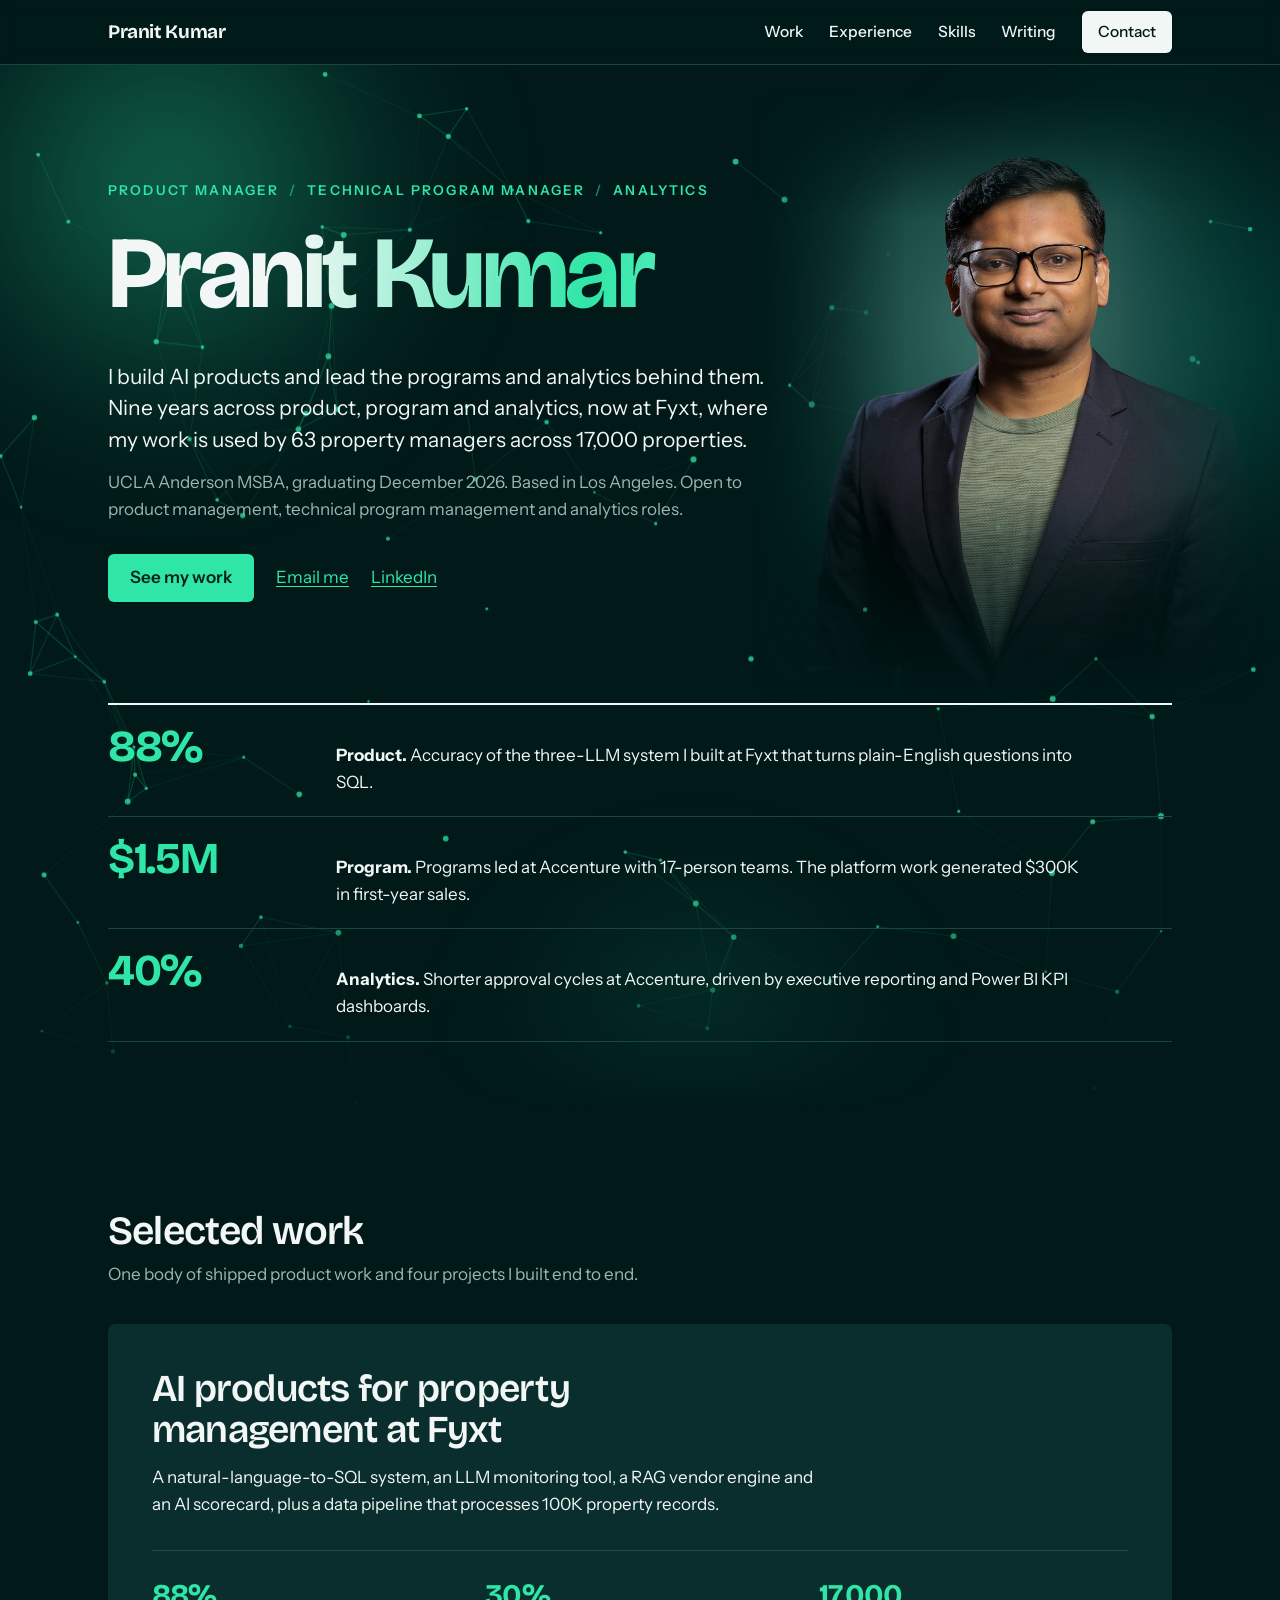
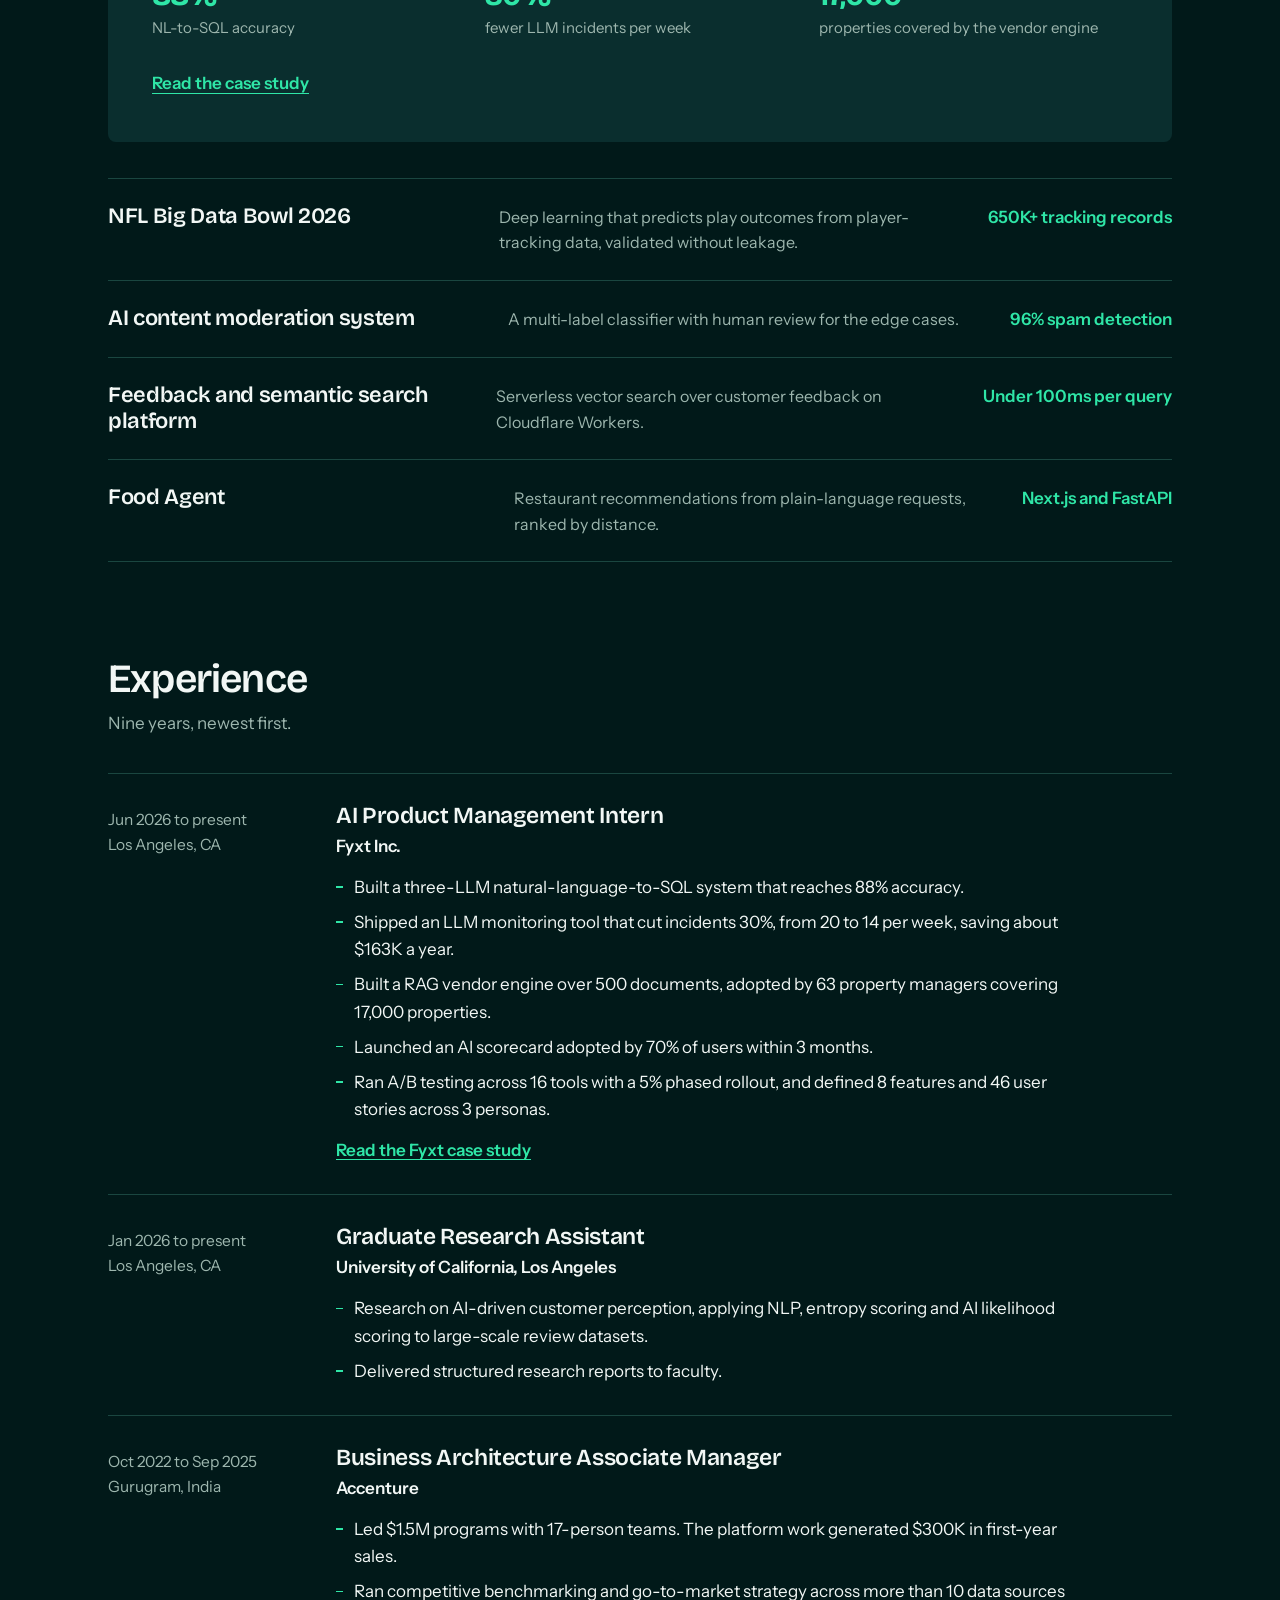
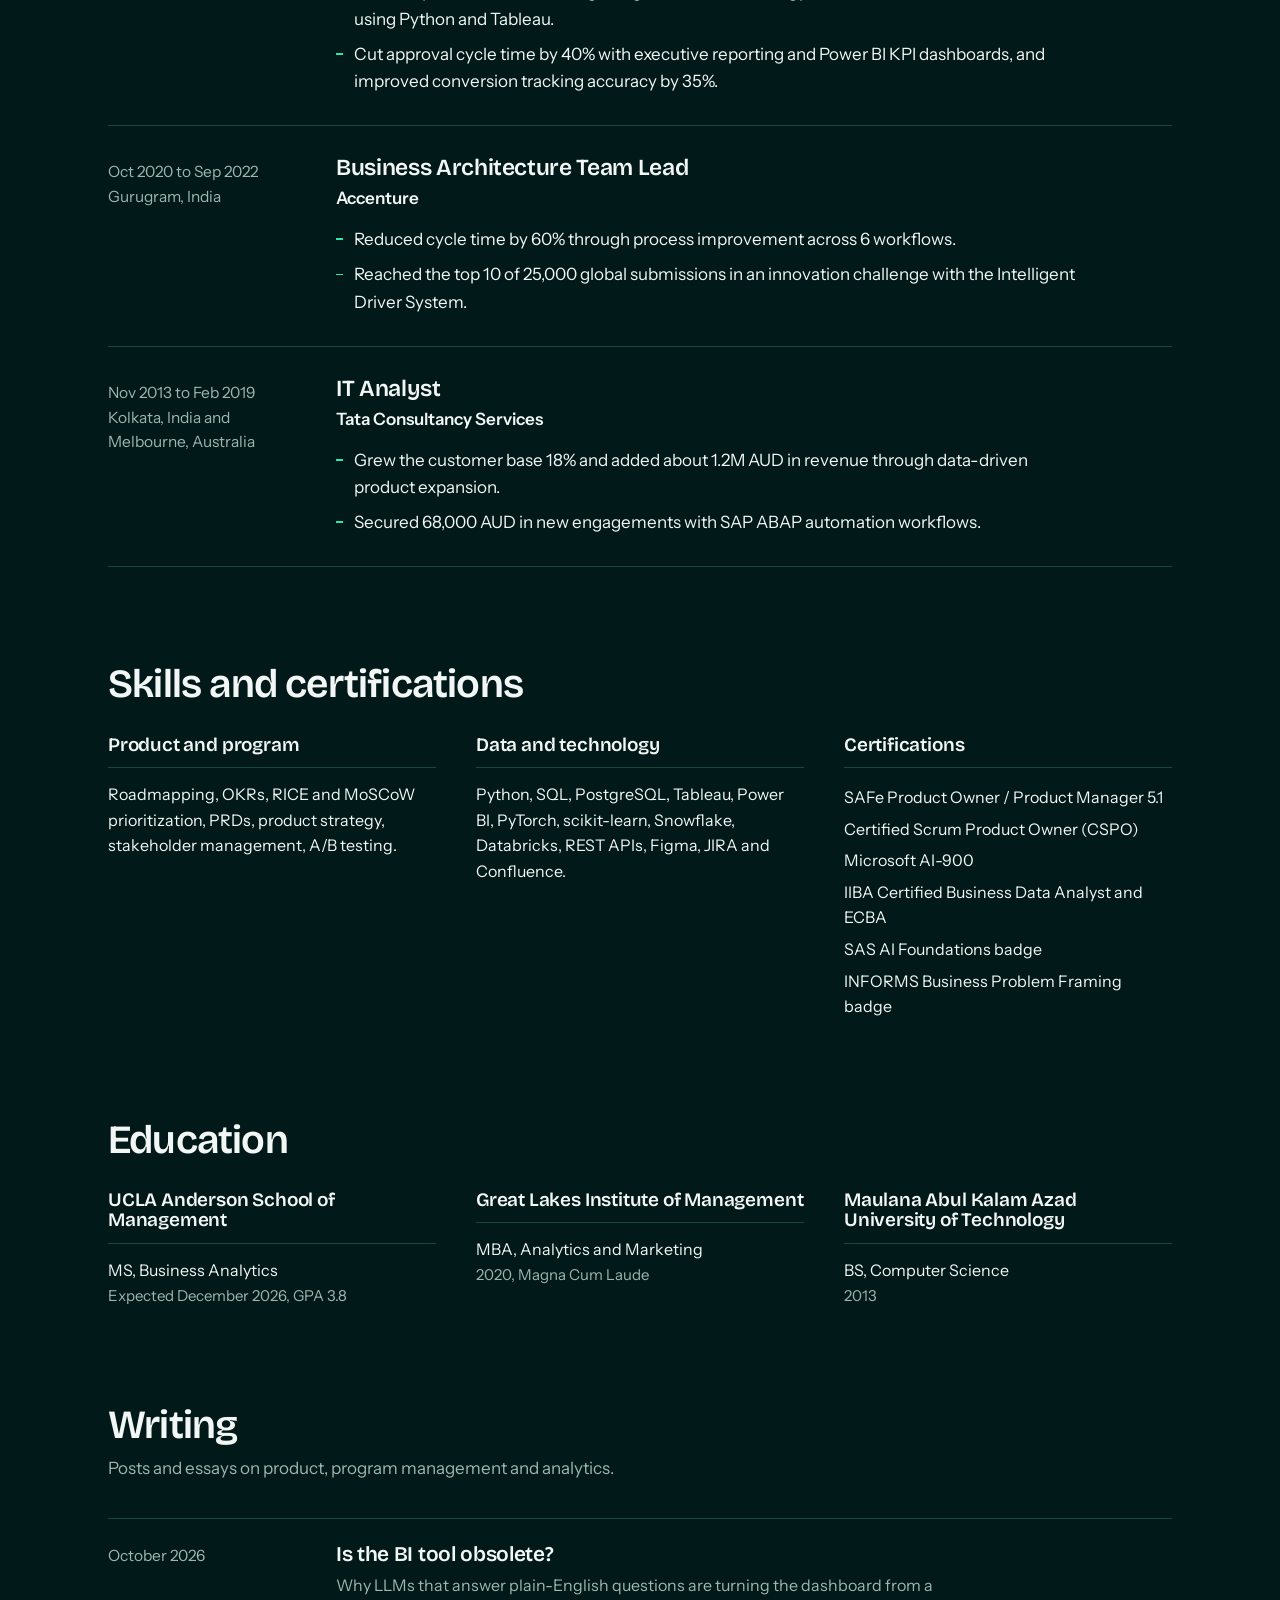
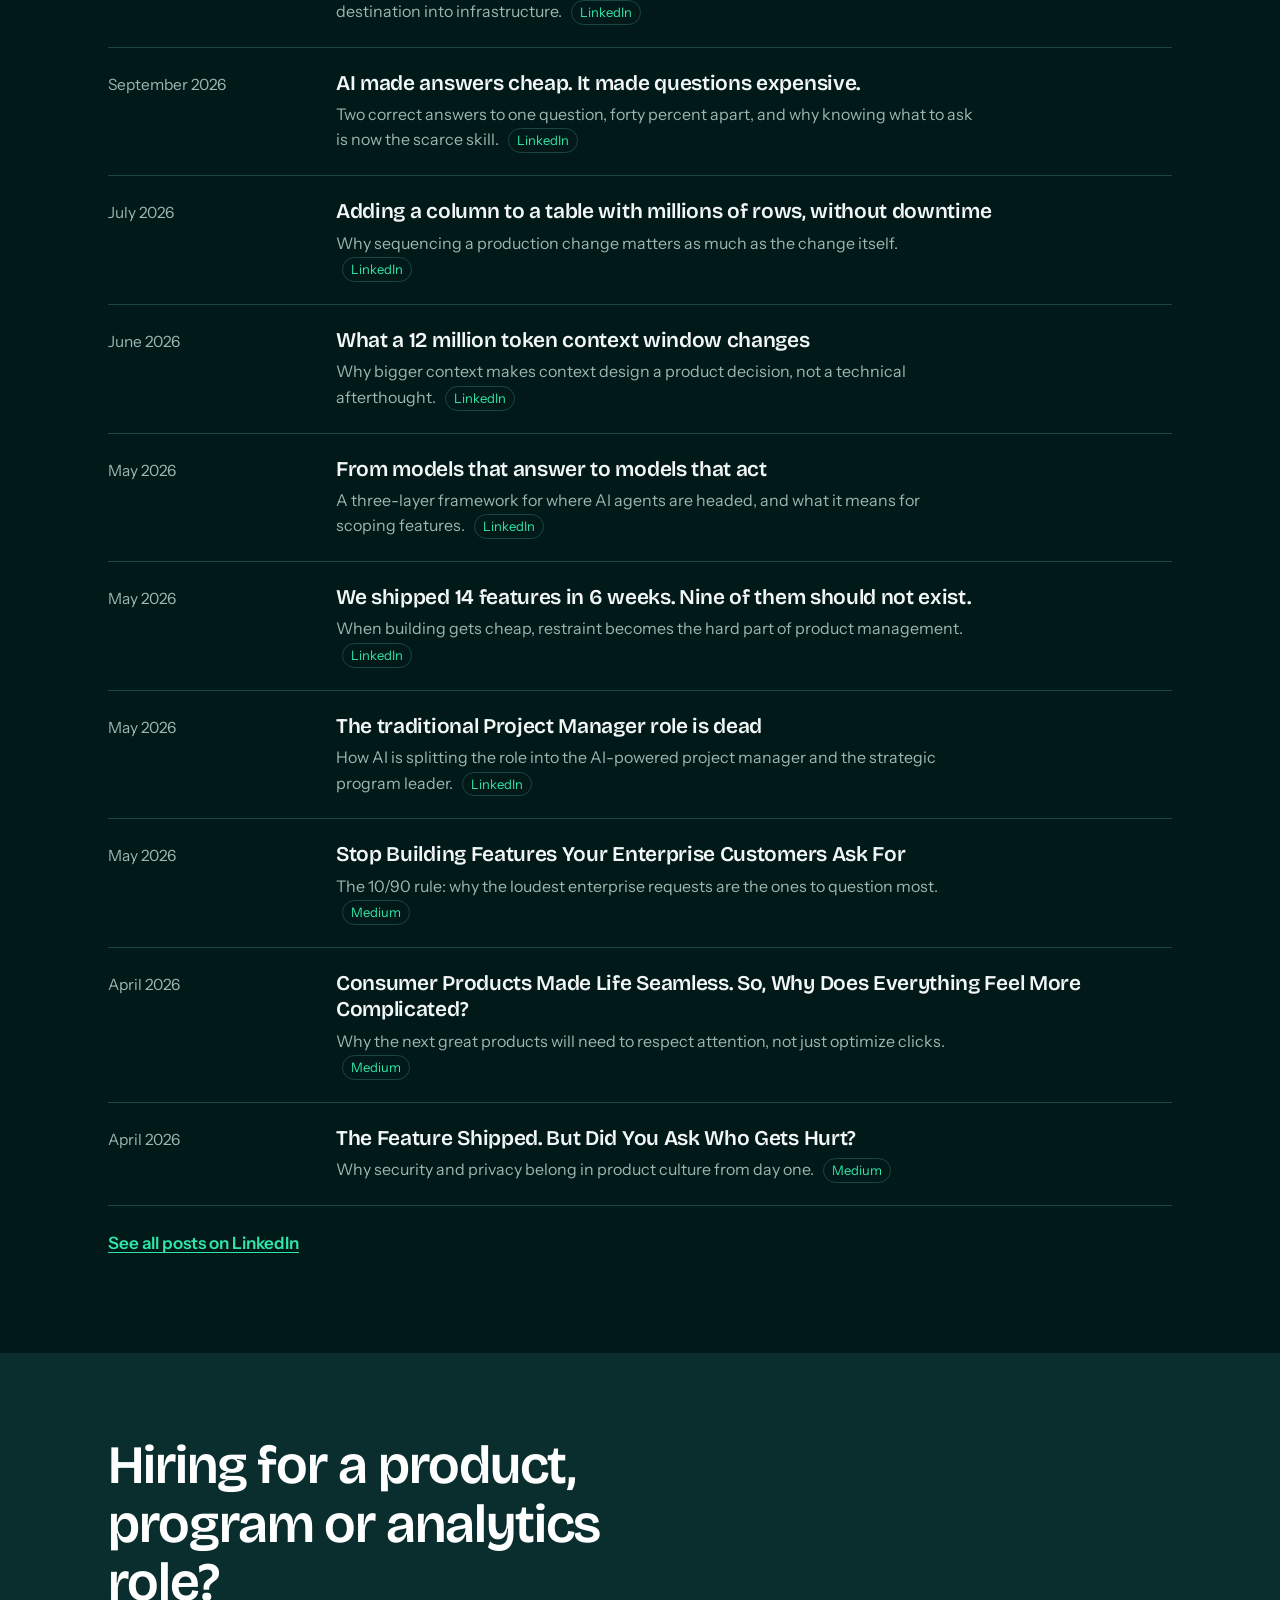
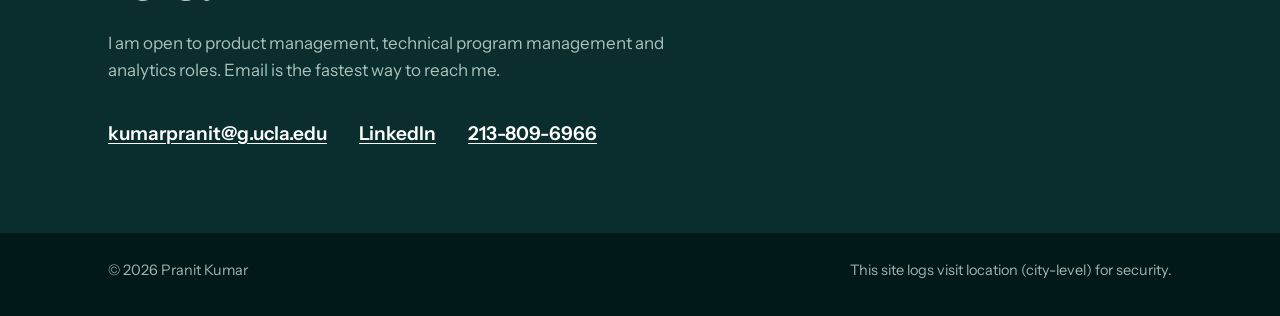
==== commit 9ab9562c: "Writing section: link LinkedIn posts and Medium articles Replace the three unlinked blog titles with" ====
--- a/index.html
+++ b/index.html
@@ -202,12 +202,20 @@
 <section class="section" id="writing">
   <div class="wrap">
     <h2>Writing</h2>
-    <p class="section-intro">Short essays on product management.</p>
+    <p class="section-intro">Posts and essays on product, program management and analytics.</p>
     <ul class="posts">
-      <li><time datetime="2025-11">November 2025</time><div><h3>Does an MBA make you a good Product Manager?</h3><p>Why frameworks matter less than applying them, and how structured thinking turns chaos into clarity.</p></div></li>
-      <li><time datetime="2025-10">October 2025</time><div><h3>Product Management Lessons from a Long-Distance Marriage</h3><p>Prioritization, communication and roadmap alignment, seen through the lens of marriage.</p></div></li>
-      <li><time datetime="2025-09">September 2025</time><div><h3>Always Ask: Why this Feature?</h3><p>How focusing on user intent turns feature requests into product outcomes.</p></div></li>
+      <li><time datetime="2026-10">October 2026</time><div><h3><a href="https://www.linkedin.com/feed/update/urn:li:activity:7519867170483326976/" target="_blank" rel="noopener">Is the BI tool obsolete?</a></h3><p>Why LLMs that answer plain-English questions are turning the dashboard from a destination into infrastructure. <span class="src">LinkedIn</span></p></div></li>
+      <li><time datetime="2026-09">September 2026</time><div><h3><a href="https://www.linkedin.com/feed/update/urn:li:activity:7502808185746014209/" target="_blank" rel="noopener">AI made answers cheap. It made questions expensive.</a></h3><p>Two correct answers to one question, forty percent apart, and why knowing what to ask is now the scarce skill. <span class="src">LinkedIn</span></p></div></li>
+      <li><time datetime="2026-07">July 2026</time><div><h3><a href="https://www.linkedin.com/feed/update/urn:li:activity:7486876889006080007/" target="_blank" rel="noopener">Adding a column to a table with millions of rows, without downtime</a></h3><p>Why sequencing a production change matters as much as the change itself. <span class="src">LinkedIn</span></p></div></li>
+      <li><time datetime="2026-06">June 2026</time><div><h3><a href="https://www.linkedin.com/feed/update/urn:li:activity:7470537730662477824/" target="_blank" rel="noopener">What a 12 million token context window changes</a></h3><p>Why bigger context makes context design a product decision, not a technical afterthought. <span class="src">LinkedIn</span></p></div></li>
+      <li><time datetime="2026-05">May 2026</time><div><h3><a href="https://www.linkedin.com/feed/update/urn:li:activity:7466122643348295680/" target="_blank" rel="noopener">From models that answer to models that act</a></h3><p>A three-layer framework for where AI agents are headed, and what it means for scoping features. <span class="src">LinkedIn</span></p></div></li>
+      <li><time datetime="2026-05">May 2026</time><div><h3><a href="https://www.linkedin.com/feed/update/urn:li:activity:7464931664578756608/" target="_blank" rel="noopener">We shipped 14 features in 6 weeks. Nine of them should not exist.</a></h3><p>When building gets cheap, restraint becomes the hard part of product management. <span class="src">LinkedIn</span></p></div></li>
+      <li><time datetime="2026-05">May 2026</time><div><h3><a href="https://www.linkedin.com/feed/update/urn:li:activity:7462740133553995776/" target="_blank" rel="noopener">The traditional Project Manager role is dead</a></h3><p>How AI is splitting the role into the AI-powered project manager and the strategic program leader. <span class="src">LinkedIn</span></p></div></li>
+      <li><time datetime="2026-05">May 2026</time><div><h3><a href="https://medium.com/p/stop-building-features-your-enterprise-customers-ask-for-09454feb9020" target="_blank" rel="noopener">Stop Building Features Your Enterprise Customers Ask For</a></h3><p>The 10/90 rule: why the loudest enterprise requests are the ones to question most. <span class="src">Medium</span></p></div></li>
+      <li><time datetime="2026-04">April 2026</time><div><h3><a href="https://medium.com/p/consumer-products-made-life-seamless-so-why-does-everything-feel-more-complicated-77fe0d9a6782" target="_blank" rel="noopener">Consumer Products Made Life Seamless. So, Why Does Everything Feel More Complicated?</a></h3><p>Why the next great products will need to respect attention, not just optimize clicks. <span class="src">Medium</span></p></div></li>
+      <li><time datetime="2026-04">April 2026</time><div><h3><a href="https://medium.com/p/the-feature-shipped-but-did-you-ask-who-gets-hurt-154e034981a9" target="_blank" rel="noopener">The Feature Shipped. But Did You Ask Who Gets Hurt?</a></h3><p>Why security and privacy belong in product culture from day one. <span class="src">Medium</span></p></div></li>
     </ul>
+    <p class="posts-more"><a href="https://www.linkedin.com/in/kumarpranit/recent-activity/all/" target="_blank" rel="noopener">See all posts on LinkedIn</a></p>
   </div>
 </section>
 
--- a/css/site.css
+++ b/css/site.css
@@ -221,3 +221,9 @@
     -webkit-mask-composite:source-in; mask-composite:intersect}
   .hero-roles{letter-spacing:.16em}
 }
+
+/* Writing: linked posts */
+.posts h3 a{color:var(--ink); text-decoration:none}
+.posts h3 a:hover{color:var(--green); text-decoration:underline; text-underline-offset:4px; text-decoration-thickness:2px}
+.posts .src{display:inline-block; margin-left:6px; padding:1px 8px; border:1px solid var(--line); border-radius:999px; font-size:13px; color:var(--green); white-space:nowrap}
+.posts-more{margin-top:24px; font-weight:600}
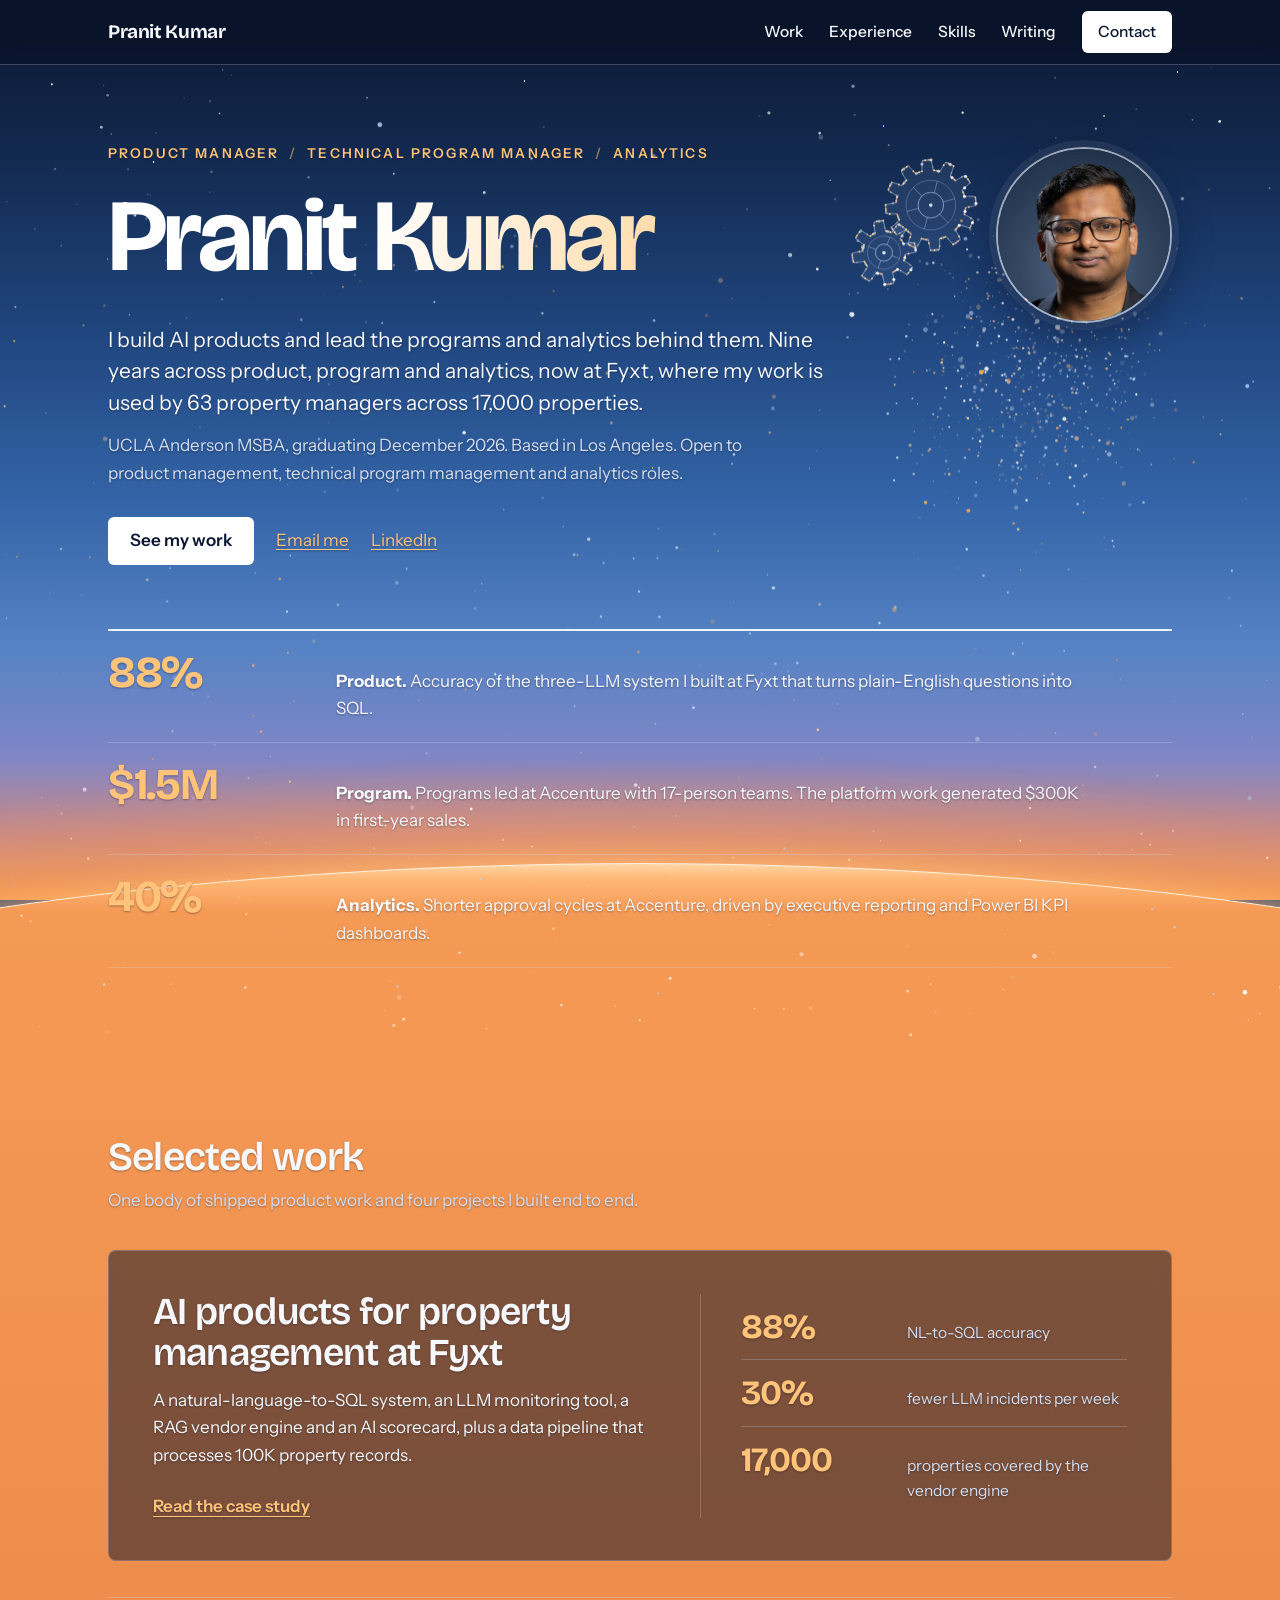
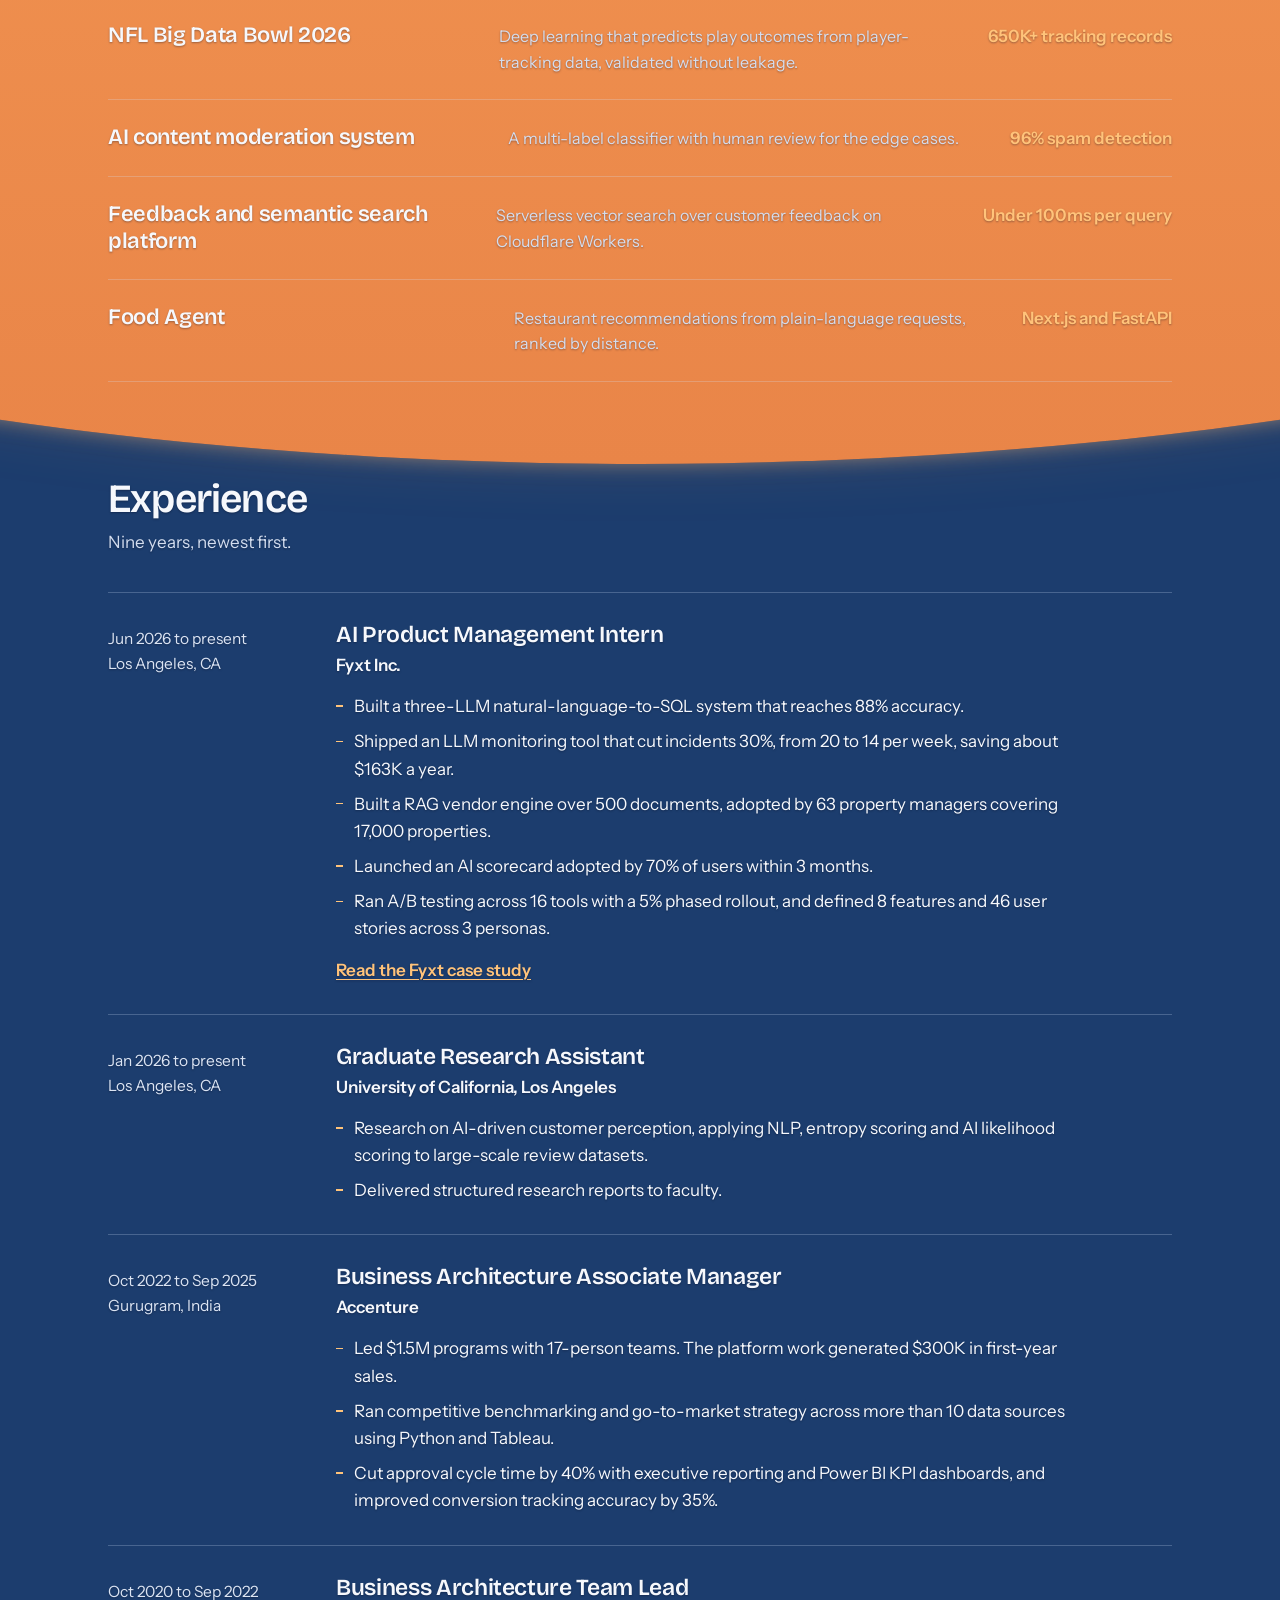
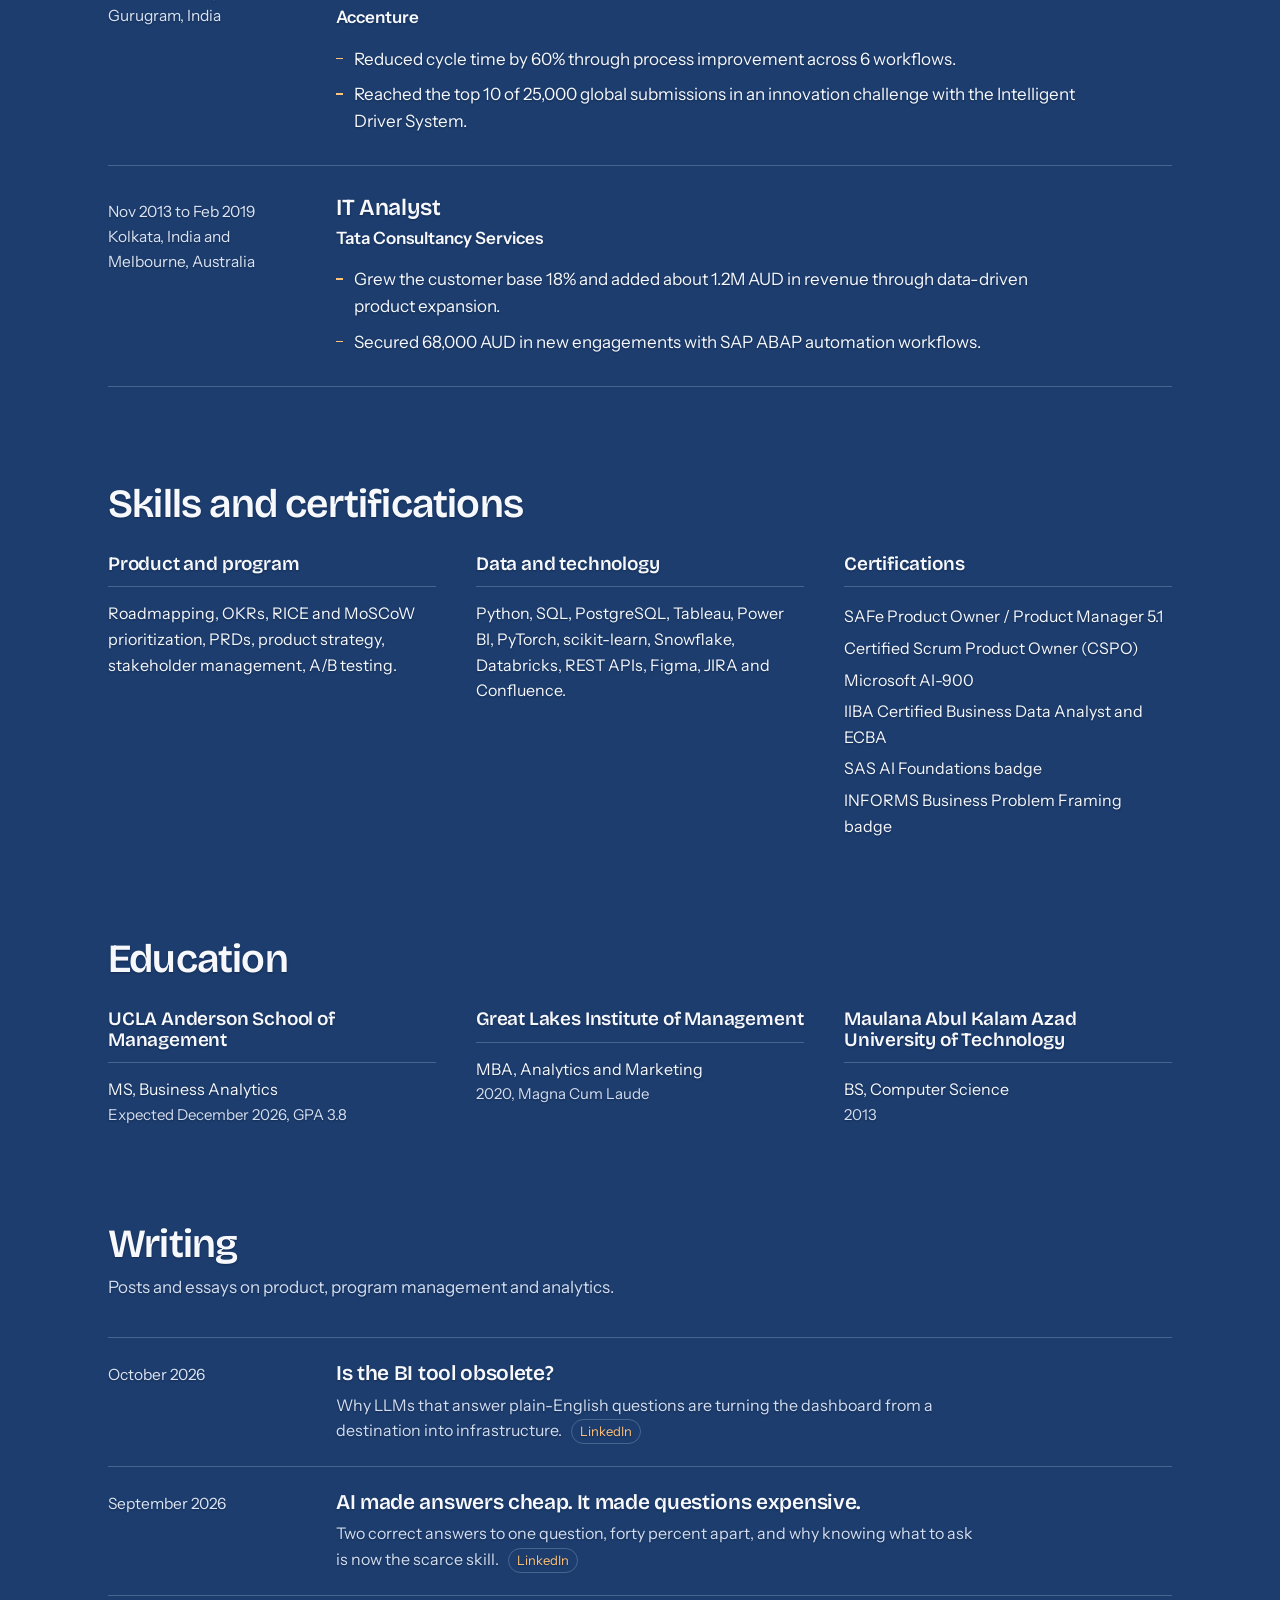
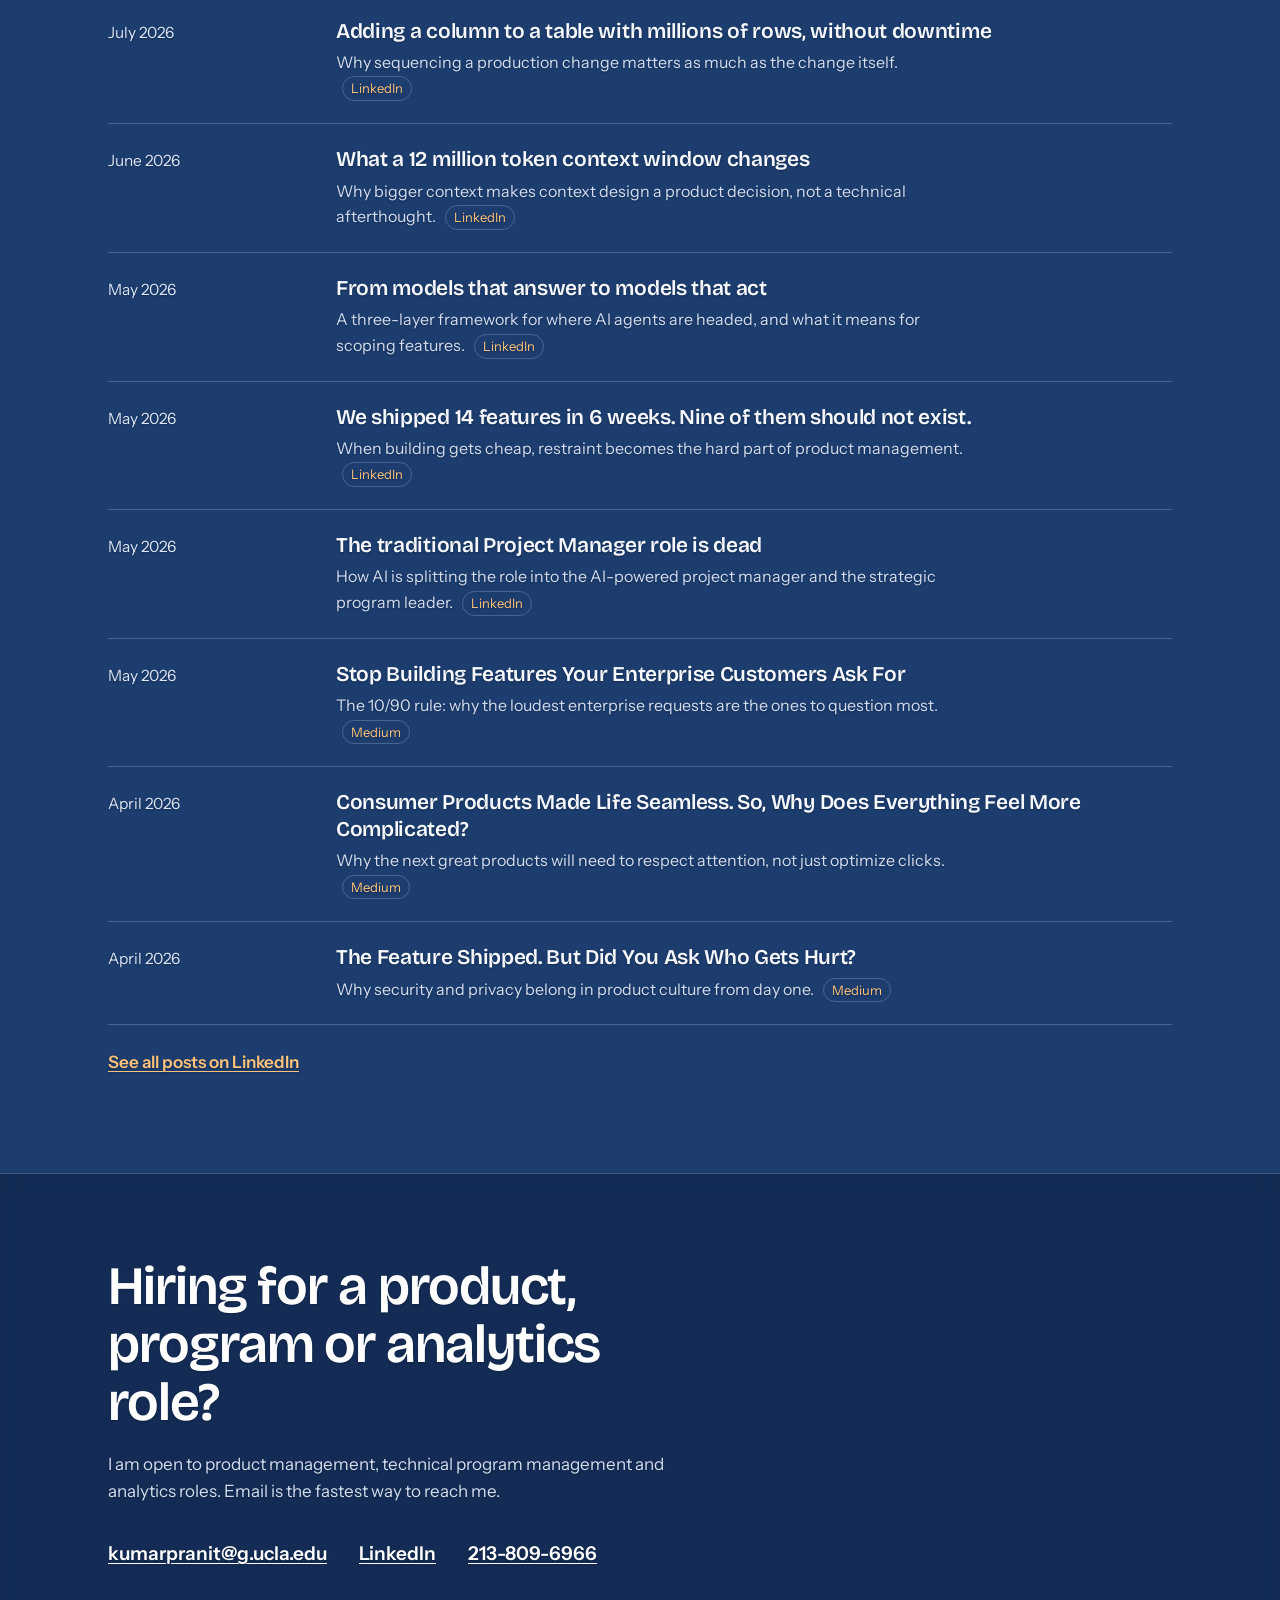
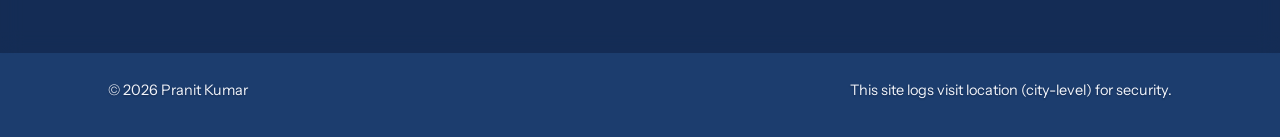
==== commit cdb9ebb6: "Site-wide sunset sky, amber accents, small circular portrait - One fixed sky behind every section an" ====
--- a/index.html
+++ b/index.html
@@ -13,7 +13,7 @@
 <meta property="og:url" content="https://www.pranitkumar.net/">
 <meta property="og:image" content="https://www.pranitkumar.net/assets/pranit.jpg">
 <meta name="twitter:card" content="summary">
-<link rel="icon" href="data:image/svg+xml,%3Csvg xmlns='http://www.w3.org/2000/svg' viewBox='0 0 64 64'%3E%3Crect width='64' height='64' rx='12' fill='%230c5b4c'/%3E%3Ctext x='32' y='43' font-family='Arial,sans-serif' font-size='30' font-weight='700' fill='white' text-anchor='middle'%3EPK%3C/text%3E%3C/svg%3E">
+<link rel="icon" href="data:image/svg+xml,%3Csvg xmlns='http://www.w3.org/2000/svg' viewBox='0 0 64 64'%3E%3Crect width='64' height='64' rx='12' fill='%231b3a6b'/%3E%3Ctext x='32' y='43' font-family='Arial,sans-serif' font-size='30' font-weight='700' fill='white' text-anchor='middle'%3EPK%3C/text%3E%3C/svg%3E">
 <link rel="preconnect" href="https://fonts.googleapis.com">
 <link rel="preconnect" href="https://fonts.gstatic.com" crossorigin>
 <link href="https://fonts.googleapis.com/css2?family=Bricolage+Grotesque:opsz,wght@12..96,500..700&family=Instrument+Sans:wght@400;500;600&display=swap" rel="stylesheet">
@@ -50,7 +50,7 @@
           <a href="https://www.linkedin.com/in/kumarpranit/" target="_blank" rel="noopener">LinkedIn</a>
         </div>
       </div>
-      <figure class="hero-figure"><picture><source media="(max-width:860px)" srcset="assets/pranit-face.jpg"><img class="hero-photo" src="assets/pranit.jpg" alt="Portrait of Pranit Kumar" width="880" height="1100"></picture></figure>
+      <figure class="hero-figure"><picture><source media="(max-width:860px)" srcset="assets/pranit-face.jpg"><img class="hero-photo" src="assets/pranit-face.jpg" alt="Portrait of Pranit Kumar" width="400" height="400"></picture></figure>
     </div>
     <ul class="ledger" aria-label="Selected results">
       <li><b>88%</b><span><strong>Product.</strong> Accuracy of the three-LLM system I built at Fyxt that turns plain-English questions into SQL.</span></li>
--- a/css/site.css
+++ b/css/site.css
@@ -183,20 +183,19 @@
 
 @media (max-width:420px){ .site-nav{gap:12px} .site-head .wrap{gap:10px} }
 
-/* Hero background animation: drifting glow and particle network (as on the previous site) */
-.hero{position:relative; overflow:hidden; padding-bottom:72px}
+/* Hero sky: teal dusk gradient, star-field canvas, and a planet horizon at the bottom */
+.hero{position:relative; overflow:hidden; padding-bottom:150px;
+  background:linear-gradient(180deg, #010d0f 0%, #011919 22%, #03302d 58%, #075247 84%, #0f7a66 100%)}
 .hero > .wrap{position:relative; z-index:2}
 .hero-canvas{position:absolute; inset:0; width:100%; height:100%; pointer-events:none; z-index:1}
-.aurora{position:absolute; inset:0; overflow:hidden; pointer-events:none; z-index:0}
-.aurora .blob{position:absolute; border-radius:50%; filter:blur(64px); will-change:transform}
-.aurora .b1{width:560px; height:560px; left:-110px; top:-160px; background:radial-gradient(circle, rgba(47,230,167,.42) 0%, rgba(47,230,167,.14) 42%, rgba(47,230,167,0) 72%); animation:aurora1 13s ease-in-out infinite alternate}
-.aurora .b2{width:500px; height:500px; right:-120px; top:2%; background:radial-gradient(circle, rgba(20,160,140,.46) 0%, rgba(20,160,140,.16) 45%, rgba(20,160,140,0) 72%); animation:aurora2 17s ease-in-out infinite alternate}
-.aurora .b3{width:420px; height:420px; left:38%; bottom:-190px; background:radial-gradient(circle, rgba(47,230,167,.32) 0%, rgba(47,230,167,.10) 48%, rgba(47,230,167,0) 72%); animation:aurora3 19s ease-in-out infinite alternate}
-@keyframes aurora1{from{transform:translate(0,0) scale(1)} to{transform:translate(130px,70px) scale(1.18)}}
-@keyframes aurora2{from{transform:translate(0,0) scale(1.08)} to{transform:translate(-120px,90px) scale(.92)}}
-@keyframes aurora3{from{transform:translate(0,0) scale(.95)} to{transform:translate(-90px,-70px) scale(1.15)}}
-@media (prefers-reduced-motion:reduce){ .aurora .blob{animation:none} }
-.aurora, .hero-canvas{-webkit-mask-image:linear-gradient(#000 78%, transparent); mask-image:linear-gradient(#000 78%, transparent)}
+.aurora{position:absolute; inset:0; pointer-events:none; z-index:0; overflow:hidden}
+.aurora .blob{display:none}
+.aurora::before{content:""; position:absolute; left:50%; bottom:-40px; width:120%; height:260px; transform:translateX(-50%);
+  background:radial-gradient(ellipse at 50% 100%, rgba(47,230,167,.34) 0%, rgba(47,230,167,.12) 38%, rgba(47,230,167,0) 70%)}
+.aurora::after{content:""; position:absolute; left:50%; bottom:-1130px; width:3200px; height:1200px; transform:translateX(-50%);
+  border-radius:50%; background:var(--paper); border-top:1.5px solid rgba(160,255,225,.85);
+  box-shadow:0 -6px 28px rgba(47,230,167,.45), 0 -30px 90px rgba(47,230,167,.18)}
+@media (max-width:860px){ .hero{padding-bottom:110px} }
 
 /* Hero: roles line above the name */
 .hero-roles{font-size:13.5px; font-weight:600; letter-spacing:.2em; text-transform:uppercase; color:var(--green); margin-bottom:22px; line-height:1.8}
@@ -227,3 +226,162 @@
 .posts h3 a:hover{color:var(--green); text-decoration:underline; text-underline-offset:4px; text-decoration-thickness:2px}
 .posts .src{display:inline-block; margin-left:6px; padding:1px 8px; border:1px solid var(--line); border-radius:999px; font-size:13px; color:var(--green); white-space:nowrap}
 .posts-more{margin-top:24px; font-weight:600}
+
+/* Layering inside the hero: sky < portrait < star canvas < text */
+.hero > .wrap{z-index:auto}
+.hero-canvas{z-index:2}
+.hero-grid > div:first-child, .hero .ledger{position:relative; z-index:3}
+.hero-grid > figure{position:relative; z-index:1}
+@media (min-width:861px){ .hero-figure{z-index:1} }
+
+/* Featured work: two columns on wide screens so the card has no empty right half */
+@media (min-width:861px){
+  .feature{display:grid; grid-template-columns:minmax(0,1.15fr) minmax(0,1fr); column-gap:56px; align-items:start; padding:40px 44px}
+  .feature h3, .feature p, .feature .read{grid-column:1}
+  .feature h3{max-width:none}
+  .feature .read{margin-top:24px; justify-self:start}
+  .feature-facts{grid-column:2; grid-row:1 / span 3; align-self:center; grid-template-columns:1fr; gap:0; margin-top:0; padding-top:0; border-top:0; border-left:1px solid var(--wash-line); padding-left:40px}
+  .feature-facts div{display:grid; grid-template-columns:150px minmax(0,1fr); align-items:baseline; gap:16px; padding:14px 0}
+  .feature-facts div + div{border-top:1px solid var(--wash-line)}
+  .feature-facts b{font-size:34px}
+  .feature-facts span{margin-top:0; font-size:15.5px}
+}
+
+/* ------------------------------------------------------------------
+   Site-wide sky: one fixed dusk gradient with stars and a planet
+   horizon behind every section and page. Content scrolls over it.
+   ------------------------------------------------------------------ */
+:root{
+  --paper:#021a1b;
+  --wash:rgba(1,22,23,.52);
+  --wash-hover:rgba(1,22,23,.7);
+  --wash-line:rgba(190,255,232,.2);
+  --soft:#c4dad2;
+  --line:rgba(190,255,232,.2);
+  --head-bg:rgba(2,26,27,.72);
+  --contact-bg:rgba(1,20,21,.62);
+  --contact-soft:#c4dad2;
+  --green:#52f0bd;
+  --green-deep:#9af7d8;
+  --btn-bg:#3be9b0;
+}
+html{background:#06383a}
+body{background:transparent; position:relative; min-height:100vh}
+body::before{content:""; position:fixed; inset:0; z-index:-2; pointer-events:none;
+  background:
+    radial-gradient(1.2px 1.2px at 12% 18%, rgba(255,255,255,.9) 50%, transparent 51%),
+    radial-gradient(1px 1px at 27% 42%, rgba(190,255,232,.8) 50%, transparent 51%),
+    radial-gradient(1.4px 1.4px at 41% 9%, rgba(255,255,255,.85) 50%, transparent 51%),
+    radial-gradient(1px 1px at 58% 31%, rgba(255,255,255,.7) 50%, transparent 51%),
+    radial-gradient(1.2px 1.2px at 69% 14%, rgba(255,214,150,.85) 50%, transparent 51%),
+    radial-gradient(1px 1px at 83% 37%, rgba(255,255,255,.8) 50%, transparent 51%),
+    radial-gradient(1.3px 1.3px at 92% 8%, rgba(190,255,232,.9) 50%, transparent 51%),
+    radial-gradient(1px 1px at 6% 55%, rgba(255,255,255,.6) 50%, transparent 51%),
+    radial-gradient(1px 1px at 36% 63%, rgba(255,255,255,.55) 50%, transparent 51%),
+    radial-gradient(1.2px 1.2px at 51% 52%, rgba(255,214,150,.7) 50%, transparent 51%),
+    radial-gradient(1px 1px at 76% 58%, rgba(255,255,255,.6) 50%, transparent 51%),
+    radial-gradient(1px 1px at 19% 74%, rgba(255,255,255,.45) 50%, transparent 51%),
+    radial-gradient(1px 1px at 64% 77%, rgba(255,255,255,.45) 50%, transparent 51%),
+    radial-gradient(1px 1px at 88% 70%, rgba(190,255,232,.5) 50%, transparent 51%),
+    radial-gradient(ellipse 90% 26% at 50% 100%, rgba(150,255,220,.34) 0%, rgba(90,230,190,.14) 45%, rgba(47,230,167,0) 75%),
+    linear-gradient(180deg, #021a1b 0%, #042b2b 24%, #084844 50%, #0d655b 72%, #14806f 90%, #1f9a84 100%)}
+body::after{content:""; position:fixed; left:50%; bottom:-1150px; width:3400px; height:1200px; transform:translateX(-50%);
+  z-index:-1; pointer-events:none; border-radius:50%; background:#011416; border-top:1.5px solid rgba(200,255,235,.9);
+  box-shadow:0 -6px 30px rgba(120,255,215,.55), 0 -34px 100px rgba(47,230,167,.22)}
+
+/* The hero no longer paints its own sky; it shows the shared one */
+.hero{background:none; padding-bottom:72px}
+.aurora{display:none}
+@media (max-width:860px){ .hero{padding-bottom:56px} }
+
+/* Panels sit on the sky as dark glass so text stays readable */
+.feature, .next a{backdrop-filter:blur(10px); -webkit-backdrop-filter:blur(10px); border:1px solid var(--wash-line)}
+.contact{backdrop-filter:blur(10px); -webkit-backdrop-filter:blur(10px); border-top:1px solid var(--wash-line)}
+.site-foot{color:#d5e6e0; position:relative}
+.ledger{border-top-color:rgba(255,255,255,.85)}
+.role-when, .posts time{color:#d0e2dc}
+
+/* ------------------------------------------------------------------
+   Palette: night-to-sunset sky (navy, blue, violet, orange) replacing
+   the dark teal theme. Accents are warm amber; buttons are white.
+   ------------------------------------------------------------------ */
+:root{
+  --paper:#0a1326;
+  --ink:#f6f8fc;
+  --soft:#d3ddef;
+  --line:rgba(214,228,255,.24);
+  --wash:rgba(8,16,38,.5);
+  --wash-hover:rgba(8,16,38,.68);
+  --wash-line:rgba(214,228,255,.24);
+  --green:#ffc37a;
+  --green-deep:#ffe2b8;
+  --head-bg:rgba(9,18,40,.72);
+  --btn-bg:#ffffff;
+  --btn-bg-hover:#ffe2b8;
+  --btn-ink:#0b1730;
+  --cta-bg:#ffffff;
+  --cta-ink:#0b1730;
+  --contact-bg:rgba(8,16,38,.6);
+  --contact-ink:#ffffff;
+  --contact-soft:#d3ddef;
+  --contact-hover:#ffc37a;
+}
+html{background:#1c3d6e}
+body{text-shadow:0 1px 2px rgba(6,12,32,.35)}
+.btn, .site-nav a.cta{text-shadow:none}
+body::before{
+  background:
+    radial-gradient(1.2px 1.2px at 12% 18%, rgba(255,255,255,.95) 50%, transparent 51%),
+    radial-gradient(1px 1px at 27% 42%, rgba(255,255,255,.8) 50%, transparent 51%),
+    radial-gradient(1.4px 1.4px at 41% 9%, rgba(255,255,255,.9) 50%, transparent 51%),
+    radial-gradient(1px 1px at 58% 31%, rgba(255,255,255,.75) 50%, transparent 51%),
+    radial-gradient(1.2px 1.2px at 69% 14%, rgba(255,205,140,.9) 50%, transparent 51%),
+    radial-gradient(1px 1px at 83% 37%, rgba(255,255,255,.8) 50%, transparent 51%),
+    radial-gradient(1.3px 1.3px at 92% 8%, rgba(255,255,255,.9) 50%, transparent 51%),
+    radial-gradient(1px 1px at 6% 55%, rgba(255,255,255,.6) 50%, transparent 51%),
+    radial-gradient(1px 1px at 36% 63%, rgba(255,255,255,.55) 50%, transparent 51%),
+    radial-gradient(1.2px 1.2px at 51% 52%, rgba(255,205,140,.7) 50%, transparent 51%),
+    radial-gradient(1px 1px at 76% 58%, rgba(255,255,255,.6) 50%, transparent 51%),
+    radial-gradient(ellipse 95% 20% at 50% 100%, rgba(255,170,90,.55) 0%, rgba(255,150,80,.2) 50%, rgba(255,150,80,0) 78%),
+    linear-gradient(180deg, #0b1730 0%, #12284c 16%, #1f447c 36%, #3465a8 56%, #5683c4 72%, #7f86c6 84%, #c98a86 93%, #f29a52 100%)}
+body::after{background:#0a1124; border-top:1.5px solid rgba(255,226,190,.95);
+  box-shadow:0 -5px 26px rgba(255,170,90,.6), 0 -30px 90px rgba(255,150,80,.25)}
+.hero h1{background:linear-gradient(95deg, #ffffff 0%, #ffffff 34%, #ffe2b8 68%, #ffb468 100%); -webkit-background-clip:text; background-clip:text; color:transparent; -webkit-text-fill-color:transparent; text-shadow:none}
+.site-foot{color:#f1f4fa}
+.role-when, .posts time{color:#dbe4f3}
+.ledger{border-top-color:rgba(255,255,255,.9)}
+
+/* Cut-out portrait: the sky shows behind it, so only the bottom needs to fade */
+@media (min-width:861px){
+  .hero-photo{
+    -webkit-mask-image:linear-gradient(to bottom, #000 0%, #000 66%, transparent 97%);
+    mask-image:linear-gradient(to bottom, #000 0%, #000 66%, transparent 97%);
+    -webkit-mask-composite:source-over; mask-composite:add;
+    filter:drop-shadow(0 0 28px rgba(10,20,48,.35))}
+}
+
+/* Small framed portrait (desktop). Replaces the large blended portrait. */
+@media (min-width:861px){
+  .hero-grid{grid-template-columns:minmax(0,1fr) 300px; gap:56px; align-items:start}
+  .hero-grid > figure, .hero-figure{margin:6px 0 0; z-index:3; justify-self:end}
+  .hero-photo{width:236px; height:auto; aspect-ratio:4/5; object-fit:cover; object-position:50% 18%;
+    -webkit-mask-image:none; mask-image:none; filter:none;
+    border-radius:18px; border:1px solid rgba(255,255,255,.5);
+    box-shadow:0 20px 50px rgba(6,12,32,.45), 0 0 0 6px rgba(255,255,255,.07)}
+}
+
+/* Portrait: small circle on every screen size */
+@media (min-width:861px){
+  .hero-grid{grid-template-columns:minmax(0,1fr) 260px}
+  .hero-photo{width:176px; height:176px; aspect-ratio:auto; object-position:50% 50%; border-radius:50%;
+    border:2px solid rgba(255,255,255,.6); box-shadow:0 16px 40px rgba(6,12,32,.45), 0 0 0 7px rgba(255,255,255,.08)}
+}
+@media (max-width:860px){
+  .hero-photo{border:2px solid rgba(255,255,255,.6); box-shadow:0 0 0 6px rgba(255,255,255,.08)}
+}
+
+/* Horizon: no dark band below it. The planet surface glows orange and only a thin slice shows. */
+body::after{bottom:-1164px; background:linear-gradient(180deg, #ffd6a6 0%, #ffb877 1.2%, #f59a55 4%, #e98548 100%);
+  border-top:1.5px solid rgba(255,244,226,.95);
+  box-shadow:0 -4px 22px rgba(255,190,120,.6), 0 -26px 80px rgba(255,160,90,.28)}
+:root{ --contact-bg:rgba(10,20,46,.38) }
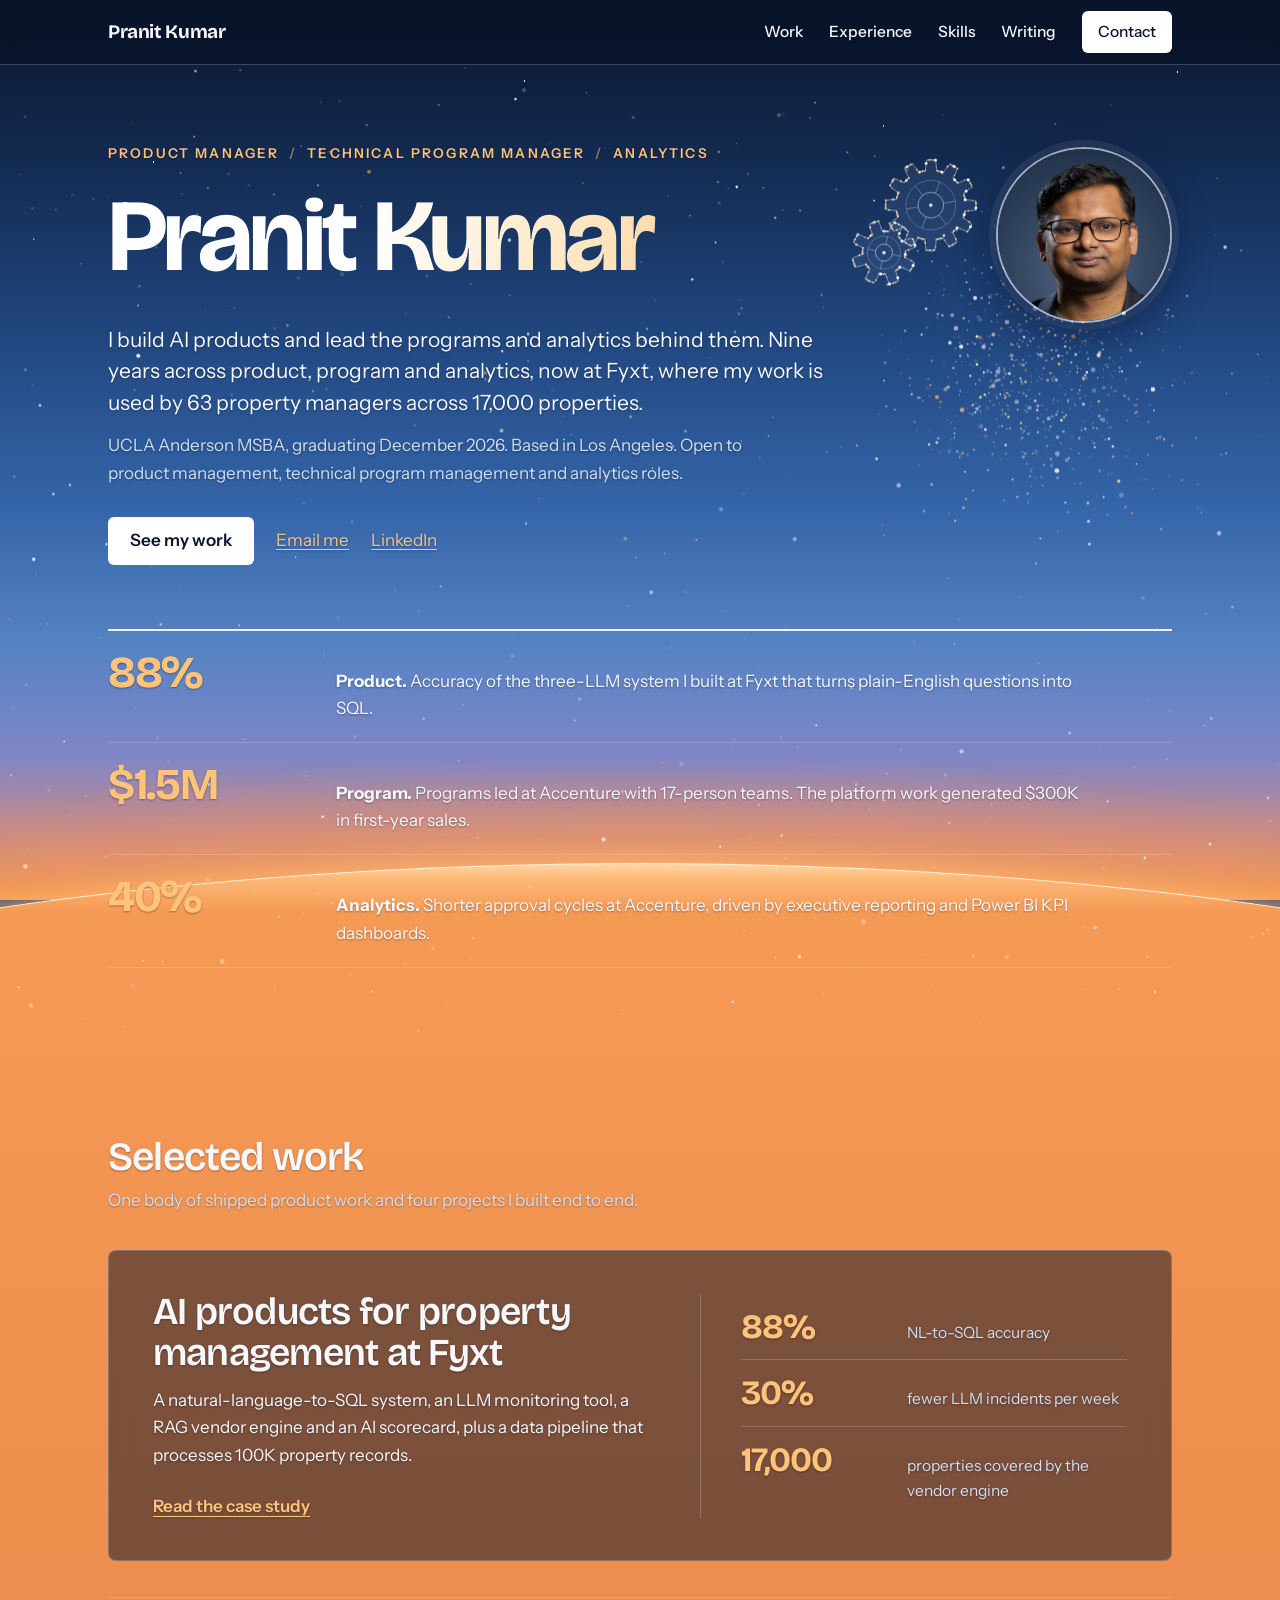
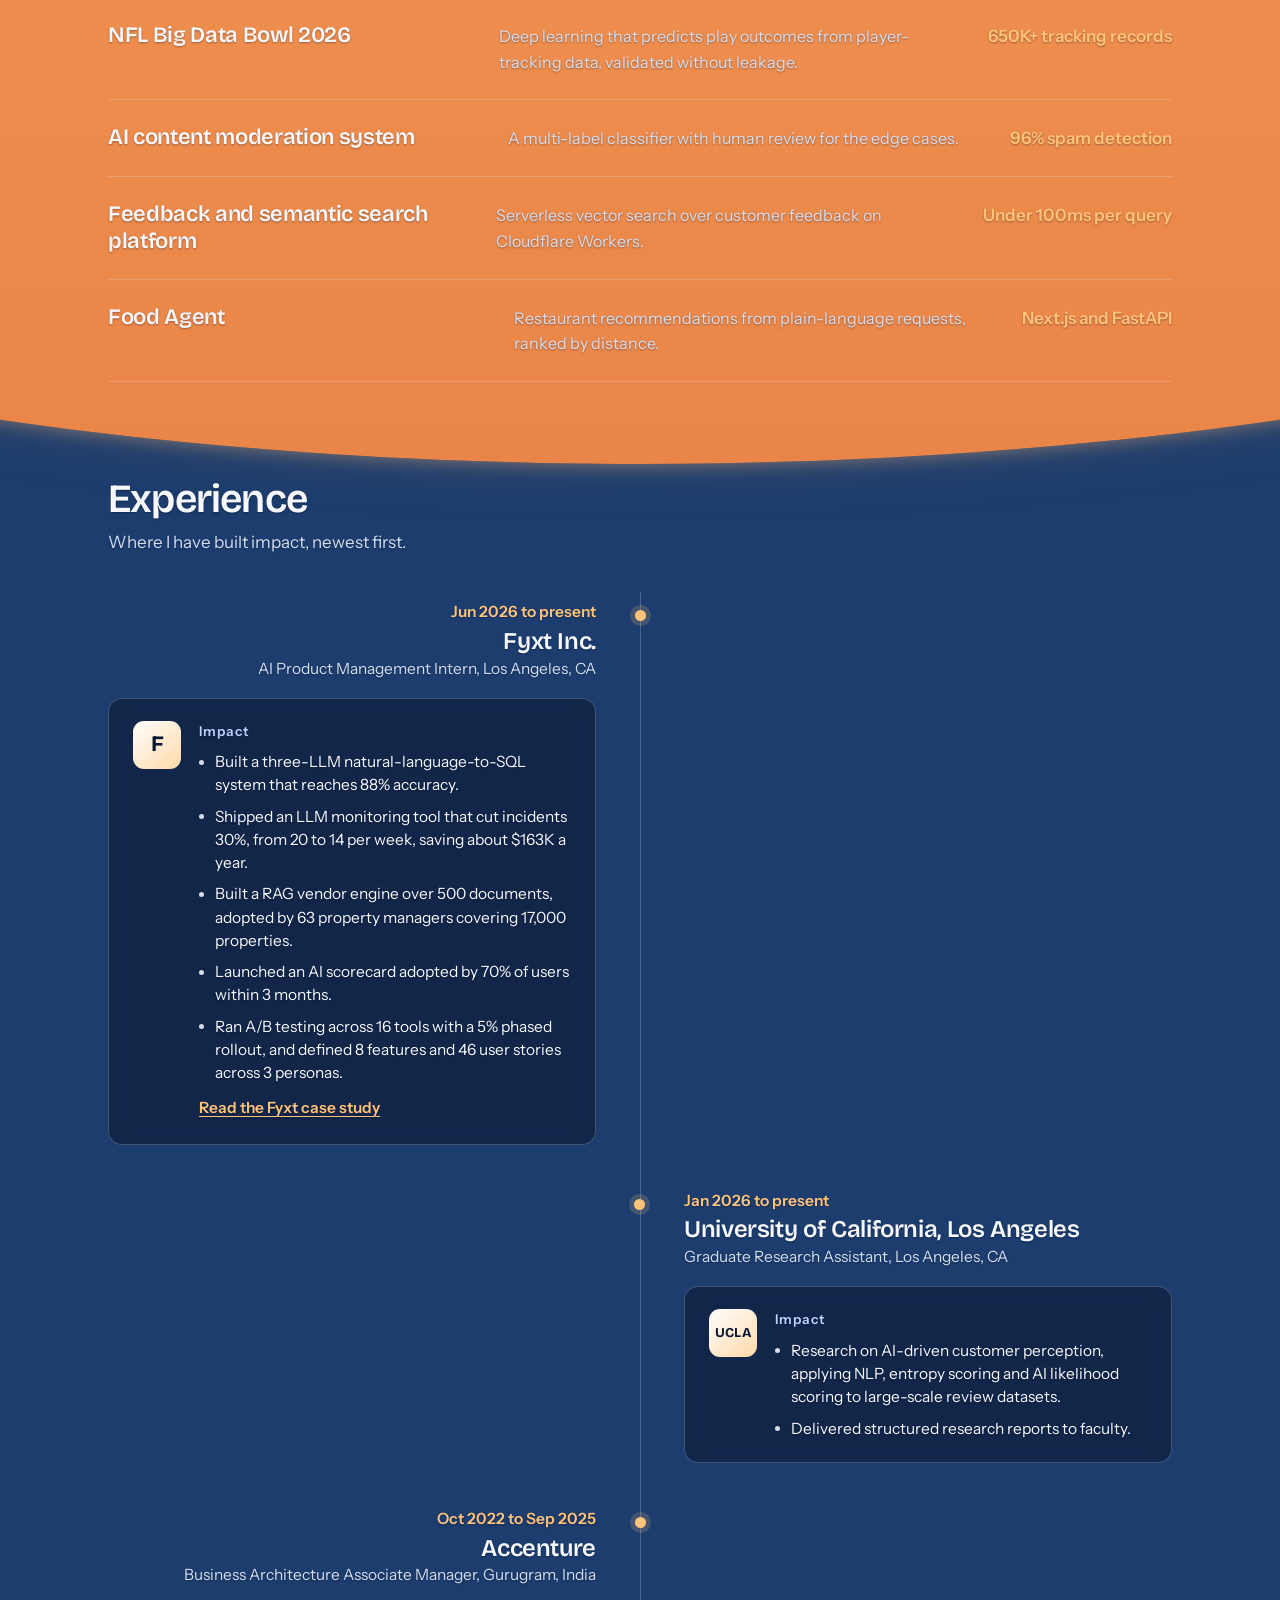
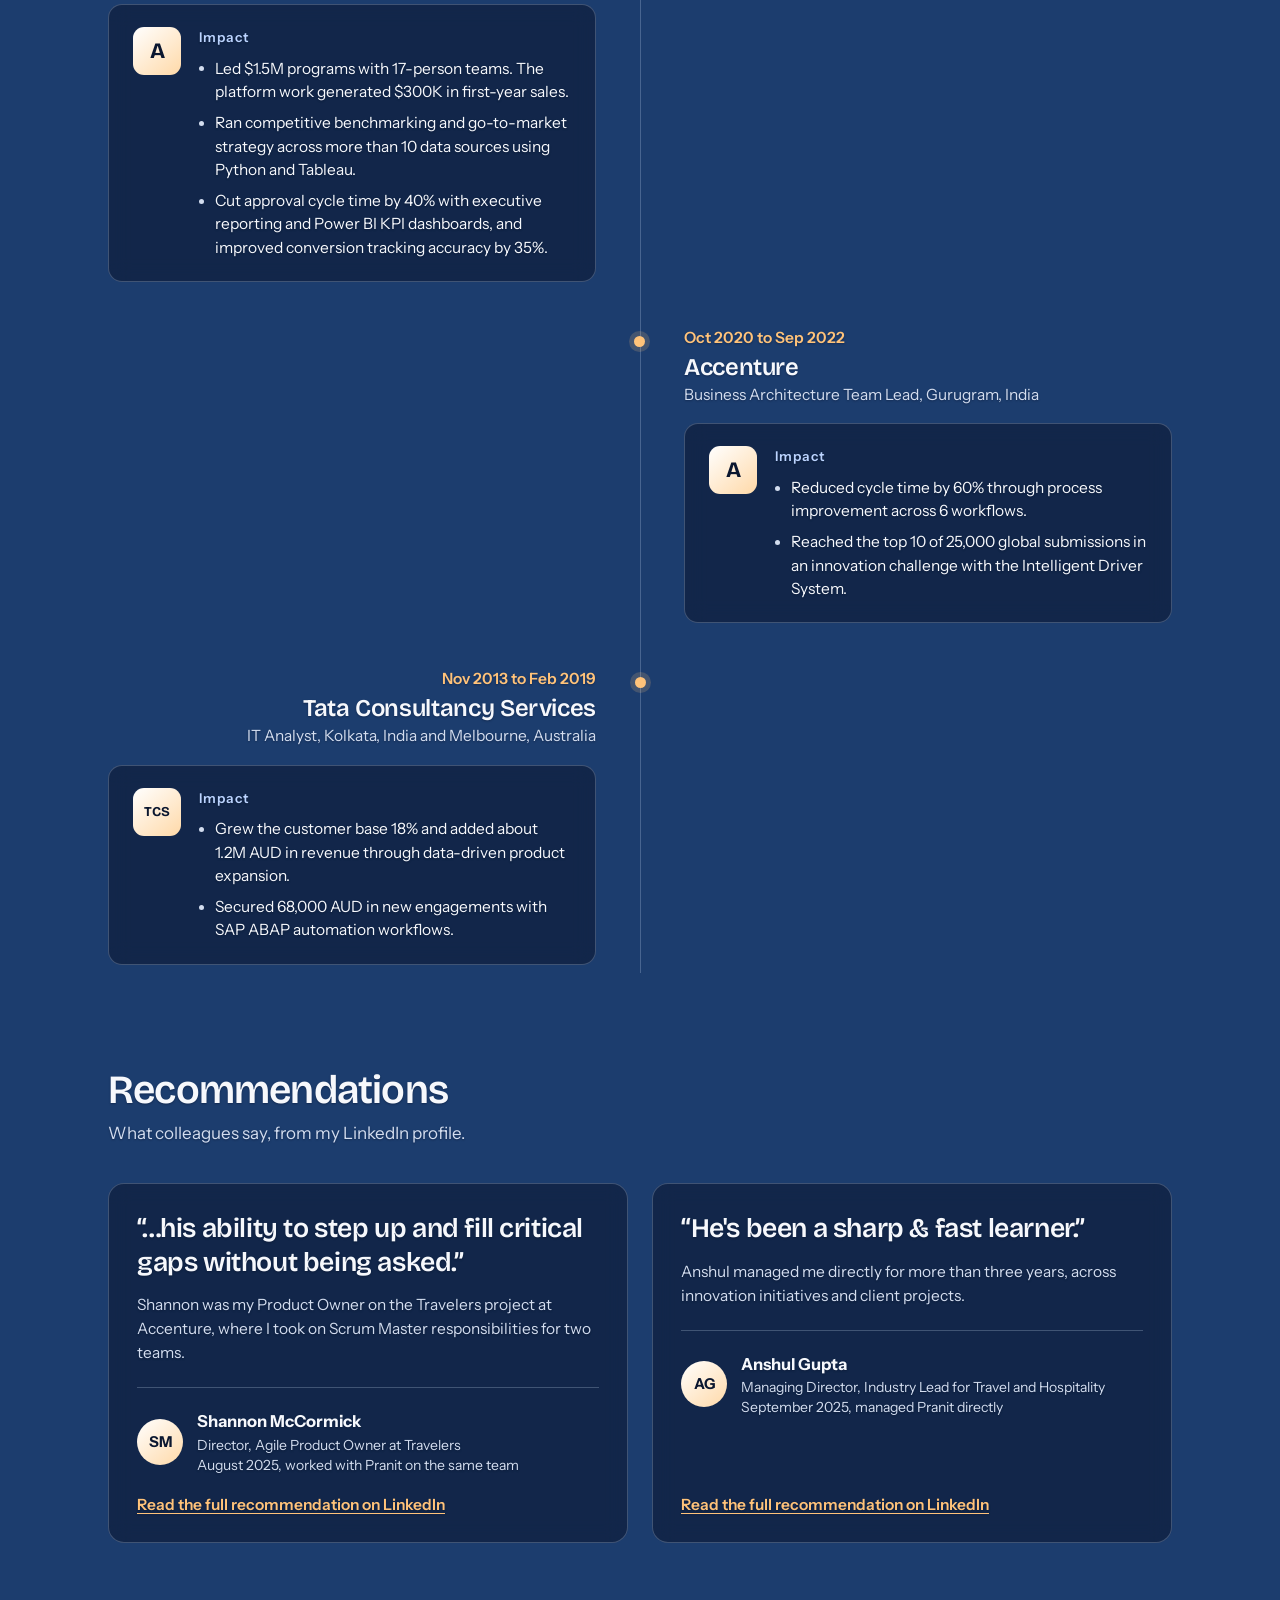
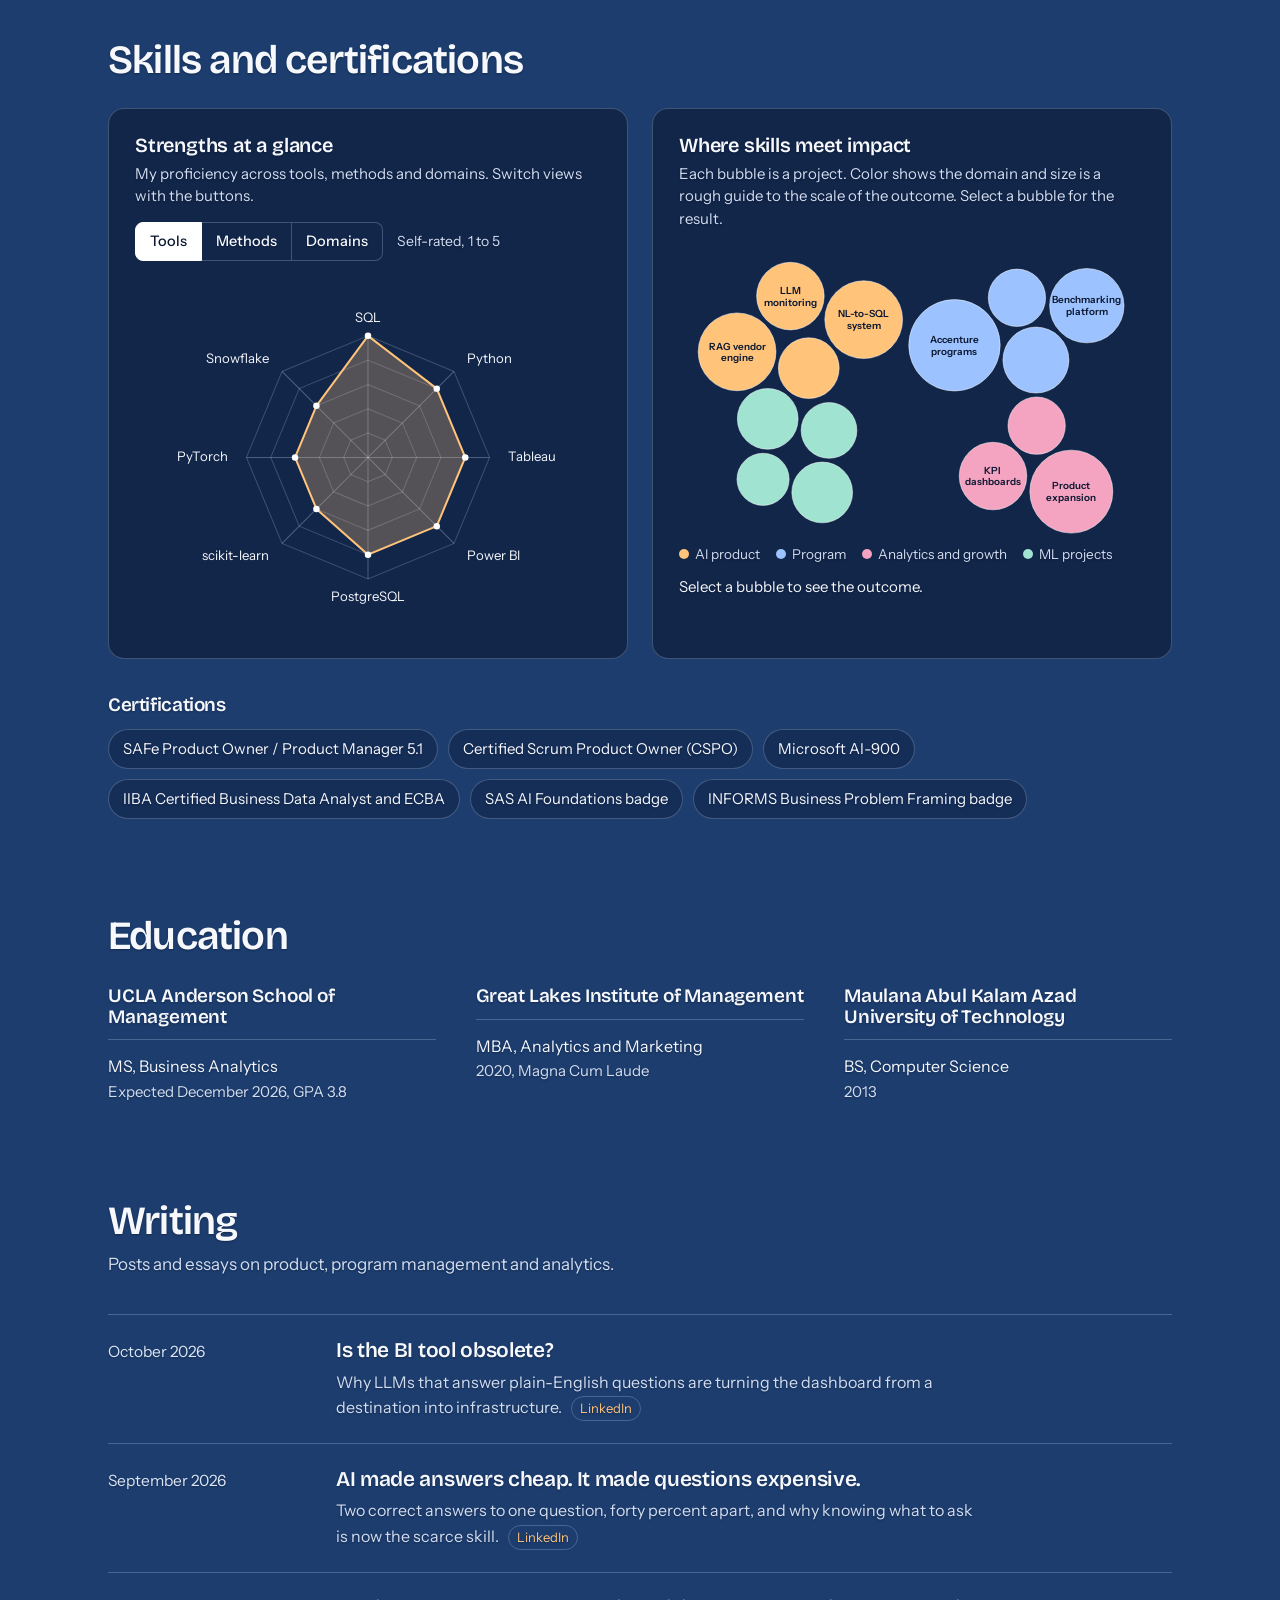
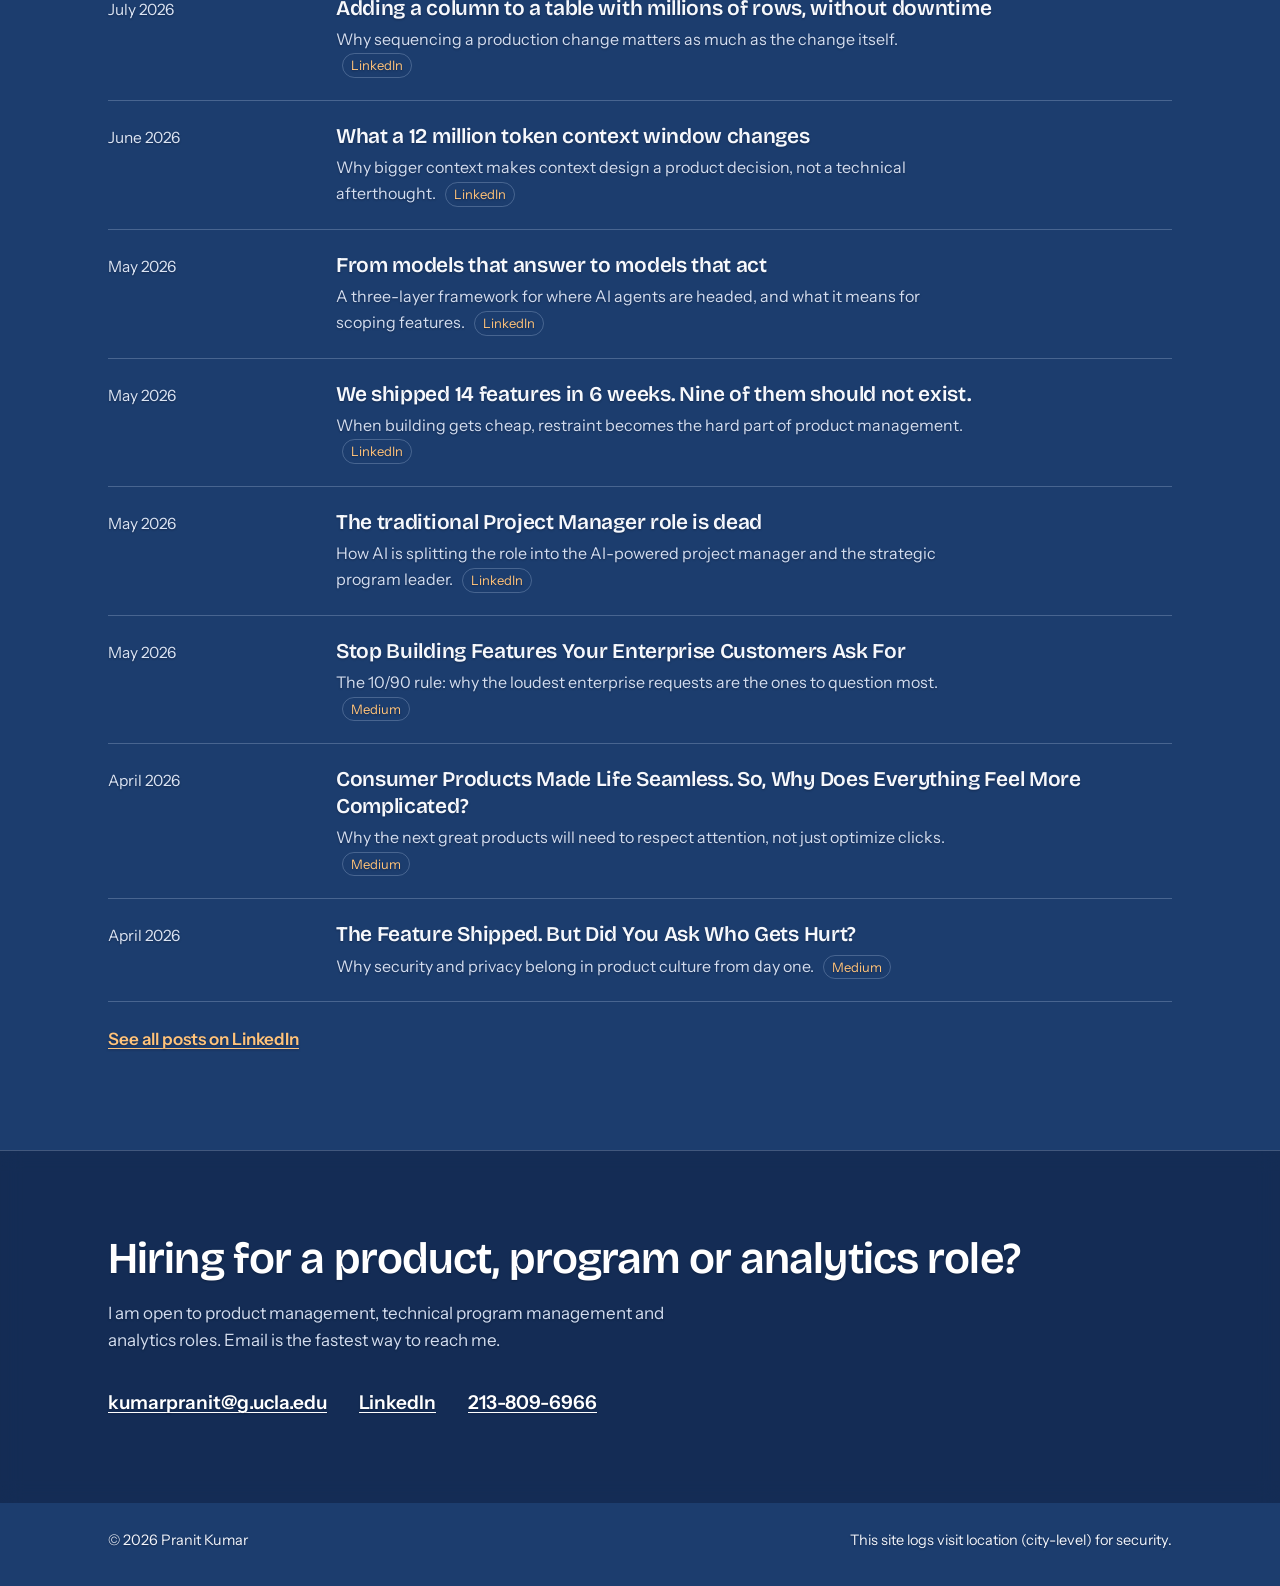
==== commit 892557cc: "Timeline experience, recommendations, skills charts, one-row contact heading - Experience: alternati" ====
--- a/index.html
+++ b/index.html
@@ -86,68 +86,125 @@
 <section class="section" id="experience">
   <div class="wrap">
     <h2>Experience</h2>
-    <p class="section-intro">Nine years, newest first.</p>
-    <div class="roles">
-      <article class="role">
-        <div class="role-when"><span>Jun 2026 to present</span><span>Los Angeles, CA</span></div>
-        <div>
-          <h3>AI Product Management Intern</h3>
-          <p class="role-org">Fyxt Inc.</p>
-          <ul>
-            <li>Built a three-LLM natural-language-to-SQL system that reaches 88% accuracy.</li>
-            <li>Shipped an LLM monitoring tool that cut incidents 30%, from 20 to 14 per week, saving about $163K a year.</li>
-            <li>Built a RAG vendor engine over 500 documents, adopted by 63 property managers covering 17,000 properties.</li>
-            <li>Launched an AI scorecard adopted by 70% of users within 3 months.</li>
-            <li>Ran A/B testing across 16 tools with a 5% phased rollout, and defined 8 features and 46 user stories across 3 personas.</li>
-          </ul>
-          <a class="more" href="work/fyxt-ai-products.html">Read the Fyxt case study</a>
-        </div>
-      </article>
-      <article class="role">
-        <div class="role-when"><span>Jan 2026 to present</span><span>Los Angeles, CA</span></div>
-        <div>
-          <h3>Graduate Research Assistant</h3>
-          <p class="role-org">University of California, Los Angeles</p>
-          <ul>
-            <li>Research on AI-driven customer perception, applying NLP, entropy scoring and AI likelihood scoring to large-scale review datasets.</li>
-            <li>Delivered structured research reports to faculty.</li>
-          </ul>
-        </div>
-      </article>
-      <article class="role">
-        <div class="role-when"><span>Oct 2022 to Sep 2025</span><span>Gurugram, India</span></div>
-        <div>
-          <h3>Business Architecture Associate Manager</h3>
-          <p class="role-org">Accenture</p>
-          <ul>
-            <li>Led $1.5M programs with 17-person teams. The platform work generated $300K in first-year sales.</li>
-            <li>Ran competitive benchmarking and go-to-market strategy across more than 10 data sources using Python and Tableau.</li>
-            <li>Cut approval cycle time by 40% with executive reporting and Power BI KPI dashboards, and improved conversion tracking accuracy by 35%.</li>
-          </ul>
-        </div>
-      </article>
-      <article class="role">
-        <div class="role-when"><span>Oct 2020 to Sep 2022</span><span>Gurugram, India</span></div>
-        <div>
-          <h3>Business Architecture Team Lead</h3>
-          <p class="role-org">Accenture</p>
-          <ul>
-            <li>Reduced cycle time by 60% through process improvement across 6 workflows.</li>
-            <li>Reached the top 10 of 25,000 global submissions in an innovation challenge with the Intelligent Driver System.</li>
-          </ul>
-        </div>
-      </article>
-      <article class="role">
-        <div class="role-when"><span>Nov 2013 to Feb 2019</span><span>Kolkata, India and Melbourne, Australia</span></div>
-        <div>
-          <h3>IT Analyst</h3>
-          <p class="role-org">Tata Consultancy Services</p>
-          <ul>
-            <li>Grew the customer base 18% and added about 1.2M AUD in revenue through data-driven product expansion.</li>
-            <li>Secured 68,000 AUD in new engagements with SAP ABAP automation workflows.</li>
-          </ul>
-        </div>
-      </article>
+    <p class="section-intro">Where I have built impact, newest first.</p>
+    <div class="timeline">
+      <article class="tl-item">
+        <div class="tl-head">
+          <p class="tl-when">Jun 2026 to present</p>
+          <h3>Fyxt Inc.</h3>
+          <p class="tl-role">AI Product Management Intern, Los Angeles, CA</p>
+        </div>
+        <div class="tl-card">
+          <span class="tl-mono" aria-hidden="true">F<img src="https://www.google.com/s2/favicons?domain=fyxt.com&amp;sz=128" alt="" width="48" height="48" loading="lazy" onerror="this.remove()"></span>
+          <div>
+            <p class="tl-label">Impact</p>
+            <ul>
+              <li>Built a three-LLM natural-language-to-SQL system that reaches 88% accuracy.</li>
+              <li>Shipped an LLM monitoring tool that cut incidents 30%, from 20 to 14 per week, saving about $163K a year.</li>
+              <li>Built a RAG vendor engine over 500 documents, adopted by 63 property managers covering 17,000 properties.</li>
+              <li>Launched an AI scorecard adopted by 70% of users within 3 months.</li>
+              <li>Ran A/B testing across 16 tools with a 5% phased rollout, and defined 8 features and 46 user stories across 3 personas.</li>
+            </ul>
+            <a class="more" href="work/fyxt-ai-products.html">Read the Fyxt case study</a>
+          </div>
+        </div>
+      </article>
+      <article class="tl-item">
+        <div class="tl-head">
+          <p class="tl-when">Jan 2026 to present</p>
+          <h3>University of California, Los Angeles</h3>
+          <p class="tl-role">Graduate Research Assistant, Los Angeles, CA</p>
+        </div>
+        <div class="tl-card">
+          <span class="tl-mono wide" aria-hidden="true">UCLA<img src="https://www.google.com/s2/favicons?domain=ucla.edu&amp;sz=128" alt="" width="48" height="48" loading="lazy" onerror="this.remove()"></span>
+          <div>
+            <p class="tl-label">Impact</p>
+            <ul>
+              <li>Research on AI-driven customer perception, applying NLP, entropy scoring and AI likelihood scoring to large-scale review datasets.</li>
+              <li>Delivered structured research reports to faculty.</li>
+            </ul>
+          </div>
+        </div>
+      </article>
+      <article class="tl-item">
+        <div class="tl-head">
+          <p class="tl-when">Oct 2022 to Sep 2025</p>
+          <h3>Accenture</h3>
+          <p class="tl-role">Business Architecture Associate Manager, Gurugram, India</p>
+        </div>
+        <div class="tl-card">
+          <span class="tl-mono" aria-hidden="true">A<img src="https://www.google.com/s2/favicons?domain=accenture.com&amp;sz=128" alt="" width="48" height="48" loading="lazy" onerror="this.remove()"></span>
+          <div>
+            <p class="tl-label">Impact</p>
+            <ul>
+              <li>Led $1.5M programs with 17-person teams. The platform work generated $300K in first-year sales.</li>
+              <li>Ran competitive benchmarking and go-to-market strategy across more than 10 data sources using Python and Tableau.</li>
+              <li>Cut approval cycle time by 40% with executive reporting and Power BI KPI dashboards, and improved conversion tracking accuracy by 35%.</li>
+            </ul>
+          </div>
+        </div>
+      </article>
+      <article class="tl-item">
+        <div class="tl-head">
+          <p class="tl-when">Oct 2020 to Sep 2022</p>
+          <h3>Accenture</h3>
+          <p class="tl-role">Business Architecture Team Lead, Gurugram, India</p>
+        </div>
+        <div class="tl-card">
+          <span class="tl-mono" aria-hidden="true">A<img src="https://www.google.com/s2/favicons?domain=accenture.com&amp;sz=128" alt="" width="48" height="48" loading="lazy" onerror="this.remove()"></span>
+          <div>
+            <p class="tl-label">Impact</p>
+            <ul>
+              <li>Reduced cycle time by 60% through process improvement across 6 workflows.</li>
+              <li>Reached the top 10 of 25,000 global submissions in an innovation challenge with the Intelligent Driver System.</li>
+            </ul>
+          </div>
+        </div>
+      </article>
+      <article class="tl-item">
+        <div class="tl-head">
+          <p class="tl-when">Nov 2013 to Feb 2019</p>
+          <h3>Tata Consultancy Services</h3>
+          <p class="tl-role">IT Analyst, Kolkata, India and Melbourne, Australia</p>
+        </div>
+        <div class="tl-card">
+          <span class="tl-mono wide" aria-hidden="true">TCS<img src="https://www.google.com/s2/favicons?domain=tcs.com&amp;sz=128" alt="" width="48" height="48" loading="lazy" onerror="this.remove()"></span>
+          <div>
+            <p class="tl-label">Impact</p>
+            <ul>
+              <li>Grew the customer base 18% and added about 1.2M AUD in revenue through data-driven product expansion.</li>
+              <li>Secured 68,000 AUD in new engagements with SAP ABAP automation workflows.</li>
+            </ul>
+          </div>
+        </div>
+      </article>
+    </div>
+  </div>
+</section>
+
+<section class="section" id="recommendations">
+  <div class="wrap">
+    <h2>Recommendations</h2>
+    <p class="section-intro">What colleagues say, from my LinkedIn profile.</p>
+    <div class="recs">
+      <figure class="rec">
+        <blockquote>&ldquo;&hellip;his ability to step up and fill critical gaps without being asked.&rdquo;</blockquote>
+        <p class="rec-context">Shannon was my Product Owner on the Travelers project at Accenture, where I took on Scrum Master responsibilities for two teams.</p>
+        <figcaption>
+          <span class="rec-avatar" aria-hidden="true">SM</span>
+          <span><b>Shannon McCormick</b><span>Director, Agile Product Owner at Travelers</span><span>August 2025, worked with Pranit on the same team</span></span>
+        </figcaption>
+        <a class="rec-link" href="https://www.linkedin.com/in/kumarpranit/details/recommendations/" target="_blank" rel="noopener">Read the full recommendation on LinkedIn</a>
+      </figure>
+      <figure class="rec">
+        <blockquote>&ldquo;He's been a sharp &amp; fast learner.&rdquo;</blockquote>
+        <p class="rec-context">Anshul managed me directly for more than three years, across innovation initiatives and client projects.</p>
+        <figcaption>
+          <span class="rec-avatar" aria-hidden="true">AG</span>
+          <span><b>Anshul Gupta</b><span>Managing Director, Industry Lead for Travel and Hospitality</span><span>September 2025, managed Pranit directly</span></span>
+        </figcaption>
+        <a class="rec-link" href="https://www.linkedin.com/in/kumarpranit/details/recommendations/" target="_blank" rel="noopener">Read the full recommendation on LinkedIn</a>
+      </figure>
     </div>
   </div>
 </section>
@@ -155,27 +212,34 @@
 <section class="section" id="skills">
   <div class="wrap">
     <h2>Skills and certifications</h2>
-    <div class="cols">
-      <div>
-        <h3>Product and program</h3>
-        <p>Roadmapping, OKRs, RICE and MoSCoW prioritization, PRDs, product strategy, stakeholder management, A/B testing.</p>
-      </div>
-      <div>
-        <h3>Data and technology</h3>
-        <p>Python, SQL, PostgreSQL, Tableau, Power BI, PyTorch, scikit-learn, Snowflake, Databricks, REST APIs, Figma, JIRA and Confluence.</p>
-      </div>
-      <div>
-        <h3>Certifications</h3>
-        <ul>
-          <li>SAFe Product Owner / Product Manager 5.1</li>
-          <li>Certified Scrum Product Owner (CSPO)</li>
-          <li>Microsoft AI-900</li>
-          <li>IIBA Certified Business Data Analyst and ECBA</li>
-          <li>SAS AI Foundations badge</li>
-          <li>INFORMS Business Problem Framing badge</li>
-        </ul>
-      </div>
-    </div>
+    <div class="viz-grid">
+      <div class="viz-card">
+        <h3>Strengths at a glance</h3>
+        <p class="viz-note">My proficiency across tools, methods and domains. Switch views with the buttons.</p>
+        <div class="viz-tabs" role="group" aria-label="Choose a view">
+          <button type="button" data-radar="tools" aria-pressed="true">Tools</button>
+          <button type="button" data-radar="methods" aria-pressed="false">Methods</button>
+          <button type="button" data-radar="domains" aria-pressed="false">Domains</button>
+          <span>Self-rated, 1 to 5</span>
+        </div>
+        <div id="radar" class="viz-stage" role="img" aria-label="Radar chart of proficiency"></div>
+      </div>
+      <div class="viz-card">
+        <h3>Where skills meet impact</h3>
+        <p class="viz-note">Each bubble is a project. Color shows the domain and size is a rough guide to the scale of the outcome. Select a bubble for the result.</p>
+        <div id="bubbles" class="viz-stage"></div>
+        <p id="bubble-detail" class="viz-detail" aria-live="polite">Select a bubble to see the outcome.</p>
+      </div>
+    </div>
+    <h3 class="cert-title">Certifications</h3>
+    <ul class="certs">
+      <li>SAFe Product Owner / Product Manager 5.1</li>
+      <li>Certified Scrum Product Owner (CSPO)</li>
+      <li>Microsoft AI-900</li>
+      <li>IIBA Certified Business Data Analyst and ECBA</li>
+      <li>SAS AI Foundations badge</li>
+      <li>INFORMS Business Problem Framing badge</li>
+    </ul>
   </div>
 </section>
 
--- a/css/site.css
+++ b/css/site.css
@@ -385,3 +385,89 @@
   border-top:1.5px solid rgba(255,244,226,.95);
   box-shadow:0 -4px 22px rgba(255,190,120,.6), 0 -26px 80px rgba(255,160,90,.28)}
 :root{ --contact-bg:rgba(10,20,46,.38) }
+
+/* Contact heading on one row on wide screens */
+.contact h2{max-width:none; font-size:clamp(28px,3.5vw,44px)}
+@media (min-width:1100px){ .contact h2{white-space:nowrap} }
+
+/* ---------------- Experience: alternating timeline ---------------- */
+.timeline{position:relative; margin-top:12px; padding:8px 0}
+.timeline::before{content:""; position:absolute; left:50%; top:0; bottom:0; width:1px; background:var(--line)}
+.tl-item{position:relative; width:calc(50% - 44px); margin-bottom:44px}
+.tl-item:last-child{margin-bottom:0}
+.tl-item:nth-child(odd){margin-right:auto}
+.tl-item:nth-child(even){margin-left:auto}
+.tl-item::before{content:""; position:absolute; top:10px; width:11px; height:11px; border-radius:50%; background:var(--green); box-shadow:0 0 0 5px rgba(255,195,122,.18)}
+.tl-item:nth-child(odd)::before{right:-50px}
+.tl-item:nth-child(even)::before{left:-50px}
+.tl-item:nth-child(odd) .tl-head{text-align:right}
+.tl-when{color:var(--green); font-weight:600; font-size:15.5px}
+.tl-head h3{font-size:24px; letter-spacing:-.015em; margin-top:4px}
+.tl-role{color:var(--soft); margin-top:2px; font-size:15.5px}
+.tl-card{display:grid; grid-template-columns:48px minmax(0,1fr); gap:18px; margin-top:16px; padding:22px 24px; border-radius:14px;
+  background:var(--wash); border:1px solid var(--wash-line); backdrop-filter:blur(10px); -webkit-backdrop-filter:blur(10px)}
+.tl-mono{display:grid; place-items:center; width:48px; height:48px; border-radius:11px; font-family:var(--display); font-weight:700; font-size:22px; color:#0b1730;
+  background:linear-gradient(140deg,#ffffff,#ffd9a8); text-shadow:none}
+.tl-mono.wide{font-size:13.5px; letter-spacing:.02em}
+.tl-label{font-size:13.5px; font-weight:600; letter-spacing:.08em; color:#bcd4ff}
+.tl-card ul{margin-top:8px; display:grid; gap:8px}
+.tl-card li{position:relative; padding-left:16px; font-size:15.5px; line-height:1.5}
+.tl-card li::before{content:""; position:absolute; left:0; top:.62em; width:5px; height:5px; border-radius:50%; background:var(--soft)}
+.tl-card .more{display:inline-block; margin-top:12px; font-weight:600; font-size:15.5px}
+@media (max-width:820px){
+  .timeline::before{left:5px}
+  .tl-item, .tl-item:nth-child(odd), .tl-item:nth-child(even){width:auto; margin-left:30px; margin-right:0; margin-bottom:34px}
+  .tl-item:nth-child(odd)::before, .tl-item:nth-child(even)::before{left:-30px; right:auto}
+  .tl-item:nth-child(odd) .tl-head{text-align:left}
+  .tl-card{grid-template-columns:40px minmax(0,1fr); gap:14px; padding:18px}
+  .tl-mono{width:40px; height:40px; font-size:19px}
+  .tl-mono.wide{font-size:11.5px}
+}
+
+/* ---------------- Skills: radar and bubble charts ---------------- */
+.viz-grid{display:grid; grid-template-columns:repeat(2,minmax(0,1fr)); gap:24px; margin-top:26px}
+.viz-card{padding:26px 26px 22px; border-radius:16px; background:var(--wash); border:1px solid var(--wash-line); backdrop-filter:blur(10px); -webkit-backdrop-filter:blur(10px); min-width:0}
+.viz-card h3{font-size:20px; letter-spacing:-.01em}
+.viz-note{margin-top:6px; color:var(--soft); font-size:15px; line-height:1.5}
+.viz-tabs{display:flex; flex-wrap:wrap; align-items:center; gap:0; margin-top:14px}
+.viz-tabs button{font:inherit; font-size:14.5px; font-weight:500; color:var(--ink); background:transparent; border:1px solid var(--line); padding:7px 14px; cursor:pointer; text-shadow:inherit}
+.viz-tabs button + button{border-left:0}
+.viz-tabs button:first-child{border-radius:8px 0 0 8px}
+.viz-tabs button:nth-of-type(3){border-radius:0 8px 8px 0}
+.viz-tabs button[aria-pressed="true"]{background:#fff; color:#0b1730; border-color:#fff; text-shadow:none}
+.viz-tabs span{margin-left:14px; color:var(--soft); font-size:14px}
+.viz-stage{margin-top:10px}
+.viz-stage svg{display:block; width:100%; height:auto; overflow:visible}
+.viz-stage text{fill:var(--ink); font-family:var(--body); text-shadow:none}
+.radar-ring{fill:none; stroke:rgba(214,228,255,.22)}
+.radar-axis{stroke:rgba(214,228,255,.3)}
+.radar-shape{fill:rgba(255,195,122,.28); stroke:#ffc37a; stroke-width:2; stroke-linejoin:round}
+.radar-dot{fill:#fff}
+.bubble{cursor:pointer; stroke:rgba(255,255,255,.55); stroke-width:1; transition:stroke-width .15s ease}
+.bubble:hover, .bubble:focus, .bubble.is-on{stroke:#fff; stroke-width:3; outline:none}
+.bubble-label{font-size:11px; font-weight:600; fill:#0b1730 !important; pointer-events:none}
+.viz-legend{display:flex; flex-wrap:wrap; gap:8px 16px; margin-top:8px; font-size:13.5px; color:var(--soft)}
+.viz-legend i{display:inline-block; width:10px; height:10px; border-radius:50%; margin-right:6px}
+.viz-detail{margin-top:10px; min-height:3em; font-size:15px; line-height:1.5}
+.viz-detail b{color:var(--green)}
+.cert-title{margin-top:36px; font-size:19px}
+.certs{display:flex; flex-wrap:wrap; gap:10px; margin-top:14px}
+.certs li{padding:7px 14px; border:1px solid var(--line); border-radius:999px; font-size:15px; background:rgba(8,16,38,.3)}
+@media (max-width:900px){ .viz-grid{grid-template-columns:1fr} .viz-card{padding:20px 18px} .viz-tabs span{margin:8px 0 0; width:100%} }
+
+/* ---------------- Recommendations ---------------- */
+.recs{display:grid; grid-template-columns:repeat(2,minmax(0,1fr)); gap:24px}
+.rec{display:flex; flex-direction:column; padding:28px 28px 24px; border-radius:16px; background:var(--wash); border:1px solid var(--wash-line); backdrop-filter:blur(10px); -webkit-backdrop-filter:blur(10px)}
+.rec blockquote{margin:0; font-family:var(--display); font-size:clamp(21px,2.1vw,27px); font-weight:600; line-height:1.25; letter-spacing:-.015em}
+.rec-context{margin-top:14px; color:var(--soft); font-size:15.5px; line-height:1.55}
+.rec figcaption{display:grid; grid-template-columns:46px minmax(0,1fr); gap:14px; align-items:center; margin-top:22px; padding-top:20px; border-top:1px solid var(--wash-line)}
+.rec-avatar{display:grid; place-items:center; width:46px; height:46px; border-radius:50%; font-weight:700; font-size:15px; color:#0b1730; background:linear-gradient(140deg,#ffffff,#ffd9a8); text-shadow:none}
+.rec figcaption b{display:block; font-size:16.5px}
+.rec figcaption span span{display:block; color:var(--soft); font-size:14px; line-height:1.45}
+.rec-link{margin-top:18px; font-weight:600; font-size:15.5px; align-self:flex-start}
+.rec .rec-link{margin-top:auto; padding-top:18px}
+@media (max-width:820px){ .recs{grid-template-columns:1fr} .rec{padding:22px 20px} }
+
+/* Company logo in the timeline tile; the initials stay underneath as a fallback */
+.tl-mono{position:relative; overflow:hidden}
+.tl-mono img{position:absolute; inset:0; width:100%; height:100%; object-fit:contain; padding:7px; background:#fff; border-radius:inherit}
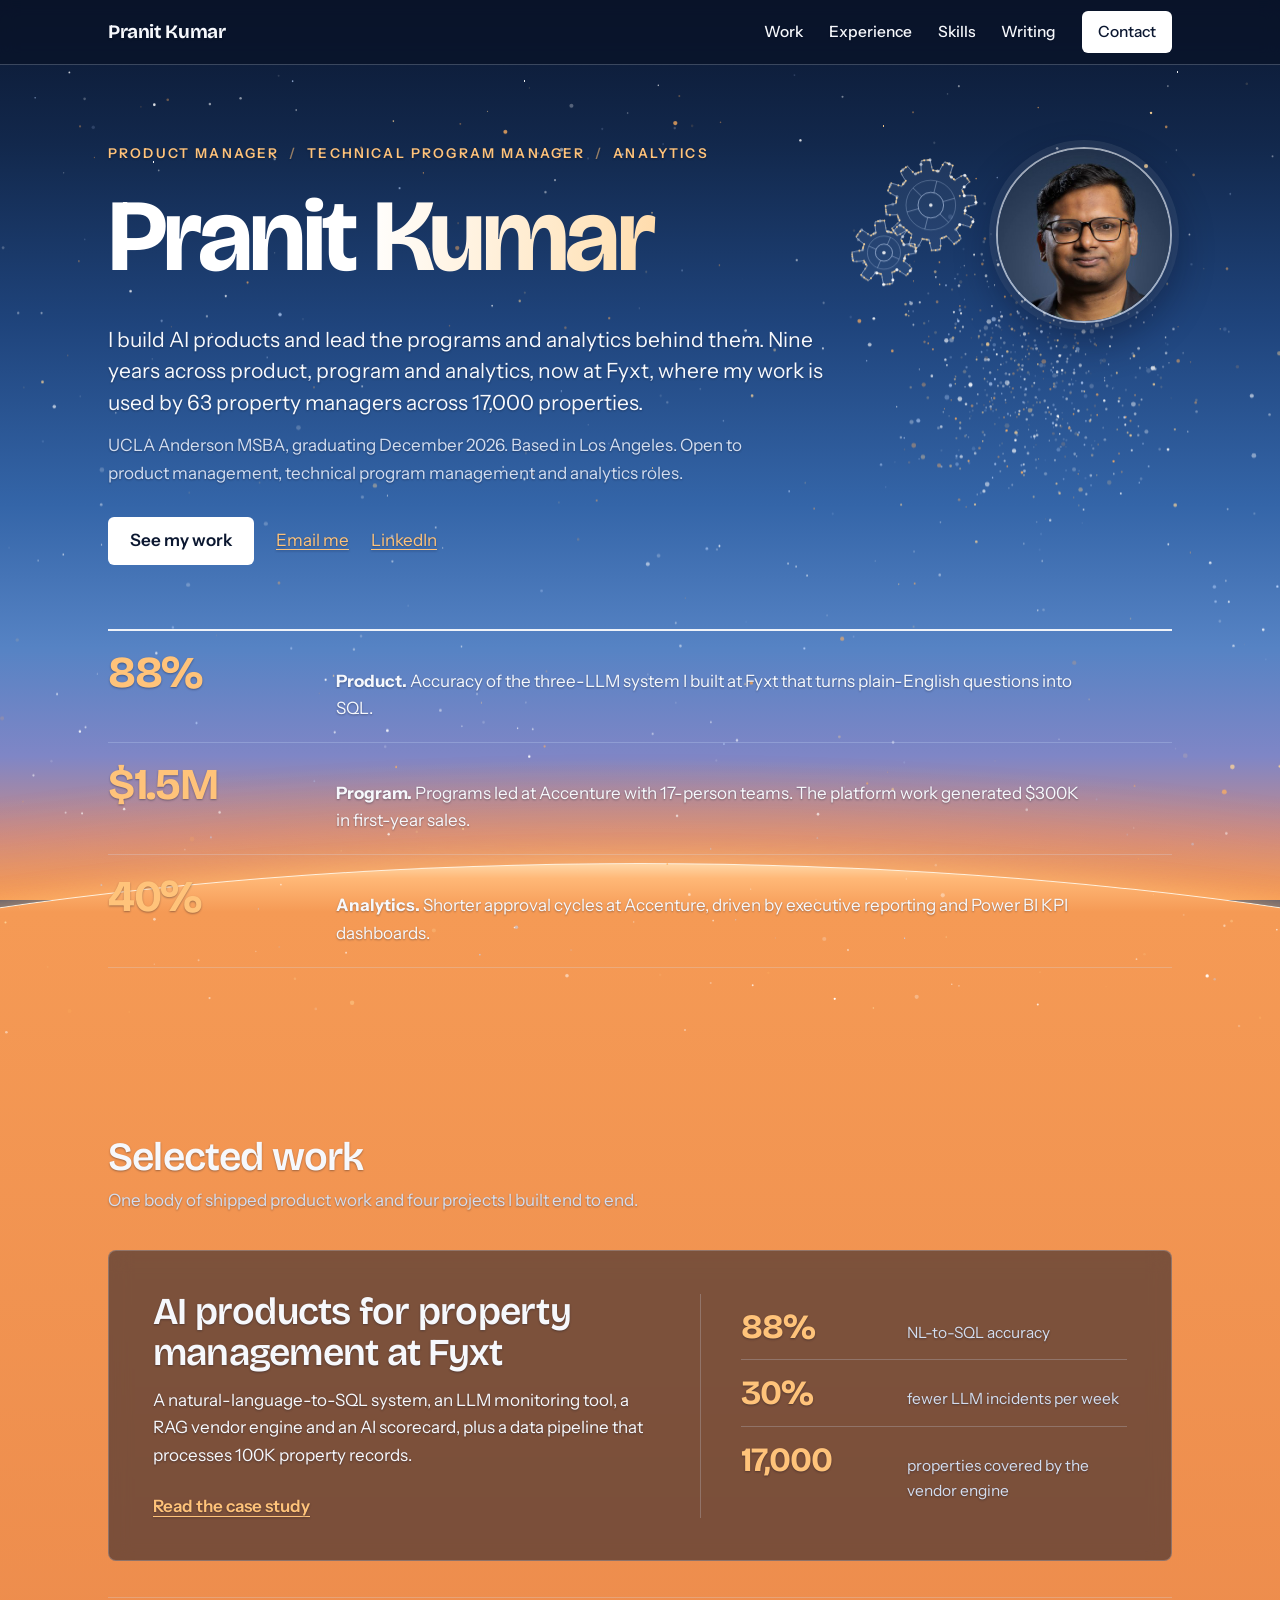
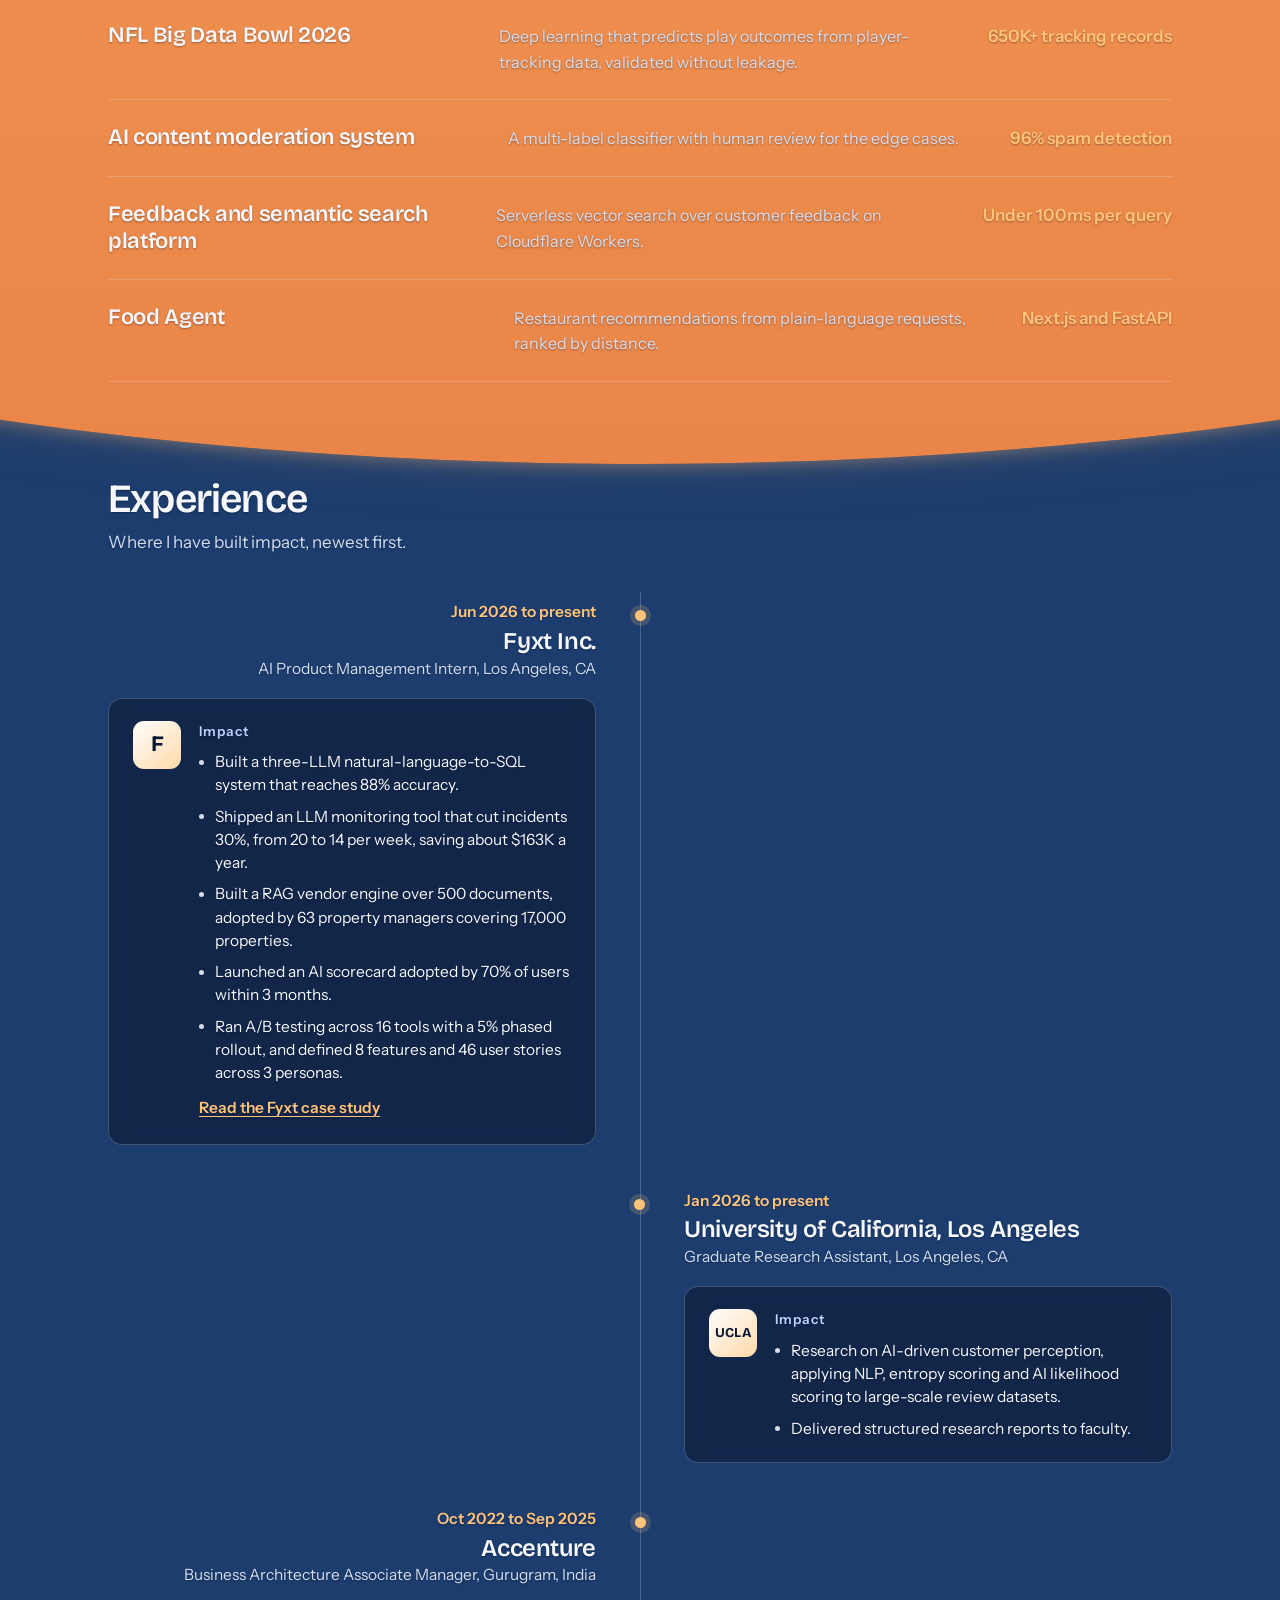
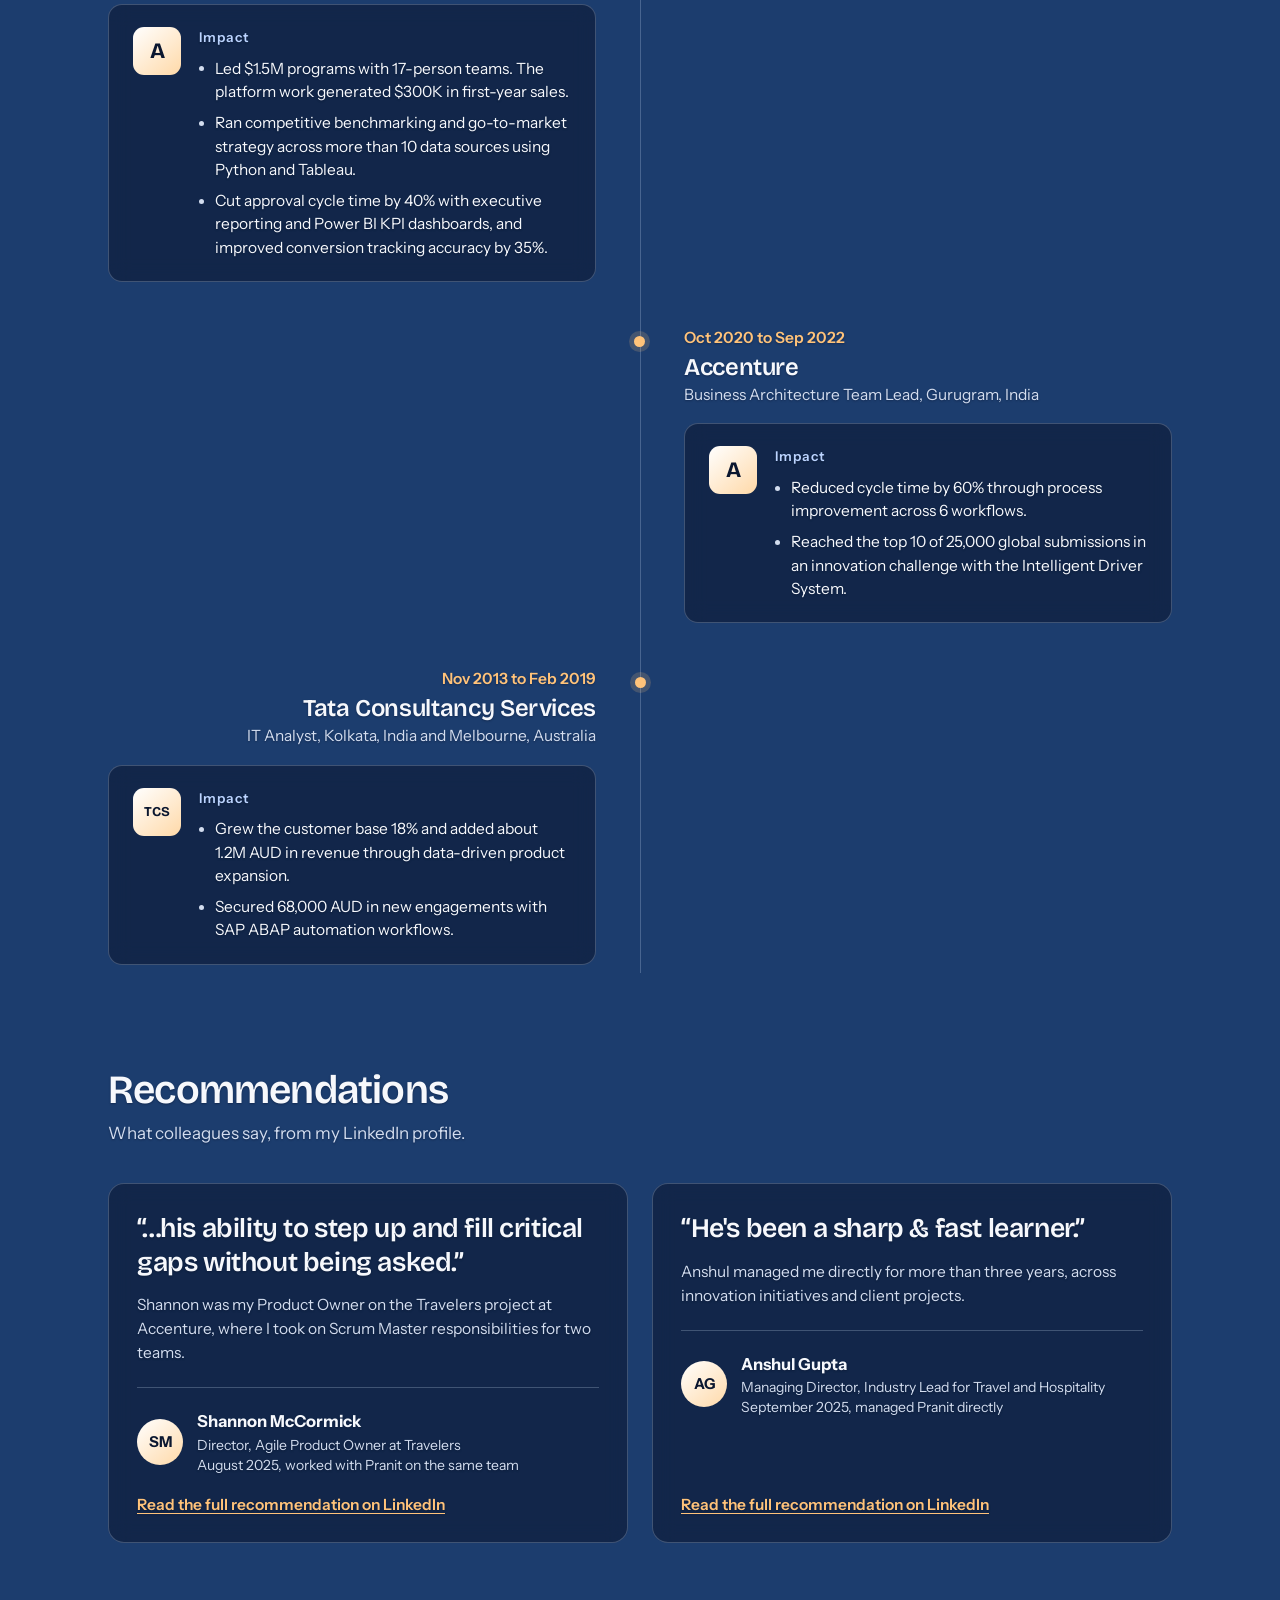
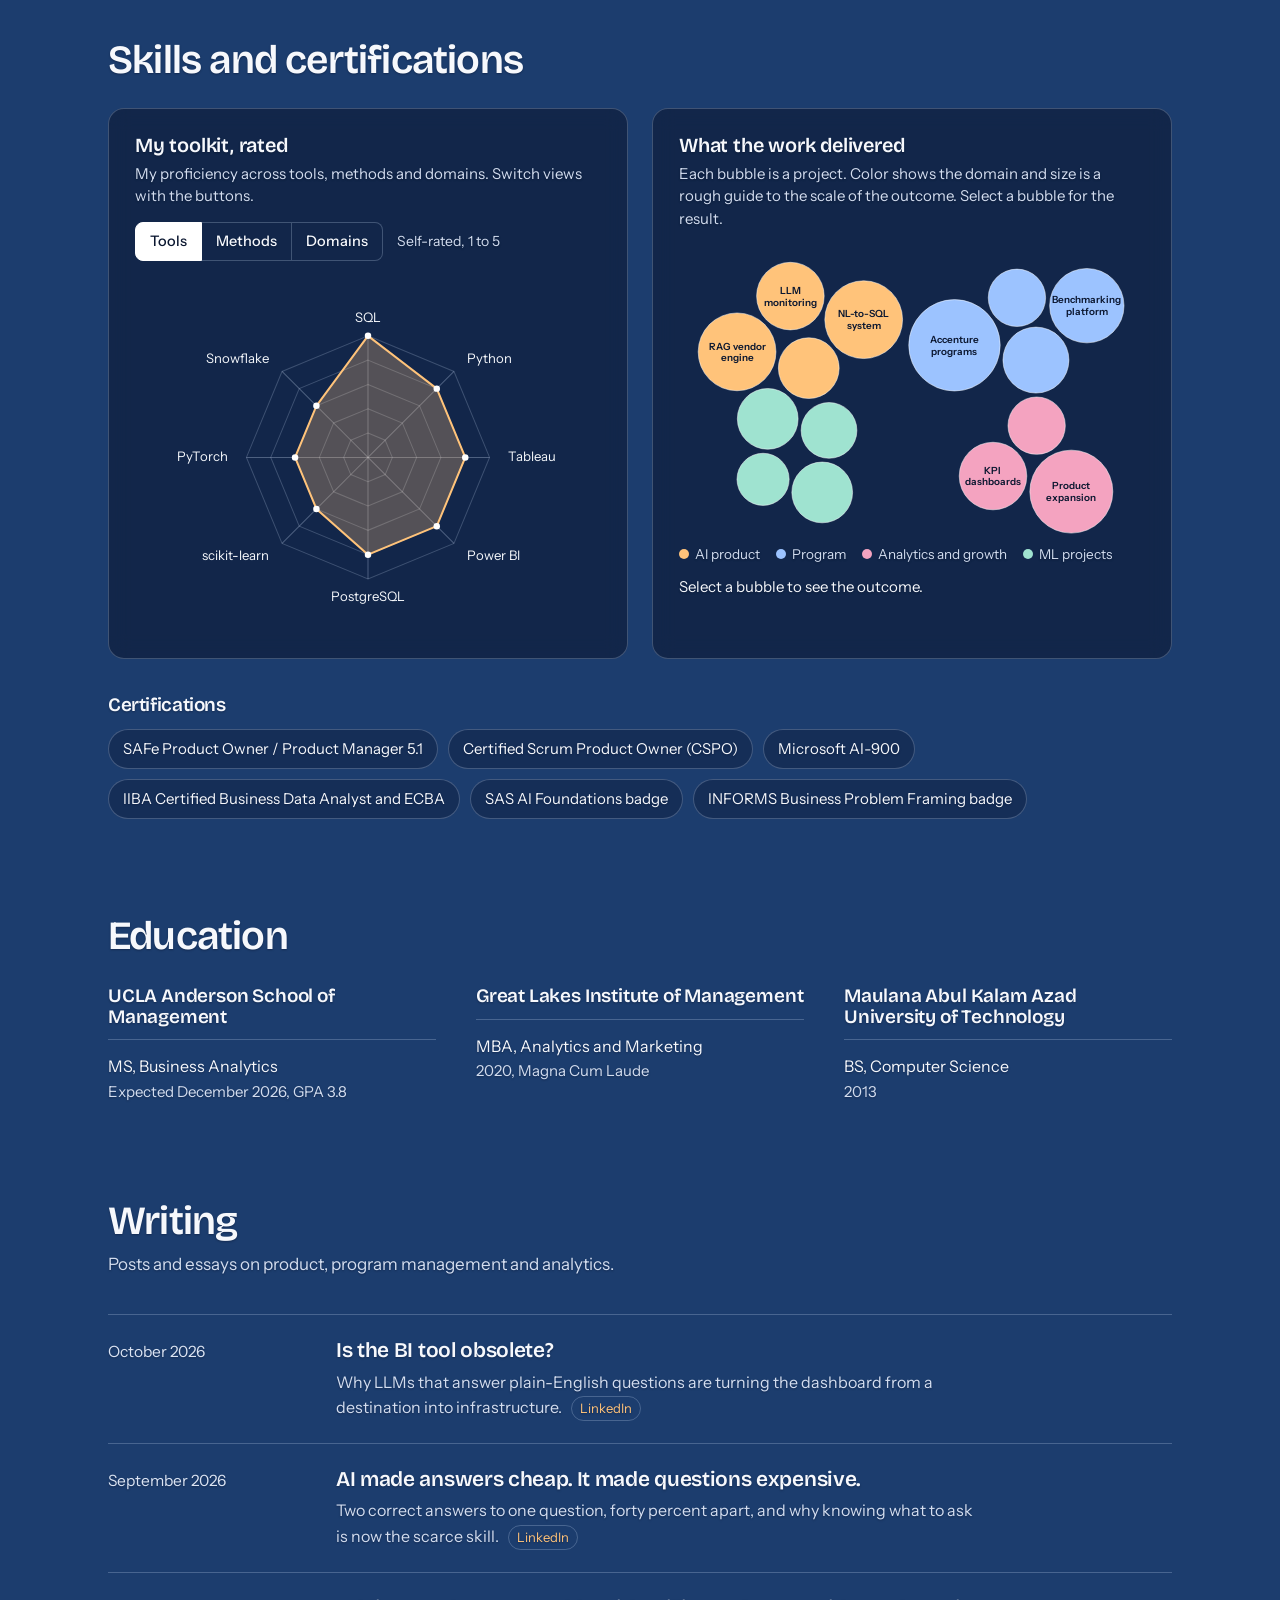
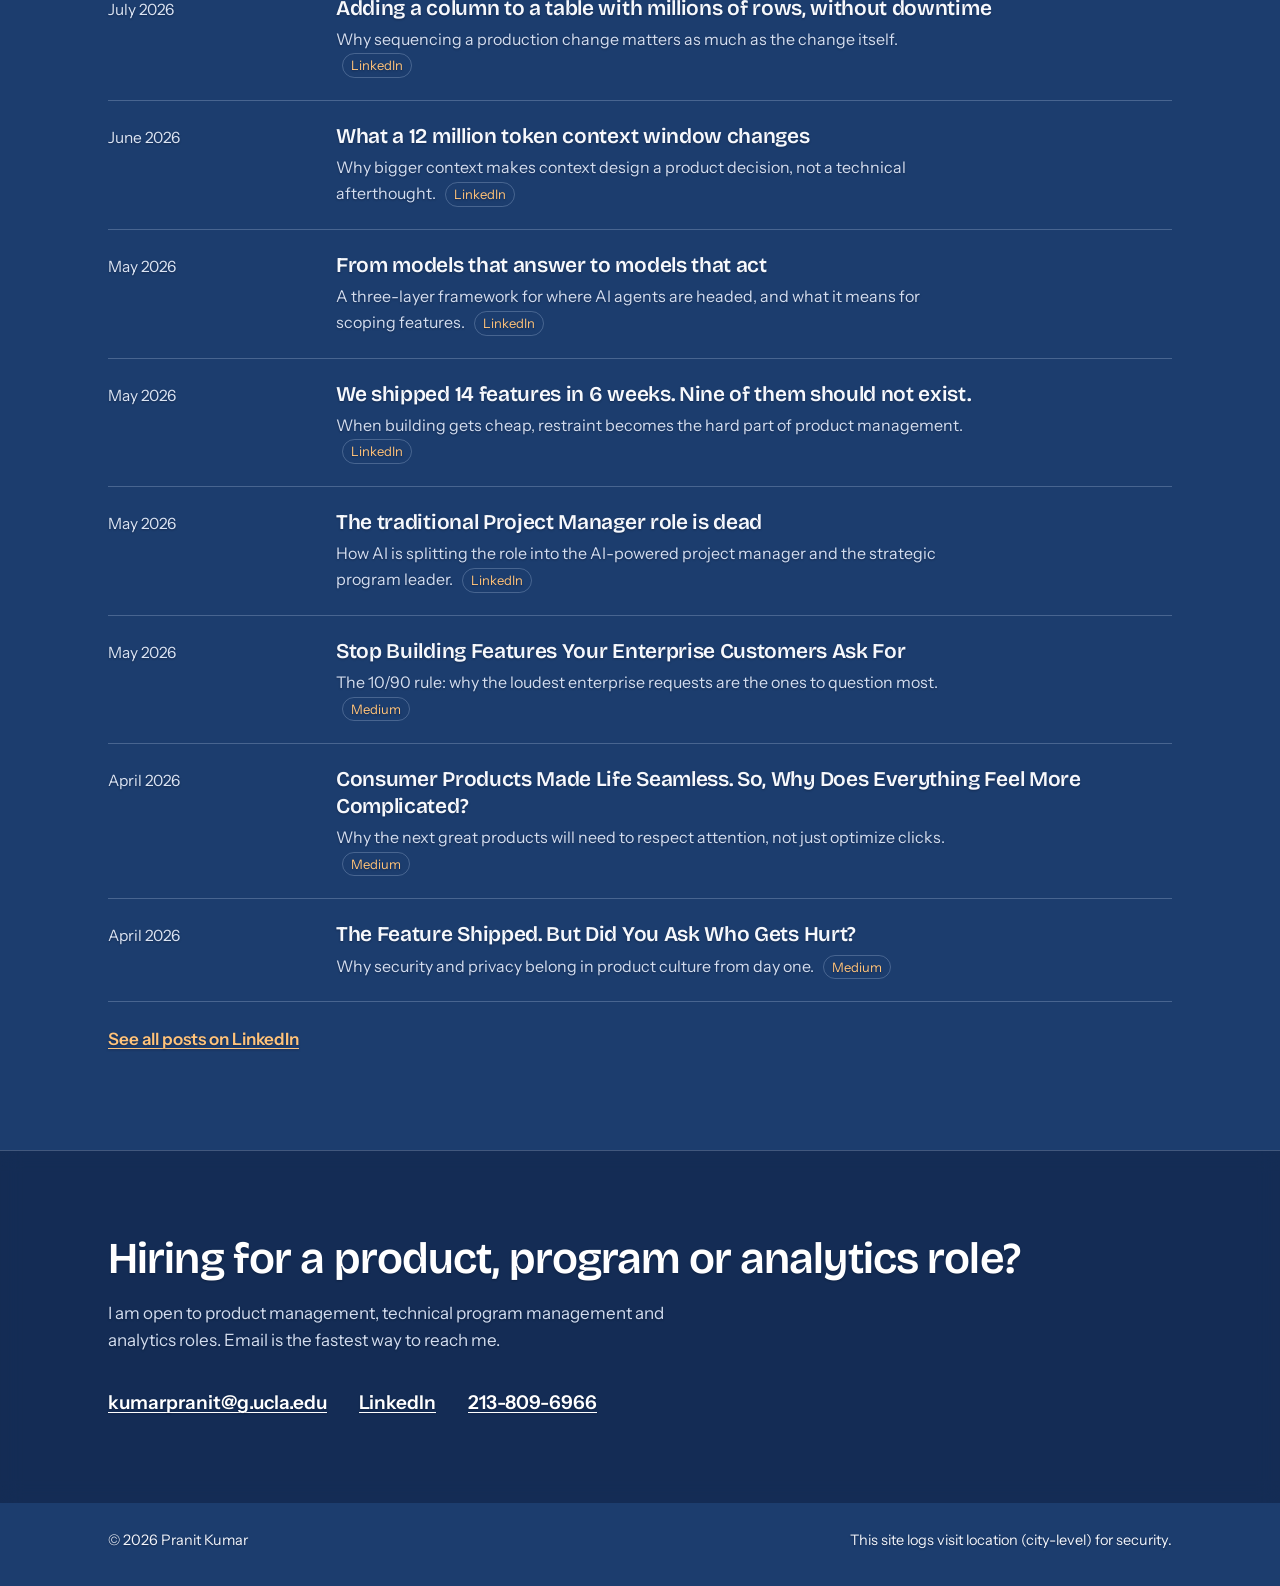
==== commit 5196769f: "Rename the two skills chart headings Co-Authored-By: Claude Fable 5.2 <noreply@anthropic.com> Claude" ====
--- a/index.html
+++ b/index.html
@@ -214,7 +214,7 @@
     <h2>Skills and certifications</h2>
     <div class="viz-grid">
       <div class="viz-card">
-        <h3>Strengths at a glance</h3>
+        <h3>My toolkit, rated</h3>
         <p class="viz-note">My proficiency across tools, methods and domains. Switch views with the buttons.</p>
         <div class="viz-tabs" role="group" aria-label="Choose a view">
           <button type="button" data-radar="tools" aria-pressed="true">Tools</button>
@@ -225,7 +225,7 @@
         <div id="radar" class="viz-stage" role="img" aria-label="Radar chart of proficiency"></div>
       </div>
       <div class="viz-card">
-        <h3>Where skills meet impact</h3>
+        <h3>What the work delivered</h3>
         <p class="viz-note">Each bubble is a project. Color shows the domain and size is a rough guide to the scale of the outcome. Select a bubble for the result.</p>
         <div id="bubbles" class="viz-stage"></div>
         <p id="bubble-detail" class="viz-detail" aria-live="polite">Select a bubble to see the outcome.</p>
